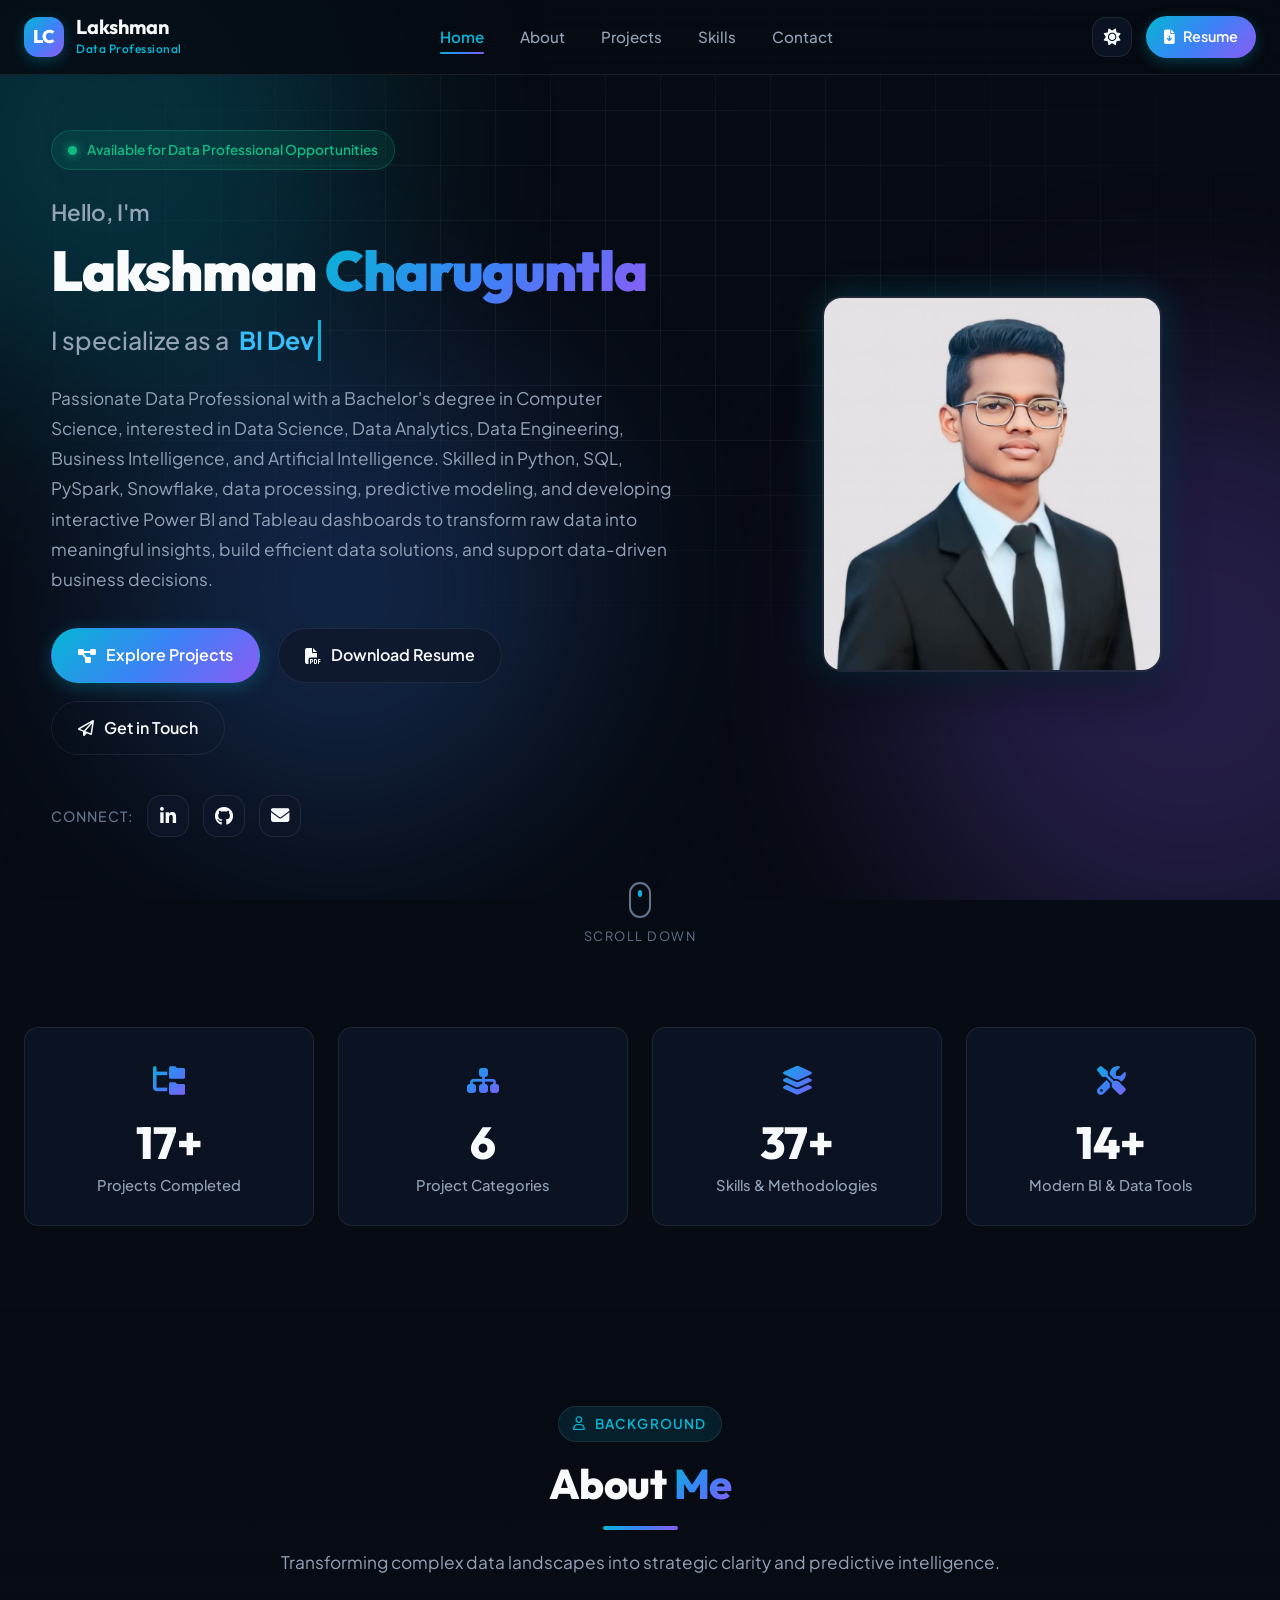
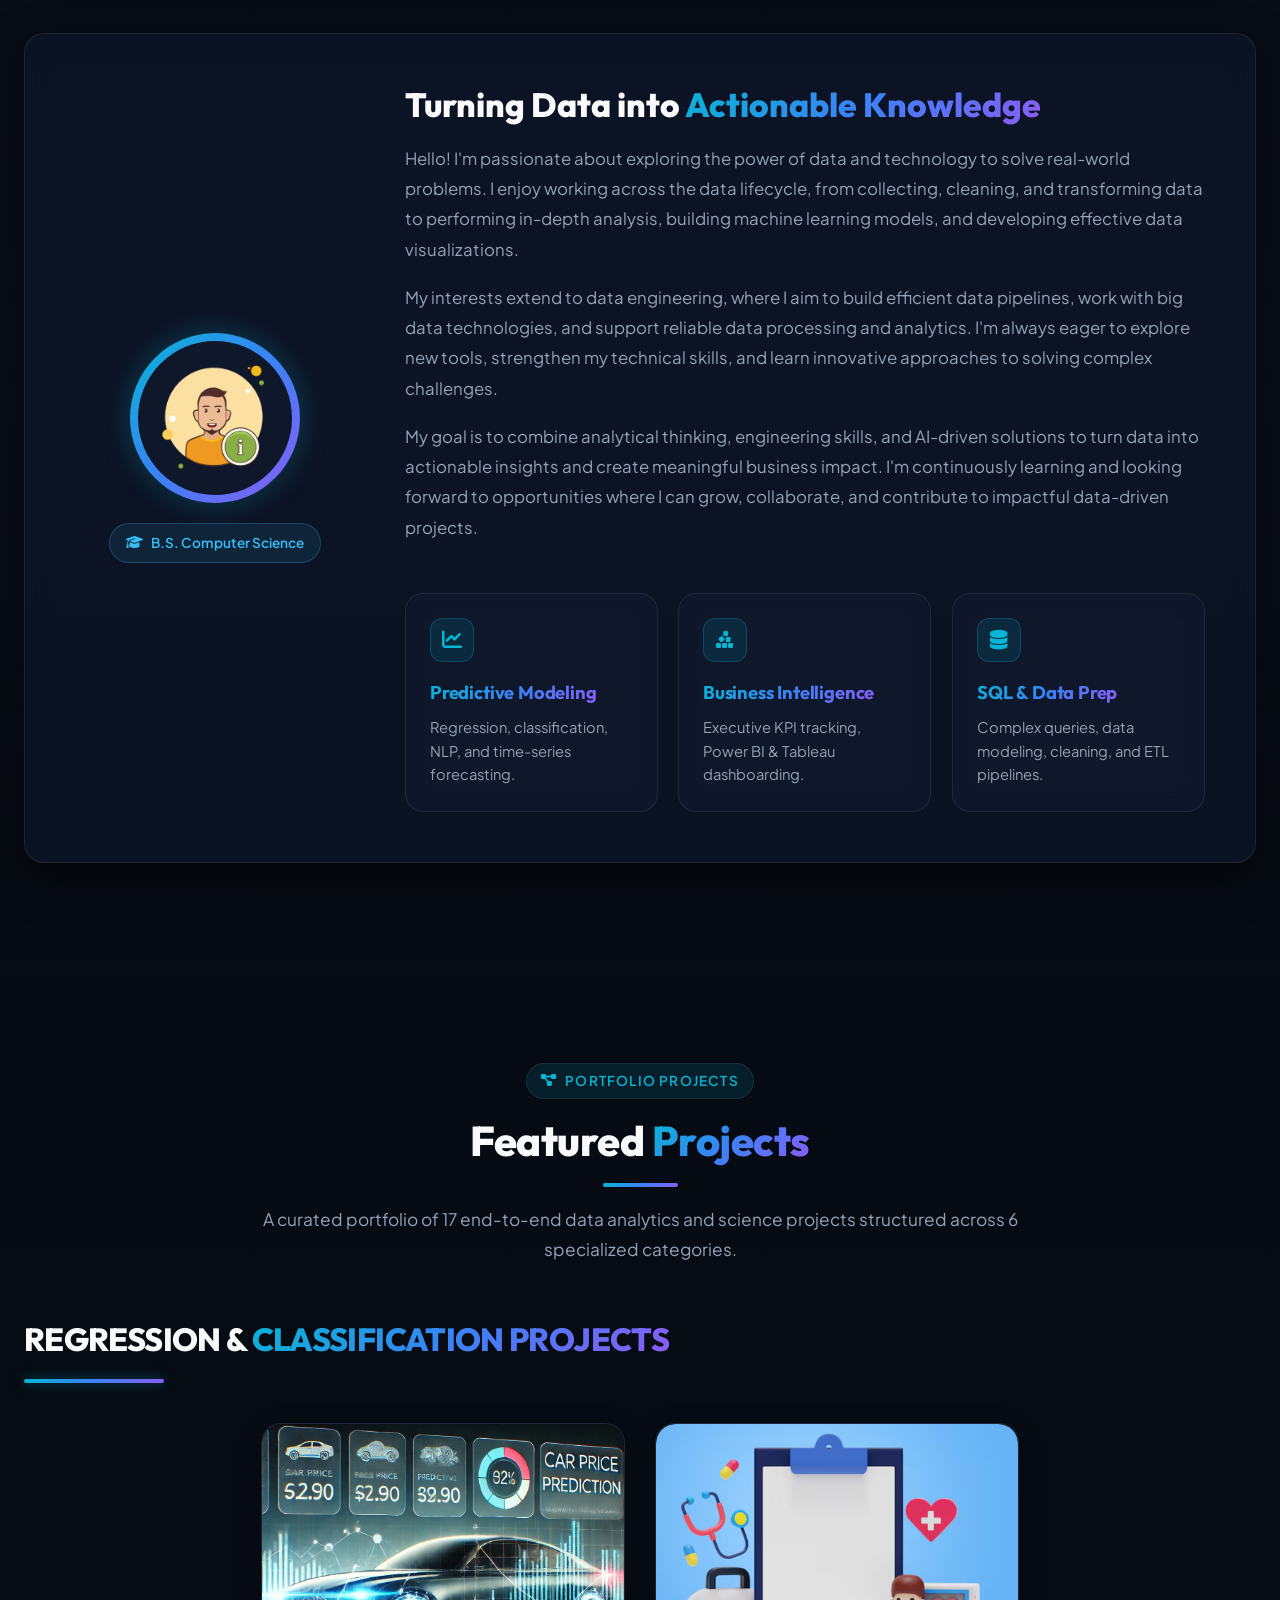
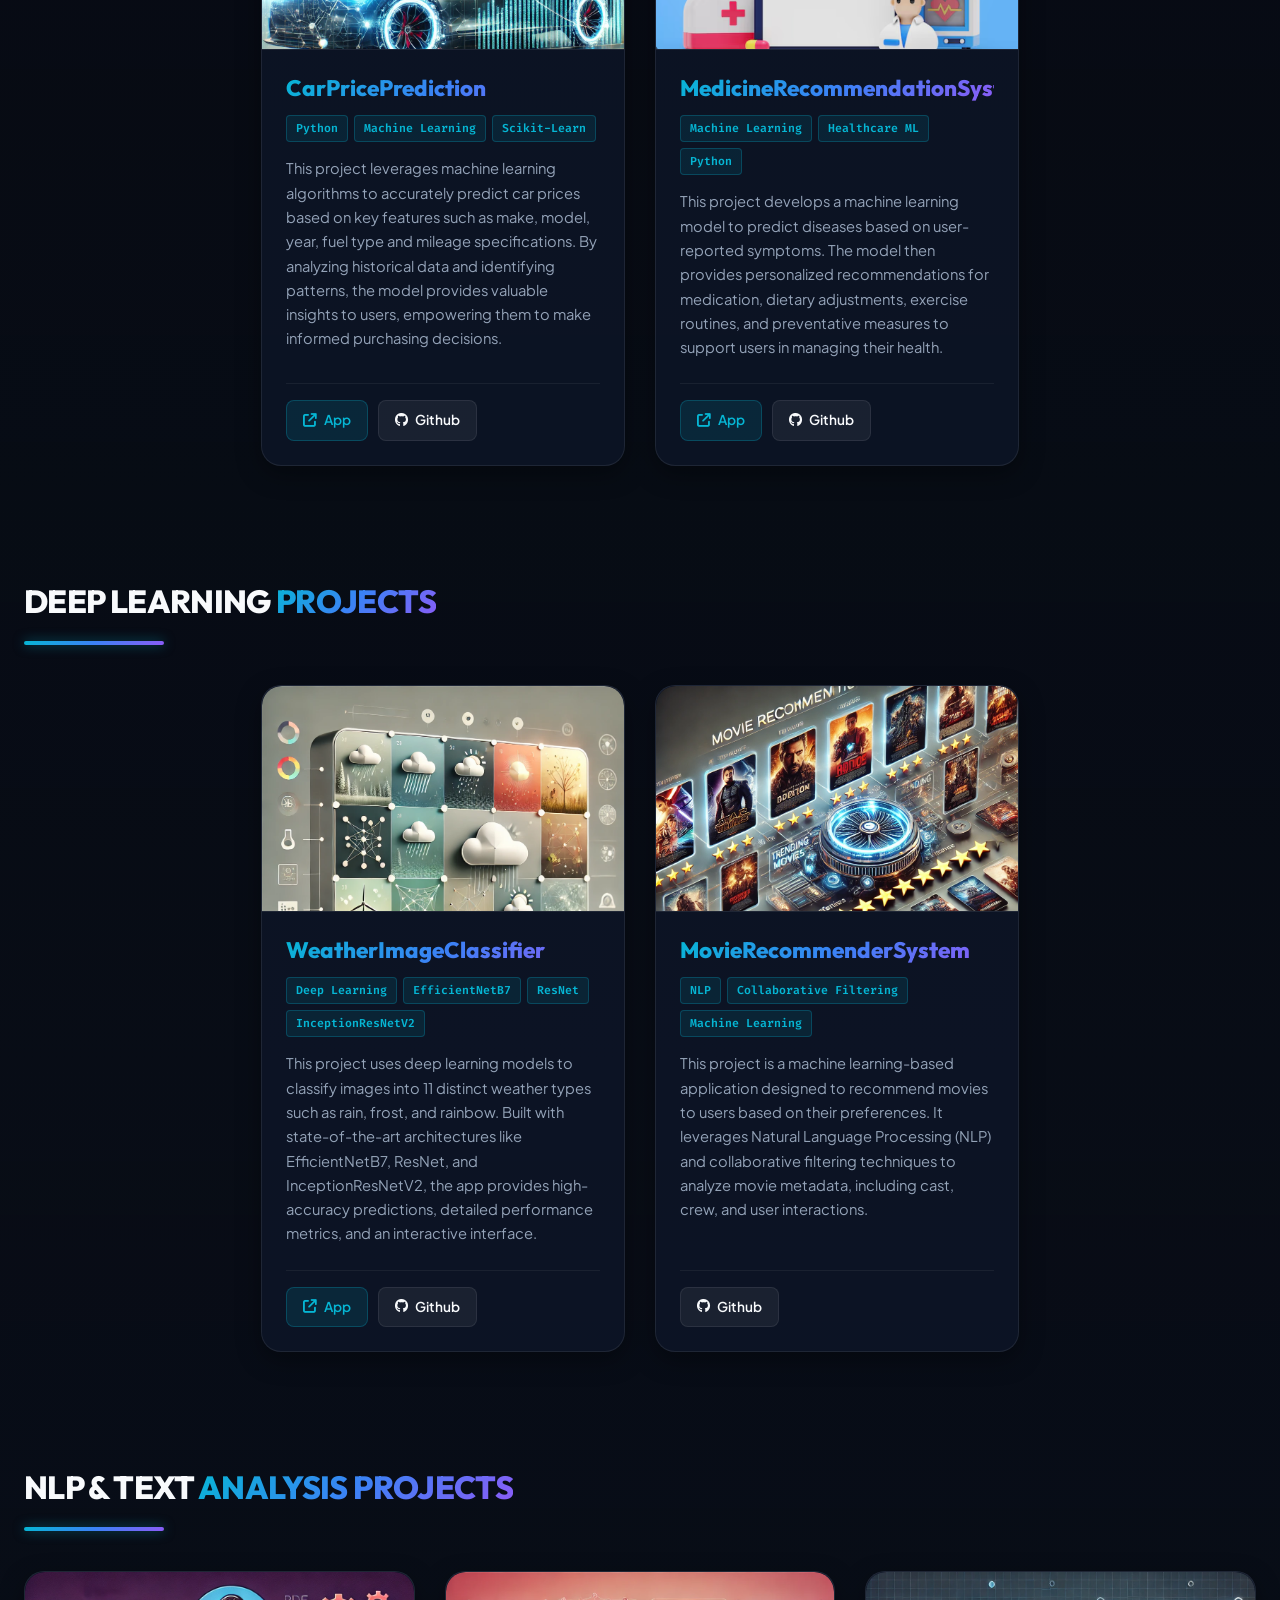
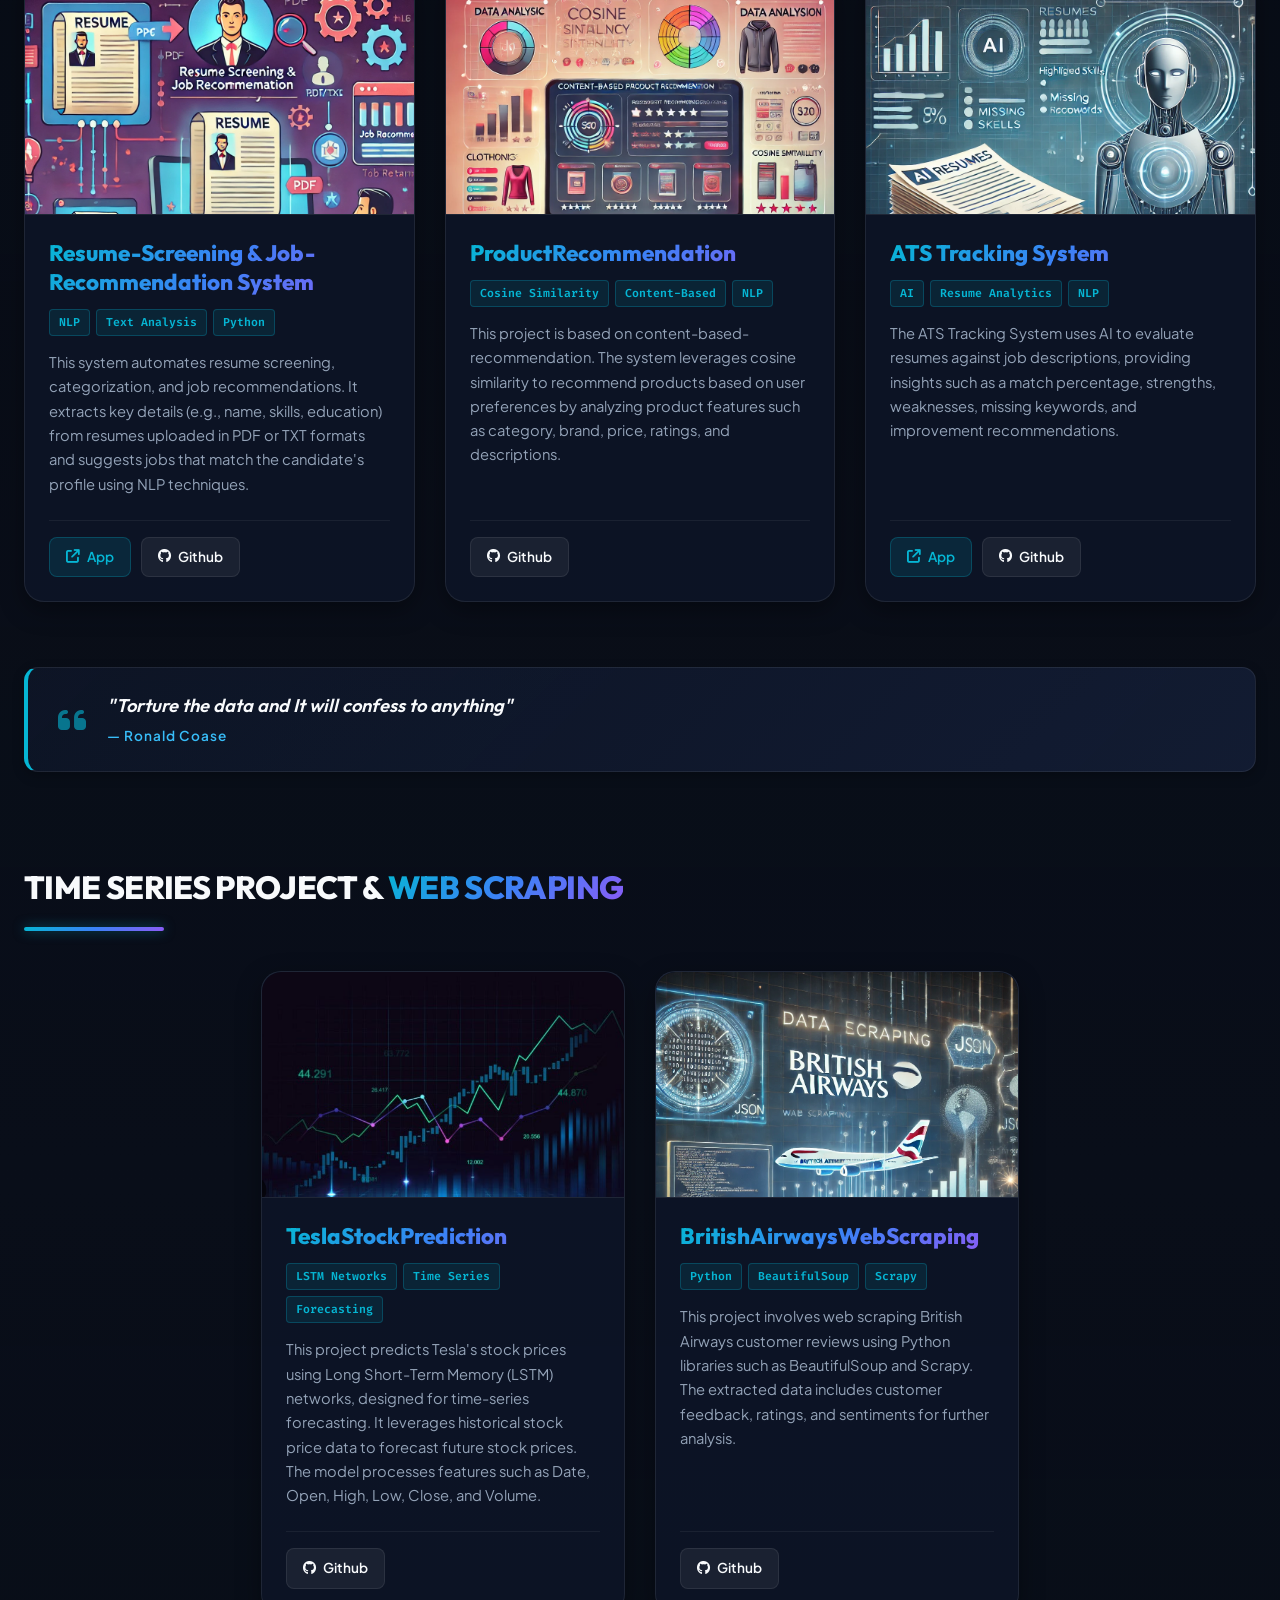
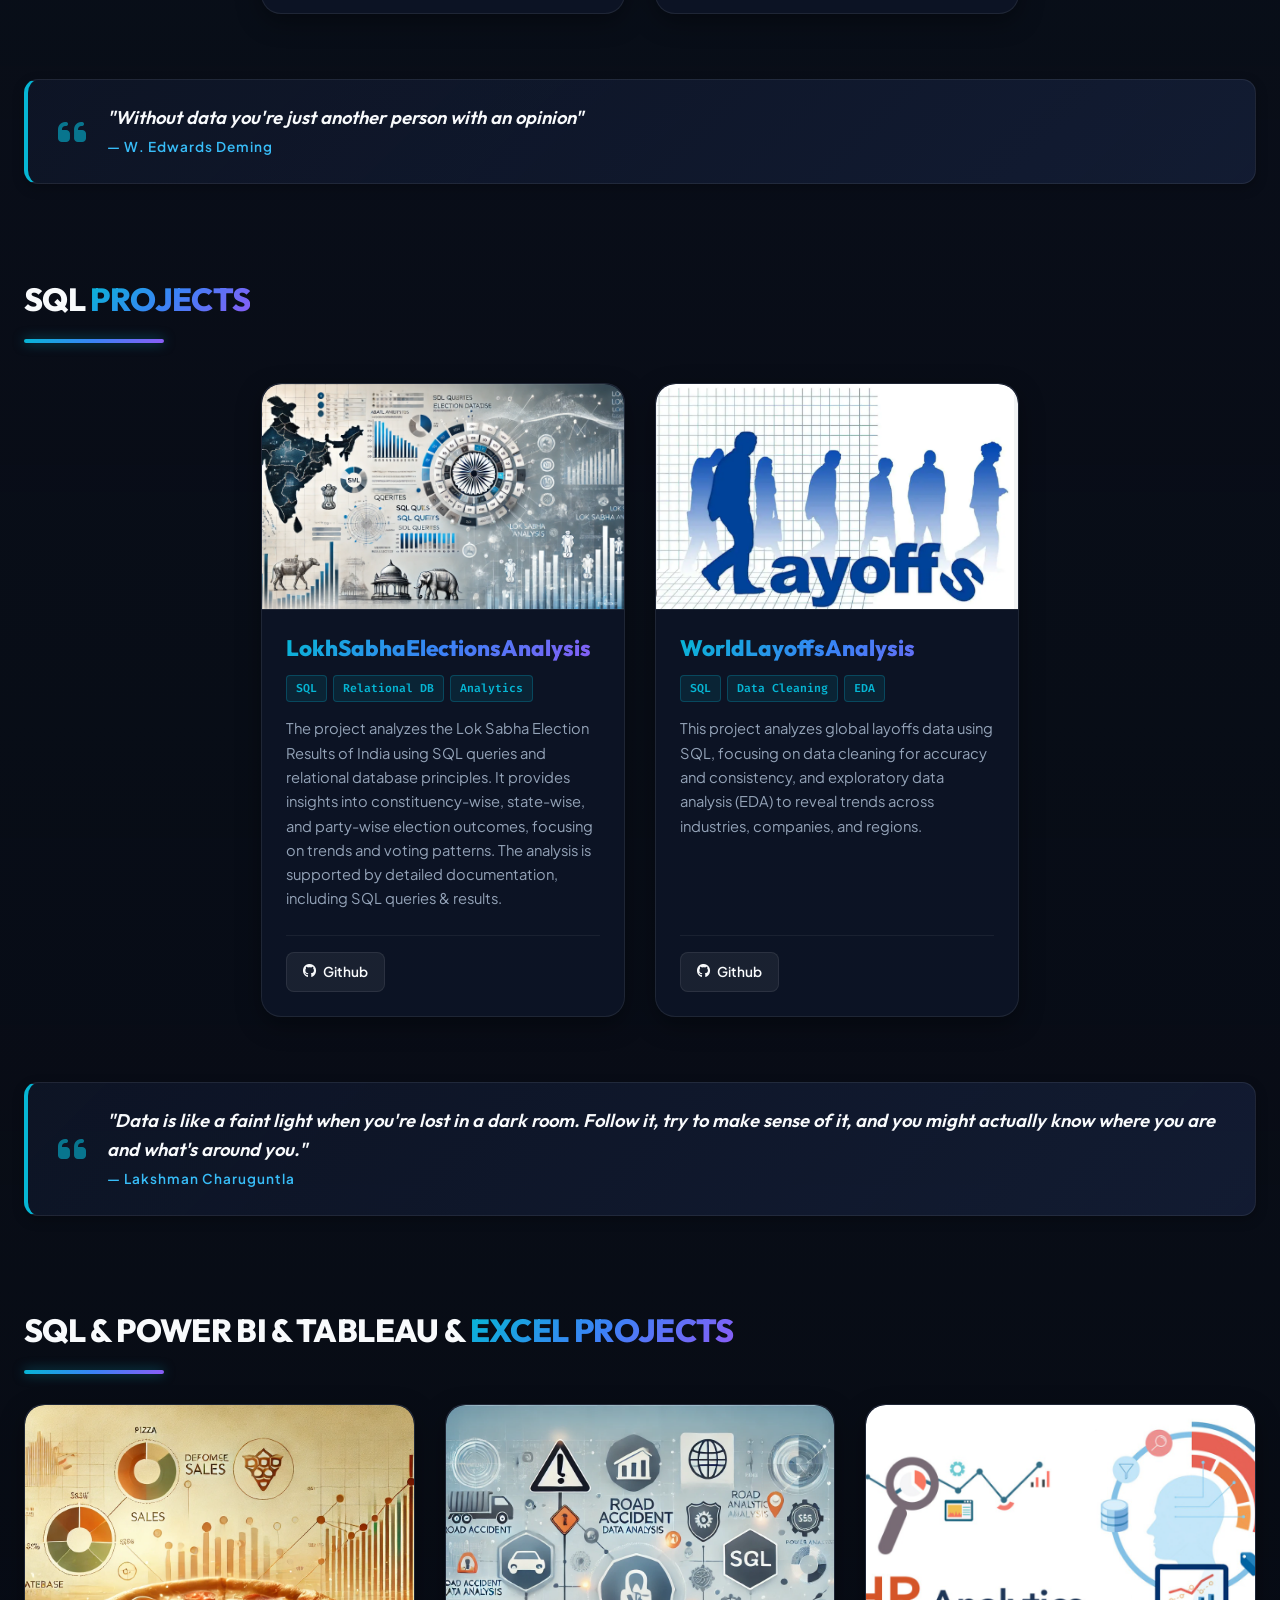
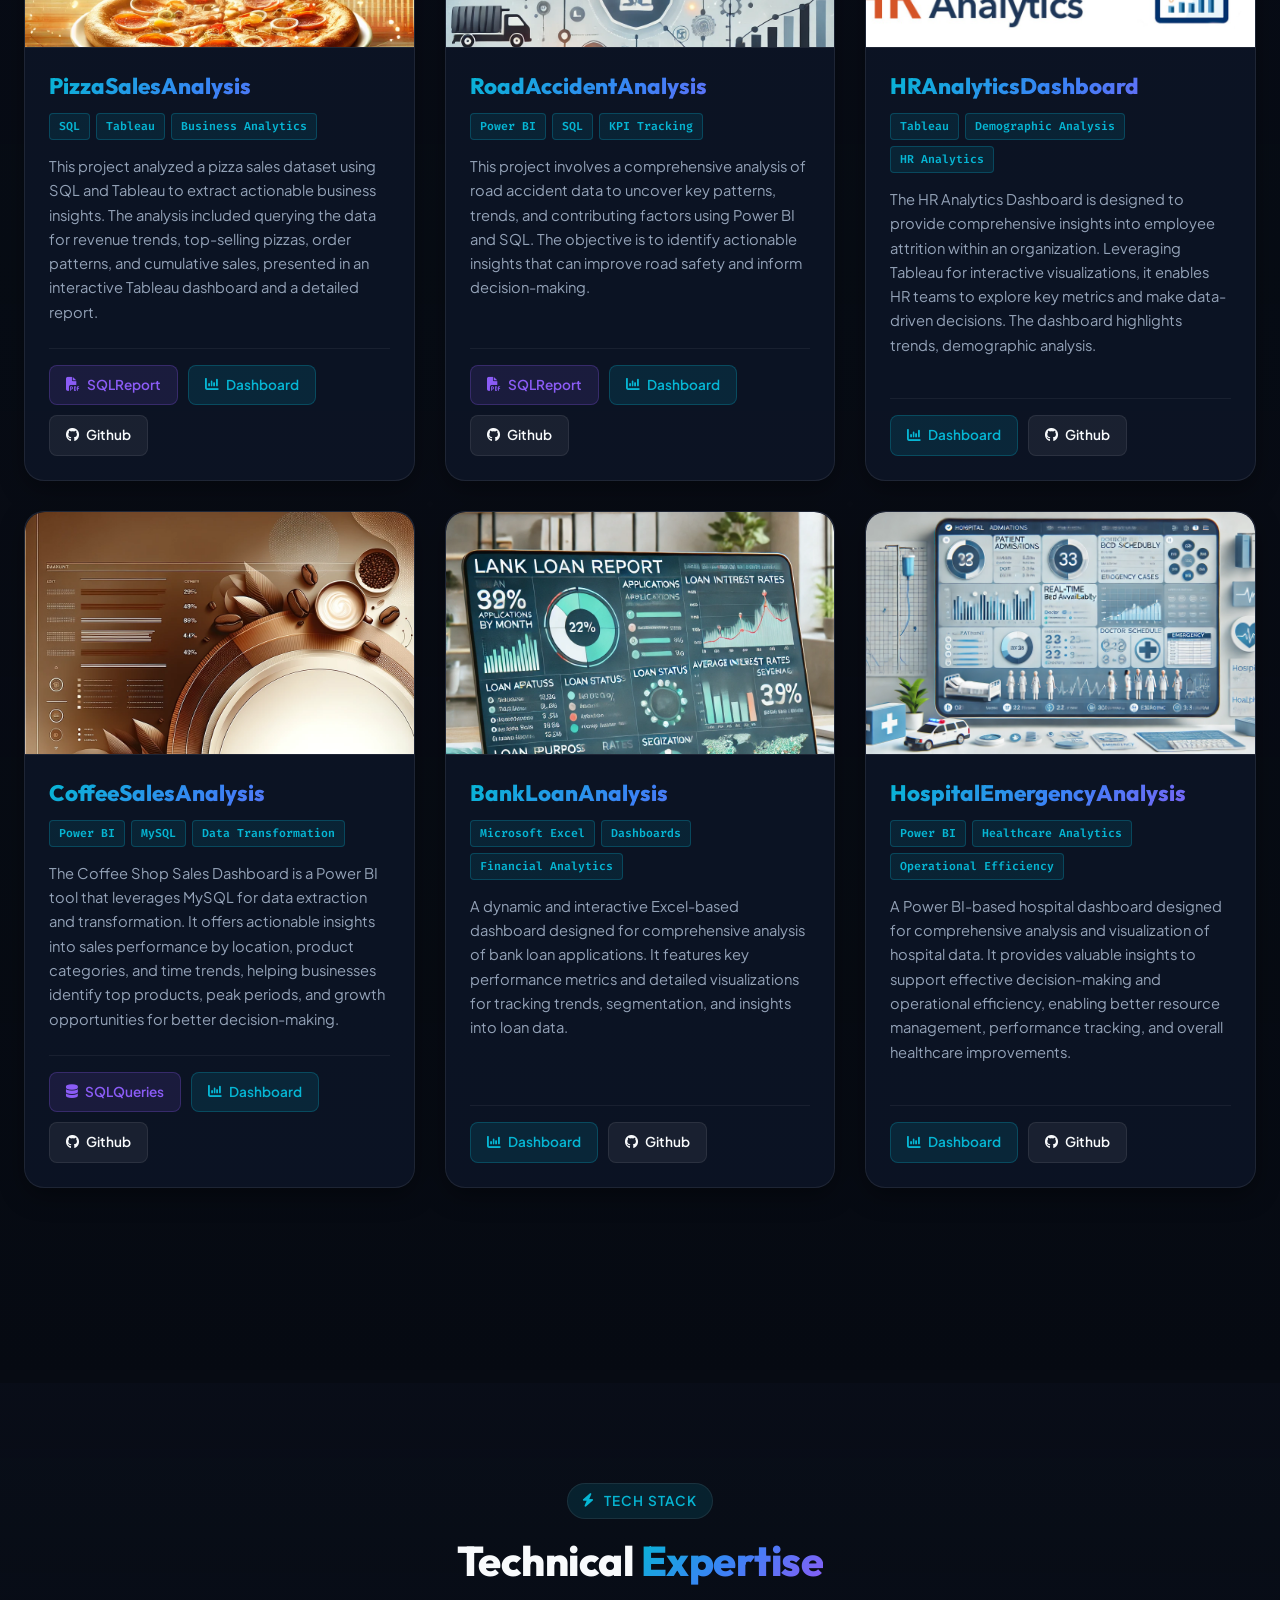
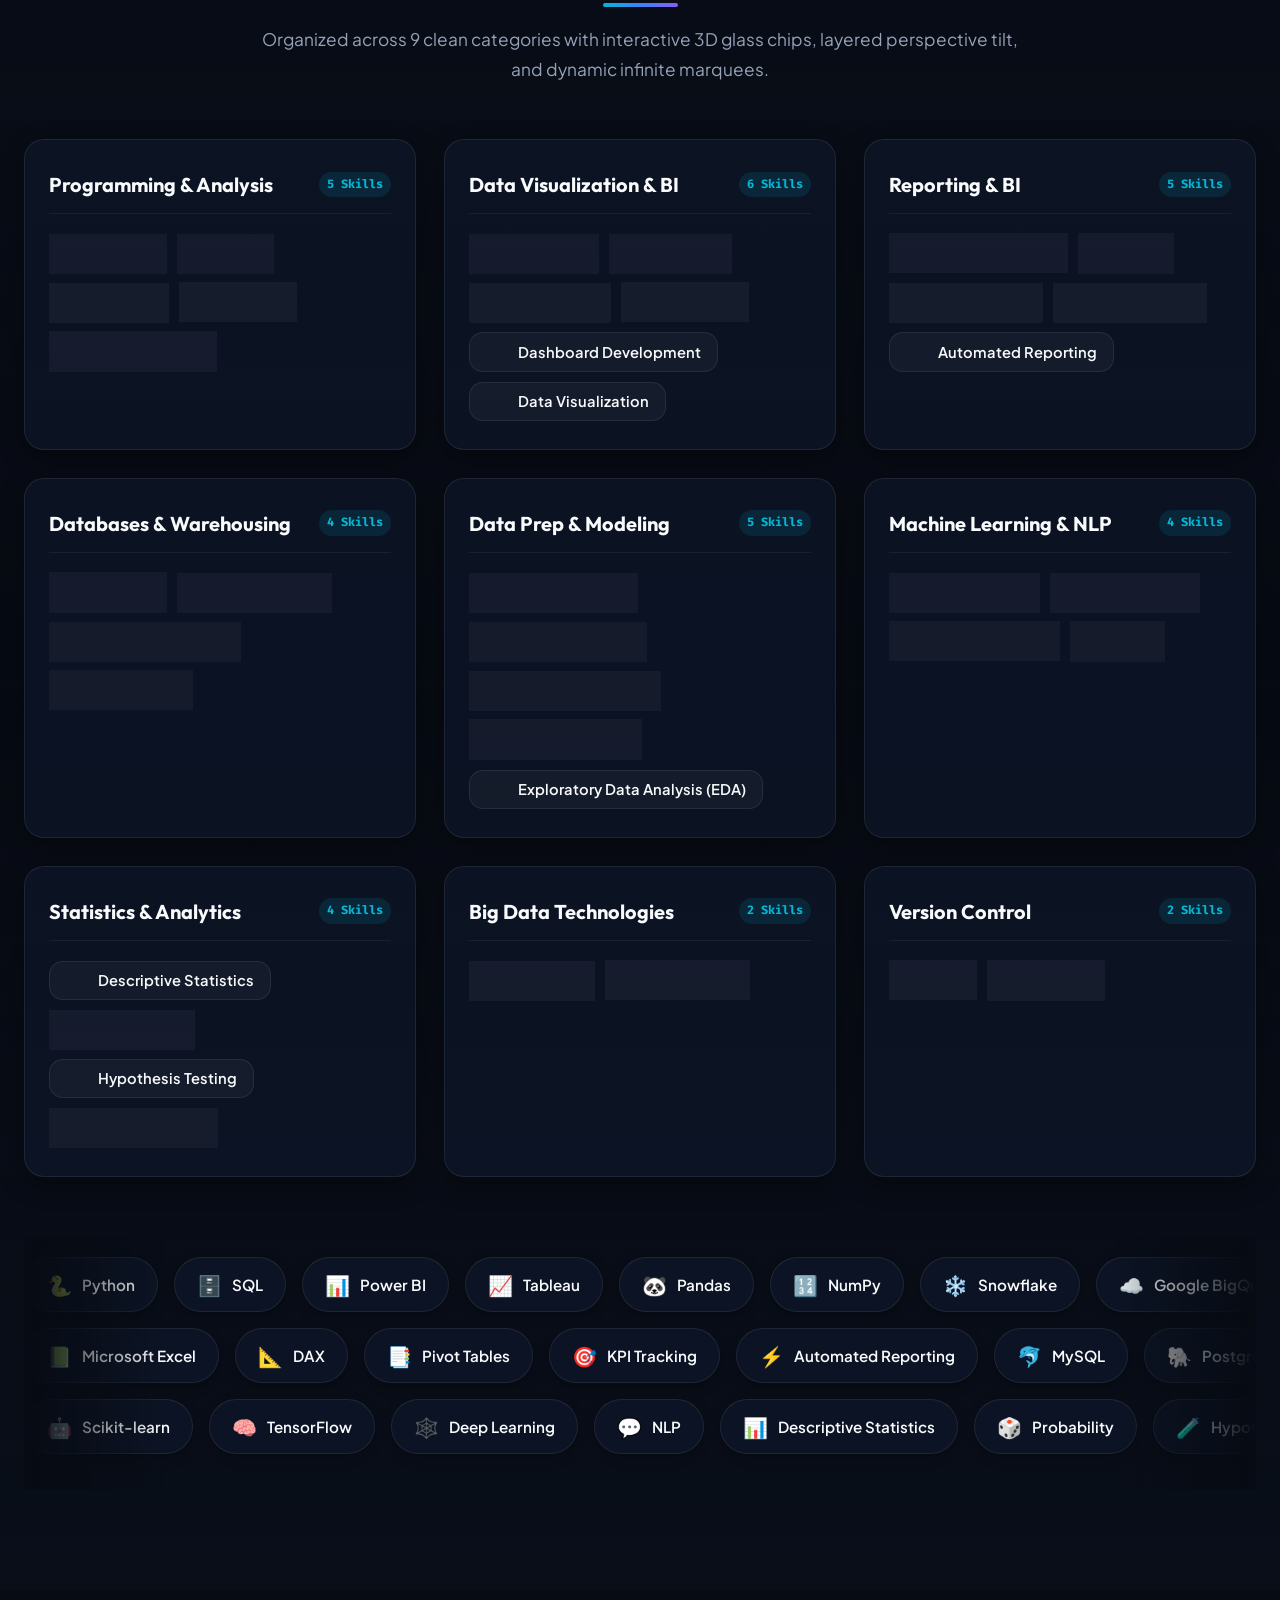
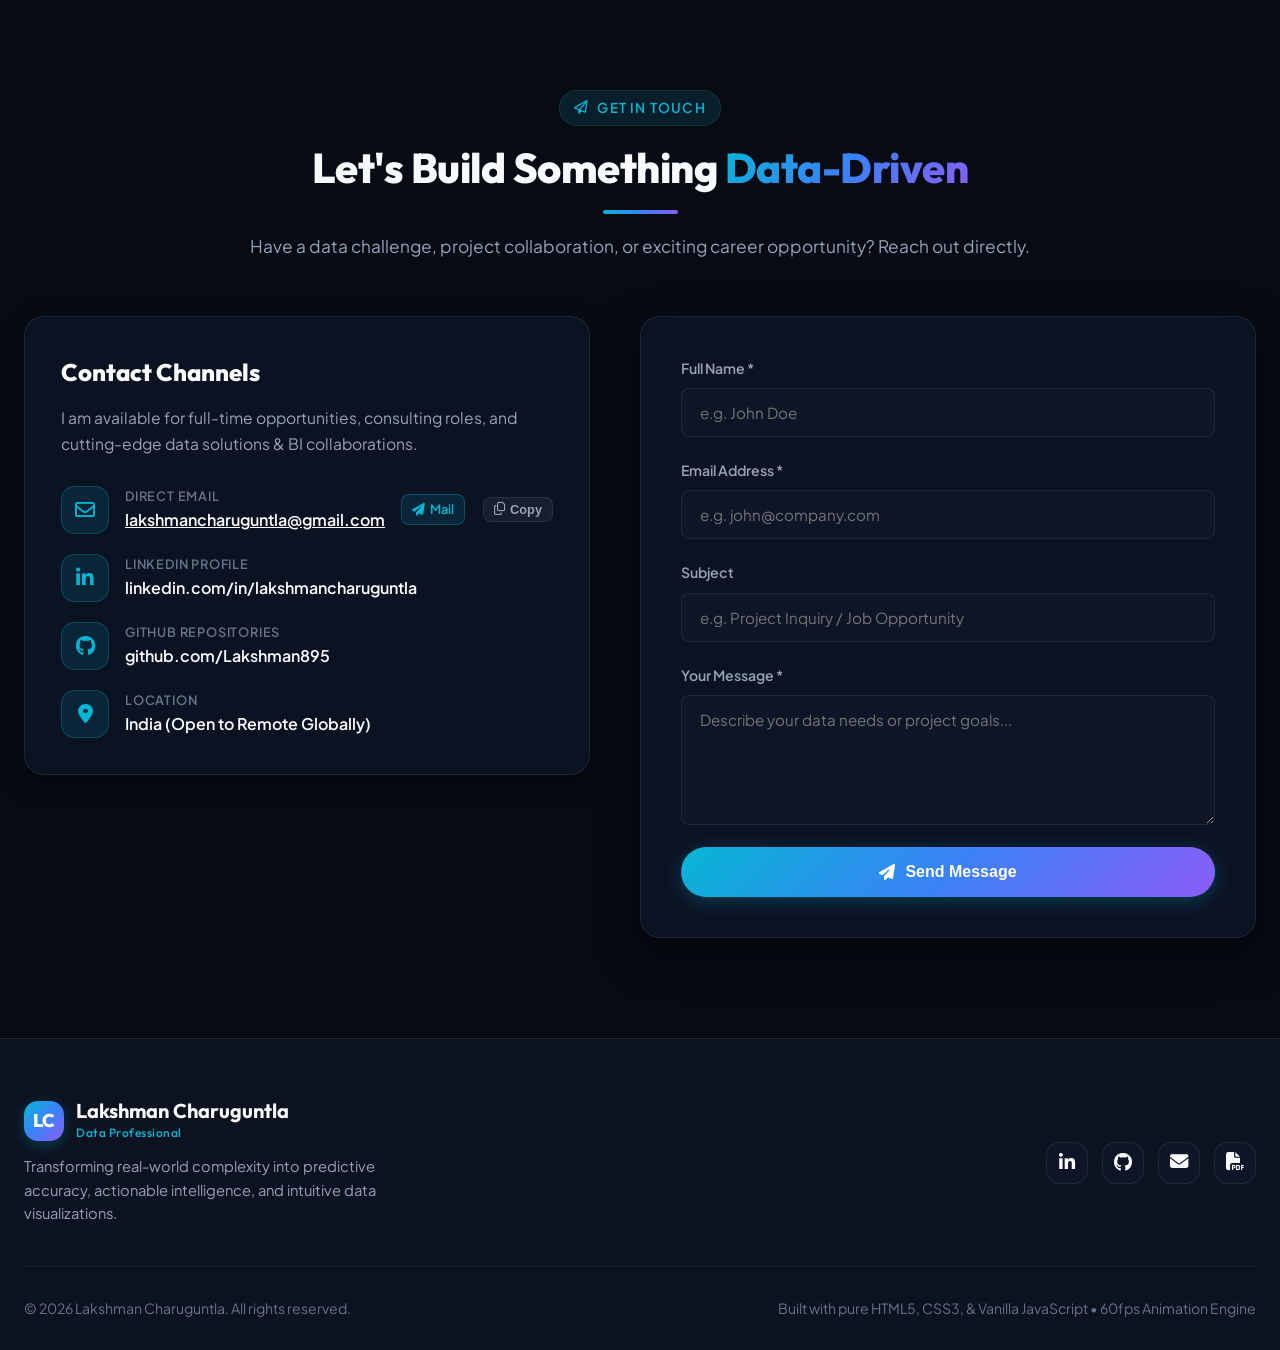
==== portfolio-data-science/index.html @ e2d23840 "Add files via upload" ====
<!DOCTYPE html>
<html lang="en" data-theme="dark">
<head>
  <meta charset="UTF-8">
  <meta name="viewport" content="width=device-width, initial-scale=1.0, user-scalable=no">
  <meta http-equiv="X-UA-Compatible" content="ie=edge">
  <title>Lakshman Charuguntla | Data Professional Portfolio</title>
  <meta name="description" content="Official portfolio of Lakshman Charuguntla - Passionate Data Professional specializing in Data Science, Data Analytics, Data Engineering, Business Intelligence, Python, SQL, Power BI, and Tableau.">
  <meta name="keywords" content="Data Professional, Data Science, Data Analytics, Data Engineering, Business Intelligence, Python, SQL, Power BI, Tableau, Machine Learning, Deep Learning, NLP, PySpark, Snowflake">
  <meta name="author" content="Lakshman Charuguntla">

  <!-- Google Fonts -->
  <link rel="preconnect" href="https://fonts.googleapis.com">
  <link rel="preconnect" href="https://fonts.gstatic.com" crossorigin>
  <link href="https://fonts.googleapis.com/css2?family=Fira+Code:wght@400;600&family=Outfit:wght@400;500;600;700;800;900&family=Plus+Jakarta+Sans:wght@400;500;600;700&display=swap" rel="stylesheet">

  <!-- Font Awesome Icons -->
  <link rel="stylesheet" href="https://cdnjs.cloudflare.com/ajax/libs/font-awesome/6.5.1/css/all.min.css" integrity="sha512-DTOQO9RWCH3ppGqcWaEA1BIZOC6xxalwEsw9c2QQeAIftl+Vegovlnee1c9QX4TctnWMn13TZye+giMm8e2LwA==" crossorigin="anonymous" referrerpolicy="no-referrer" />
  <link rel="stylesheet" href="assets/css/fontawesome-all.min.css">

  <!-- Modern Stylesheet -->
  <link rel="stylesheet" href="assets/css/modern.css">
</head>
<body>

  <!-- Scroll Progress Indicator -->
  <div id="scroll-progress"></div>

  <!-- Intro Page Loader -->
  <div id="page-loader">
    <div class="loader-content">
      <div class="loader-logo-ring">
        <div class="loader-spinner"></div>
        <span class="loader-initials">LC</span>
      </div>
      <h2 class="loader-title">Lakshman Charuguntla</h2>
      <p class="loader-subtitle">Data Professional Portfolio</p>
      <div class="loader-bar-bg">
        <div class="loader-bar-fill"></div>
      </div>
      <div class="loader-percent">0%</div>
    </div>
  </div>

  <!-- Floating Background Atmosphere -->
  <div class="bg-decorations" aria-hidden="true">
    <div class="bg-grid"></div>
    <div class="blob blob-1"></div>
    <div class="blob blob-2"></div>
    <div class="blob blob-3"></div>
  </div>

  <!-- Site Navigation -->
  <header class="site-navbar">
    <div class="nav-container">
      <a href="#home" class="nav-logo" aria-label="Lakshman Charuguntla Portfolio Home">
        <div class="nav-logo-badge">LC</div>
        <div class="nav-logo-text">
          <span class="nav-name">Lakshman</span>
          <span class="nav-role">Data Professional</span>
        </div>
      </a>

      <!-- Desktop Links -->
      <nav aria-label="Main Navigation">
        <ul class="nav-links">
          <li><a href="#home" class="nav-link active">Home</a></li>
          <li><a href="#about" class="nav-link">About</a></li>
          <li><a href="#projects" class="nav-link">Projects</a></li>
          <li><a href="#skills" class="nav-link">Skills</a></li>
          <li><a href="#contact" class="nav-link">Contact</a></li>
        </ul>
      </nav>

      <!-- Right Nav Actions -->
      <div class="nav-actions">
        <button id="theme-toggle" class="theme-toggle-btn" aria-label="Toggle light/dark theme" title="Toggle theme">
          <i class="fa-solid fa-sun"></i>
        </button>
        <a href="https://drive.google.com/file/d/11Fgk1wOIY0JC2qnuW55xgQcWFTq08tTD/view?usp=sharing" target="_blank" rel="noopener noreferrer" class="nav-cta-btn">
          <i class="fa-solid fa-file-arrow-down"></i> Resume
        </a>
        <button id="mobile-toggle" class="mobile-toggle-btn" aria-label="Toggle mobile menu">
          <span></span>
          <span></span>
          <span></span>
        </button>
      </div>
    </div>
  </header>

  <!-- Mobile Navigation Menu Drawer -->
  <div id="mobile-drawer" class="mobile-menu-drawer">
    <a href="#home" class="nav-link active">Home</a>
    <a href="#about" class="nav-link">About</a>
    <a href="#projects" class="nav-link">Projects</a>
    <a href="#skills" class="nav-link">Skills</a>
    <a href="#contact" class="nav-link">Contact</a>
    <div style="margin-top: 15px;">
      <a href="https://drive.google.com/file/d/11Fgk1wOIY0JC2qnuW55xgQcWFTq08tTD/view?usp=sharing" target="_blank" rel="noopener noreferrer" class="btn btn-primary" style="width: 100%;">
        <i class="fa-solid fa-file-arrow-down"></i> View Resume
      </a>
    </div>
  </div>

  <main>
    <!-- HERO SECTION -->
    <section id="home" class="hero-section">
      <div class="container">
        <div class="hero-grid">
          <!-- Left Text Content -->
          <div class="hero-text-content reveal-on-scroll">
            <div class="hero-badge-available">
              <span class="pulse-dot"></span> Available for Data Professional Opportunities
            </div>
            <p class="hero-greeting">Hello, I'm</p>
            <h1 class="hero-name">Lakshman <span class="highlight">Charuguntla</span></h1>
            
            <div class="hero-typing-wrap">
              <span class="hero-typing-prefix">I specialize as a</span>
              <span id="hero-typing" class="hero-typing-text">Data Analyst</span>
            </div>

            <p class="hero-bio">
              Passionate Data Professional with a Bachelor's degree in Computer Science, interested in Data Science, Data Analytics, Data Engineering, Business Intelligence, and Artificial Intelligence. Skilled in Python, SQL, PySpark, Snowflake, data processing, predictive modeling, and developing interactive Power BI and Tableau dashboards to transform raw data into meaningful insights, build efficient data solutions, and support data-driven business decisions.
            </p>

            <div class="hero-cta-group">
              <a href="#projects" class="btn btn-primary">
                <i class="fa-solid fa-diagram-project"></i> Explore Projects
              </a>
              <a href="https://drive.google.com/file/d/11Fgk1wOIY0JC2qnuW55xgQcWFTq08tTD/view?usp=sharing" target="_blank" rel="noopener noreferrer" class="btn btn-secondary">
                <i class="fa-solid fa-file-pdf"></i> Download Resume
              </a>
              <a href="#contact" class="btn btn-outline">
                <i class="fa-regular fa-paper-plane"></i> Get in Touch
              </a>
            </div>

            <div class="hero-socials">
              <span class="hero-social-label">Connect:</span>
              <a href="https://www.linkedin.com/in/lakshmancharuguntla/" target="_blank" rel="noopener noreferrer" class="social-icon-btn" aria-label="LinkedIn Profile" title="LinkedIn">
                <i class="fa-brands fa-linkedin-in"></i>
              </a>
              <a href="https://github.com/Lakshman895" target="_blank" rel="noopener noreferrer" class="social-icon-btn" aria-label="GitHub Profile" title="GitHub">
                <i class="fa-brands fa-github"></i>
              </a>
              <a href="mailto:lakshmancharuguntla@gmail.com" class="social-icon-btn" aria-label="Send Email" title="Email Me">
                <i class="fa-solid fa-envelope"></i>
              </a>
            </div>
          </div>

          <!-- Right Visual Profile (Hero Image Only) -->
          <div class="hero-visual reveal-on-scroll stagger-2">
            <div class="hero-card-frame">
              <div class="hero-avatar-wrapper">
                <img src="images/img3.jpg" alt="Lakshman Charuguntla - Data Professional" class="hero-profile-img" width="931" height="1029">
              </div>
            </div>
          </div>
        </div>

        <!-- Animated Scroll Down Mouse Indicator -->
        <div class="scroll-down-indicator reveal-on-scroll">
          <div class="mouse-icon">
            <div class="mouse-wheel"></div>
          </div>
          <span>Scroll Down</span>
        </div>
      </div>
    </section>

    <!-- KEY STATS COUNTER SECTION (Dynamic DOM Calculation) -->
    <section id="stats" class="stats-section">
      <div class="container">
        <div class="stats-grid">
          <div class="stat-card reveal-on-scroll stagger-1">
            <div class="stat-icon"><i class="fa-solid fa-folder-tree"></i></div>
            <div class="stat-number-wrap">
              <span id="stat-projects" class="stat-number" data-target="17" data-suffix="+">0</span>
            </div>
            <div class="stat-label">Projects Completed</div>
          </div>

          <div class="stat-card reveal-on-scroll stagger-2">
            <div class="stat-icon"><i class="fa-solid fa-sitemap"></i></div>
            <div class="stat-number-wrap">
              <span id="stat-divisions" class="stat-number" data-target="6" data-suffix="">0</span>
            </div>
            <div class="stat-label">Project Categories</div>
          </div>

          <div class="stat-card reveal-on-scroll stagger-3">
            <div class="stat-icon"><i class="fa-solid fa-layer-group"></i></div>
            <div class="stat-number-wrap">
              <span id="stat-skills" class="stat-number" data-target="37" data-suffix="+">0</span>
            </div>
            <div class="stat-label">Skills &amp; Methodologies</div>
          </div>

          <div class="stat-card reveal-on-scroll stagger-4">
            <div class="stat-icon"><i class="fa-solid fa-screwdriver-wrench"></i></div>
            <div class="stat-number-wrap">
              <span id="stat-tools" class="stat-number" data-target="14" data-suffix="+">0</span>
            </div>
            <div class="stat-label">Modern BI &amp; Data Tools</div>
          </div>
        </div>
      </div>
    </section>

    <!-- ABOUT ME SECTION -->
    <section id="about" class="section about-section">
      <div class="container">
        <div class="section-header reveal-on-scroll">
          <span class="section-tag"><i class="fa-regular fa-user"></i> Background</span>
          <h2 class="section-title">About <span class="gradient-text">Me</span></h2>
          <div class="section-title-underline"></div>
          <p class="section-description">Transforming complex data landscapes into strategic clarity and predictive intelligence.</p>
        </div>

        <div class="about-card-wrapper reveal-on-scroll">
          <div class="about-grid">
            <!-- Icon Column -->
            <div class="about-icon-column">
              <div class="about-avatar-frame">
                <div class="about-avatar-inner">
                  <img src="icons8-about-me-100.png" alt="Lakshman About Me Icon" width="100" height="100">
                </div>
              </div>
              <div class="about-degree-badge">
                <i class="fa-solid fa-graduation-cap"></i> B.S. Computer Science
              </div>
            </div>

            <!-- Content Column (Exact verbatim text from Step 3) -->
            <div class="about-content-column">
              <h3 class="about-headline">Turning Data into <span>Actionable Knowledge</span></h3>
              
              <p class="about-paragraph">
                Hello! I'm passionate about exploring the power of data and technology to solve real-world problems. I enjoy working across the data lifecycle, from collecting, cleaning, and transforming data to performing in-depth analysis, building machine learning models, and developing effective data visualizations.
              </p>
              
              <p class="about-paragraph">
                My interests extend to data engineering, where I aim to build efficient data pipelines, work with big data technologies, and support reliable data processing and analytics. I'm always eager to explore new tools, strengthen my technical skills, and learn innovative approaches to solving complex challenges.
              </p>
              
              <p class="about-paragraph">
                My goal is to combine analytical thinking, engineering skills, and AI-driven solutions to turn data into actionable insights and create meaningful business impact. I'm continuously learning and looking forward to opportunities where I can grow, collaborate, and contribute to impactful data-driven projects.
              </p>

              <!-- Analytics Pillars (3 Glassmorphism Cards) -->
              <div class="about-highlights-grid">
                <div class="about-highlight-box">
                  <div class="about-highlight-icon"><i class="fa-solid fa-chart-line"></i></div>
                  <h4 class="about-highlight-title">Predictive Modeling</h4>
                  <p class="about-highlight-desc">Regression, classification, NLP, and time-series forecasting.</p>
                </div>
                <div class="about-highlight-box">
                  <div class="about-highlight-icon"><i class="fa-solid fa-cubes-stacked"></i></div>
                  <h4 class="about-highlight-title">Business Intelligence</h4>
                  <p class="about-highlight-desc">Executive KPI tracking, Power BI &amp; Tableau dashboarding.</p>
                </div>
                <div class="about-highlight-box">
                  <div class="about-highlight-icon"><i class="fa-solid fa-database"></i></div>
                  <h4 class="about-highlight-title">SQL &amp; Data Prep</h4>
                  <p class="about-highlight-desc">Complex queries, data modeling, cleaning, and ETL pipelines.</p>
                </div>
              </div>
            </div>
          </div>
        </div>
      </div>
    </section>

    <!-- PROJECTS SECTION (Curated by Category) -->
    <section id="projects" class="section projects-section">
      <div class="container">
        <div class="section-header reveal-on-scroll">
          <span class="section-tag"><i class="fa-solid fa-diagram-project"></i> Portfolio Projects</span>
          <h2 class="section-title">Featured <span class="gradient-text">Projects</span></h2>
          <div class="section-title-underline"></div>
          <p class="section-description">A curated portfolio of 17 end-to-end data analytics and science projects structured across 6 specialized categories.</p>
        </div>

        <!-- ====================================================================
             REGRESSION & CLASSIFICATION PROJECTS (Centered 2-Column Grid)
             ==================================================================== -->
        <div id="division-1" class="project-division-block reveal-on-scroll">
          <div class="division-header-wrap">
            <h3 class="division-main-title">REGRESSION &amp; <span>CLASSIFICATION PROJECTS</span></h3>
            <div class="division-title-underline"></div>
          </div>

          <div class="division-slider-wrapper division-2col">
            <div class="division-slider-track">
              <!-- Project 1: CarPricePrediction -->
              <div class="division-card-container">
                <div class="project-card">
                  <div class="project-image-box">
                    <img src="images/car.webp" alt="CarPricePrediction Screenshot" class="project-img" width="800" height="500" loading="lazy">
                  </div>
                  <div class="project-content">
                    <h4 class="project-title">CarPricePrediction</h4>
                    <div class="card-tech-badges">
                      <span class="tech-badge">Python</span>
                      <span class="tech-badge">Machine Learning</span>
                      <span class="tech-badge">Scikit-Learn</span>
                    </div>
                    <p class="project-description">
                      This project leverages machine learning algorithms to accurately predict car prices based on key features such as make, model, year, fuel type and mileage specifications. By analyzing historical data and identifying patterns, the model provides valuable insights to users, empowering them to make informed purchasing decisions.
                    </p>
                    <div class="project-action-btns">
                      <a href="https://carpriceprediction-1-y02c.onrender.com/" target="_blank" rel="noopener noreferrer" class="project-btn project-btn-primary">
                        <i class="fa-solid fa-arrow-up-right-from-square"></i> App
                      </a>
                      <a href="https://github.com/Lakshman895/CarPricePrediction" target="_blank" rel="noopener noreferrer" class="project-btn project-btn-github">
                        <i class="fa-brands fa-github"></i> Github
                      </a>
                    </div>
                  </div>
                </div>
              </div>

              <!-- Project 2: MedicineRecommendationSystem -->
              <div class="division-card-container">
                <div class="project-card">
                  <div class="project-image-box">
                    <img src="images/medicine.PNG" alt="MedicineRecommendationSystem Screenshot" class="project-img" width="800" height="500" loading="lazy">
                  </div>
                  <div class="project-content">
                    <h4 class="project-title">MedicineRecommendationSystem</h4>
                    <div class="card-tech-badges">
                      <span class="tech-badge">Machine Learning</span>
                      <span class="tech-badge">Healthcare ML</span>
                      <span class="tech-badge">Python</span>
                    </div>
                    <p class="project-description">
                      This project develops a machine learning model to predict diseases based on user-reported symptoms. The model then provides personalized recommendations for medication, dietary adjustments, exercise routines, and preventative measures to support users in managing their health.
                    </p>
                    <div class="project-action-btns">
                      <a href="https://medicinerecommendationsystem.onrender.com/" target="_blank" rel="noopener noreferrer" class="project-btn project-btn-primary">
                        <i class="fa-solid fa-arrow-up-right-from-square"></i> App
                      </a>
                      <a href="https://github.com/Lakshman895/Medicine-Recommendation-System" target="_blank" rel="noopener noreferrer" class="project-btn project-btn-github">
                        <i class="fa-brands fa-github"></i> Github
                      </a>
                    </div>
                  </div>
                </div>
              </div>
            </div>
          </div>
        </div>

        <!-- ====================================================================
             DEEP LEARNING PROJECTS (Centered 2-Column Grid)
             ==================================================================== -->
        <div id="division-2" class="project-division-block reveal-on-scroll">
          <div class="division-header-wrap">
            <h3 class="division-main-title">DEEP LEARNING <span>PROJECTS</span></h3>
            <div class="division-title-underline"></div>
          </div>

          <div class="division-slider-wrapper division-2col">
            <div class="division-slider-track">
              <!-- Project 3: WeatherImageClassifier -->
              <div class="division-card-container">
                <div class="project-card">
                  <div class="project-image-box">
                    <img src="images/weather.webp" alt="WeatherImageClassifier Screenshot" class="project-img" width="800" height="500" loading="lazy">
                  </div>
                  <div class="project-content">
                    <h4 class="project-title">WeatherImageClassifier</h4>
                    <div class="card-tech-badges">
                      <span class="tech-badge">Deep Learning</span>
                      <span class="tech-badge">EfficientNetB7</span>
                      <span class="tech-badge">ResNet</span>
                      <span class="tech-badge">InceptionResNetV2</span>
                    </div>
                    <p class="project-description">
                      This project uses deep learning models to classify images into 11 distinct weather types such as rain, frost, and rainbow. Built with state-of-the-art architectures like EfficientNetB7, ResNet, and InceptionResNetV2, the app provides high-accuracy predictions, detailed performance metrics, and an interactive interface.
                    </p>
                    <div class="project-action-btns">
                      <a href="https://weather-image-classification.onrender.com" target="_blank" rel="noopener noreferrer" class="project-btn project-btn-primary">
                        <i class="fa-solid fa-arrow-up-right-from-square"></i> App
                      </a>
                      <a href="https://github.com/Lakshman895/Weather-Image-Classification" target="_blank" rel="noopener noreferrer" class="project-btn project-btn-github">
                        <i class="fa-brands fa-github"></i> Github
                      </a>
                    </div>
                  </div>
                </div>
              </div>

              <!-- Project 4: MovieRecommenderSystem (Only Github button) -->
              <div class="division-card-container">
                <div class="project-card">
                  <div class="project-image-box">
                    <img src="images/movie.webp" alt="MovieRecommenderSystem Screenshot" class="project-img" width="800" height="500" loading="lazy">
                  </div>
                  <div class="project-content">
                    <h4 class="project-title">MovieRecommenderSystem</h4>
                    <div class="card-tech-badges">
                      <span class="tech-badge">NLP</span>
                      <span class="tech-badge">Collaborative Filtering</span>
                      <span class="tech-badge">Machine Learning</span>
                    </div>
                    <p class="project-description">
                      This project is a machine learning-based application designed to recommend movies to users based on their preferences. It leverages Natural Language Processing (NLP) and collaborative filtering techniques to analyze movie metadata, including cast, crew, and user interactions.
                    </p>
                    <div class="project-action-btns">
                      <a href="https://github.com/Lakshman895/Movie-Recommender-System" target="_blank" rel="noopener noreferrer" class="project-btn project-btn-github">
                        <i class="fa-brands fa-github"></i> Github
                      </a>
                    </div>
                  </div>
                </div>
              </div>
            </div>
          </div>
        </div>

        <!-- ====================================================================
             NLP & TEXT ANALYSIS PROJECTS (3-Column Grid)
             ==================================================================== -->
        <div id="division-3" class="project-division-block division-3col reveal-on-scroll">
          <div class="division-header-wrap">
            <h3 class="division-main-title">NLP &amp; TEXT <span>ANALYSIS PROJECTS</span></h3>
            <div class="division-title-underline"></div>
          </div>

          <div class="division-slider-wrapper division-3col">
            <div class="division-slider-track">
              <!-- Project 5: Resume-Screening & Job-Recommendation System -->
              <div class="division-card-container">
                <div class="project-card">
                  <div class="project-image-box">
                    <img src="images/resume.webp" alt="Resume-Screening Screenshot" class="project-img" width="800" height="500" loading="lazy">
                  </div>
                  <div class="project-content">
                    <h4 class="project-title">Resume-Screening &amp; Job-Recommendation System</h4>
                    <div class="card-tech-badges">
                      <span class="tech-badge">NLP</span>
                      <span class="tech-badge">Text Analysis</span>
                      <span class="tech-badge">Python</span>
                    </div>
                    <p class="project-description">
                      This system automates resume screening, categorization, and job recommendations. It extracts key details (e.g., name, skills, education) from resumes uploaded in PDF or TXT formats and suggests jobs that match the candidate's profile using NLP techniques.
                    </p>
                    <div class="project-action-btns">
                      <a href="https://resume-screening-and-job-recommendation.onrender.com" target="_blank" rel="noopener noreferrer" class="project-btn project-btn-primary">
                        <i class="fa-solid fa-arrow-up-right-from-square"></i> App
                      </a>
                      <a href="https://github.com/Lakshman895/Resume-Screening-and-Job-Recommendation" target="_blank" rel="noopener noreferrer" class="project-btn project-btn-github">
                        <i class="fa-brands fa-github"></i> Github
                      </a>
                    </div>
                  </div>
                </div>
              </div>

              <!-- Project 6: ProductRecommendation (Only Github button) -->
              <div class="division-card-container">
                <div class="project-card">
                  <div class="project-image-box">
                    <img src="images/recommendation.webp" alt="ProductRecommendation Screenshot" class="project-img" width="800" height="500" loading="lazy">
                  </div>
                  <div class="project-content">
                    <h4 class="project-title">ProductRecommendation</h4>
                    <div class="card-tech-badges">
                      <span class="tech-badge">Cosine Similarity</span>
                      <span class="tech-badge">Content-Based</span>
                      <span class="tech-badge">NLP</span>
                    </div>
                    <p class="project-description">
                      This project is based on content-based-recommendation. The system leverages cosine similarity to recommend products based on user preferences by analyzing product features such as category, brand, price, ratings, and descriptions.
                    </p>
                    <div class="project-action-btns">
                      <a href="https://github.com/Lakshman895/Products-Recommendation-System" target="_blank" rel="noopener noreferrer" class="project-btn project-btn-github">
                        <i class="fa-brands fa-github"></i> Github
                      </a>
                    </div>
                  </div>
                </div>
              </div>

              <!-- Project 7: ATS Tracking System -->
              <div class="division-card-container">
                <div class="project-card">
                  <div class="project-image-box">
                    <img src="images/ats.webp" alt="ATS Tracking System Screenshot" class="project-img" width="800" height="500" loading="lazy">
                  </div>
                  <div class="project-content">
                    <h4 class="project-title">ATS Tracking System</h4>
                    <div class="card-tech-badges">
                      <span class="tech-badge">AI</span>
                      <span class="tech-badge">Resume Analytics</span>
                      <span class="tech-badge">NLP</span>
                    </div>
                    <p class="project-description">
                      The ATS Tracking System uses AI to evaluate resumes against job descriptions, providing insights such as a match percentage, strengths, weaknesses, missing keywords, and improvement recommendations.
                    </p>
                    <div class="project-action-btns">
                      <a href="https://resume-ats-tracking.onrender.com" target="_blank" rel="noopener noreferrer" class="project-btn project-btn-primary">
                        <i class="fa-solid fa-arrow-up-right-from-square"></i> App
                      </a>
                      <a href="https://github.com/Lakshman895/Resume-ATS-Tracking" target="_blank" rel="noopener noreferrer" class="project-btn project-btn-github">
                        <i class="fa-brands fa-github"></i> Github
                      </a>
                    </div>
                  </div>
                </div>
              </div>
            </div>
          </div>

          <!-- Divider Quote -->
          <div class="division-quote-banner">
            <div class="division-quote-icon"><i class="fa-solid fa-quote-left"></i></div>
            <div class="division-quote-content">
              <div class="division-quote-text">"Torture the data and It will confess to anything"</div>
              <div class="division-quote-author">— Ronald Coase</div>
            </div>
          </div>
        </div>

        <!-- ====================================================================
             TIME SERIES PROJECT & WEB SCRAPING (Centered 2-Column Grid)
             ==================================================================== -->
        <div id="division-4" class="project-division-block reveal-on-scroll">
          <div class="division-header-wrap">
            <h3 class="division-main-title">TIME SERIES PROJECT &amp; <span>WEB SCRAPING</span></h3>
            <div class="division-title-underline"></div>
          </div>

          <div class="division-slider-wrapper division-2col">
            <div class="division-slider-track">
              <!-- Project 8: TeslaStockPrediction -->
              <div class="division-card-container">
                <div class="project-card">
                  <div class="project-image-box">
                    <img src="images/stock.PNG" alt="TeslaStockPrediction Screenshot" class="project-img" width="800" height="500" loading="lazy">
                  </div>
                  <div class="project-content">
                    <h4 class="project-title">TeslaStockPrediction</h4>
                    <div class="card-tech-badges">
                      <span class="tech-badge">LSTM Networks</span>
                      <span class="tech-badge">Time Series</span>
                      <span class="tech-badge">Forecasting</span>
                    </div>
                    <p class="project-description">
                      This project predicts Tesla's stock prices using Long Short-Term Memory (LSTM) networks, designed for time-series forecasting. It leverages historical stock price data to forecast future stock prices. The model processes features such as Date, Open, High, Low, Close, and Volume.
                    </p>
                    <div class="project-action-btns">
                      <a href="https://github.com/Lakshman895/Tesla-Stock-Forecasting" target="_blank" rel="noopener noreferrer" class="project-btn project-btn-github">
                        <i class="fa-brands fa-github"></i> Github
                      </a>
                    </div>
                  </div>
                </div>
              </div>

              <!-- Project 9: BritishAirwaysWebScraping -->
              <div class="division-card-container">
                <div class="project-card">
                  <div class="project-image-box">
                    <img src="images/british.webp" alt="BritishAirwaysWebScraping Screenshot" class="project-img" width="800" height="500" loading="lazy">
                  </div>
                  <div class="project-content">
                    <h4 class="project-title">BritishAirwaysWebScraping</h4>
                    <div class="card-tech-badges">
                      <span class="tech-badge">Python</span>
                      <span class="tech-badge">BeautifulSoup</span>
                      <span class="tech-badge">Scrapy</span>
                    </div>
                    <p class="project-description">
                      This project involves web scraping British Airways customer reviews using Python libraries such as BeautifulSoup and Scrapy. The extracted data includes customer feedback, ratings, and sentiments for further analysis.
                    </p>
                    <div class="project-action-btns">
                      <a href="https://github.com/Lakshman895/British-Airways-Web-Scraping" target="_blank" rel="noopener noreferrer" class="project-btn project-btn-github">
                        <i class="fa-brands fa-github"></i> Github
                      </a>
                    </div>
                  </div>
                </div>
              </div>
            </div>
          </div>

          <!-- Divider Quote -->
          <div class="division-quote-banner">
            <div class="division-quote-icon"><i class="fa-solid fa-quote-left"></i></div>
            <div class="division-quote-content">
              <div class="division-quote-text">"Without data you're just another person with an opinion"</div>
              <div class="division-quote-author">— W. Edwards Deming</div>
            </div>
          </div>
        </div>

        <!-- ====================================================================
             SQL PROJECTS (Centered 2-Column Grid)
             ==================================================================== -->
        <div id="division-5" class="project-division-block reveal-on-scroll">
          <div class="division-header-wrap">
            <h3 class="division-main-title">SQL <span>PROJECTS</span></h3>
            <div class="division-title-underline"></div>
          </div>

          <div class="division-slider-wrapper division-2col">
            <div class="division-slider-track">
              <!-- Project 10: LokhSabhaElectionsAnalysis -->
              <div class="division-card-container">
                <div class="project-card">
                  <div class="project-image-box">
                    <img src="images/election.webp" alt="LokhSabhaElectionsAnalysis Screenshot" class="project-img" width="800" height="500" loading="lazy">
                  </div>
                  <div class="project-content">
                    <h4 class="project-title">LokhSabhaElectionsAnalysis</h4>
                    <div class="card-tech-badges">
                      <span class="tech-badge">SQL</span>
                      <span class="tech-badge">Relational DB</span>
                      <span class="tech-badge">Analytics</span>
                    </div>
                    <p class="project-description">
                      The project analyzes the Lok Sabha Election Results of India using SQL queries and relational database principles. It provides insights into constituency-wise, state-wise, and party-wise election outcomes, focusing on trends and voting patterns. The analysis is supported by detailed documentation, including SQL queries &amp; results.
                    </p>
                    <div class="project-action-btns">
                      <a href="https://github.com/Lakshman895/SQL_Lokh_Sabha_Election" target="_blank" rel="noopener noreferrer" class="project-btn project-btn-github">
                        <i class="fa-brands fa-github"></i> Github
                      </a>
                    </div>
                  </div>
                </div>
              </div>

              <!-- Project 11: WorldLayoffsAnalysis -->
              <div class="division-card-container">
                <div class="project-card">
                  <div class="project-image-box">
                    <img src="images/layoffs.PNG" alt="WorldLayoffsAnalysis Screenshot" class="project-img" width="800" height="500" loading="lazy">
                  </div>
                  <div class="project-content">
                    <h4 class="project-title">WorldLayoffsAnalysis</h4>
                    <div class="card-tech-badges">
                      <span class="tech-badge">SQL</span>
                      <span class="tech-badge">Data Cleaning</span>
                      <span class="tech-badge">EDA</span>
                    </div>
                    <p class="project-description">
                      This project analyzes global layoffs data using SQL, focusing on data cleaning for accuracy and consistency, and exploratory data analysis (EDA) to reveal trends across industries, companies, and regions.
                    </p>
                    <div class="project-action-btns">
                      <a href="https://github.com/Lakshman895/SQL-World-Layoffs" target="_blank" rel="noopener noreferrer" class="project-btn project-btn-github">
                        <i class="fa-brands fa-github"></i> Github
                      </a>
                    </div>
                  </div>
                </div>
              </div>
            </div>
          </div>

          <!-- Divider Quote -->
          <div class="division-quote-banner">
            <div class="division-quote-icon"><i class="fa-solid fa-quote-left"></i></div>
            <div class="division-quote-content">
              <div class="division-quote-text">"Data is like a faint light when you're lost in a dark room. Follow it, try to make sense of it, and you might actually know where you are and what's around you."</div>
              <div class="division-quote-author">— Lakshman Charuguntla</div>
            </div>
          </div>
        </div>

        <!-- ====================================================================
             SQL & POWER BI & TABLEAU & EXCEL PROJECTS (3-Column Downward Grid)
             ==================================================================== -->
        <div id="division-6" class="project-division-block project-category-block reveal-on-scroll">
          <div class="division-header-wrap">
            <h3 class="division-main-title">SQL &amp; POWER BI &amp; TABLEAU &amp; <span>EXCEL PROJECTS</span></h3>
            <div class="division-title-underline"></div>
          </div>

          <div class="projects-grid-3col">
            <!-- Project 12: PizzaSalesAnalysis -->
            <div class="project-card">
              <div class="project-image-box">
                <img src="images/pizza.webp" alt="PizzaSalesAnalysis Screenshot" class="project-img" width="800" height="500" loading="lazy">
              </div>
              <div class="project-content">
                <h4 class="project-title">PizzaSalesAnalysis</h4>
                <div class="card-tech-badges">
                  <span class="tech-badge">SQL</span>
                  <span class="tech-badge">Tableau</span>
                  <span class="tech-badge">Business Analytics</span>
                </div>
                <p class="project-description">
                  This project analyzed a pizza sales dataset using SQL and Tableau to extract actionable business insights. The analysis included querying the data for revenue trends, top-selling pizzas, order patterns, and cumulative sales, presented in an interactive Tableau dashboard and a detailed report.
                </p>
                <div class="project-action-btns">
                  <a href="https://github.com/Lakshman895/Pizza-Sales-Analysis-SQL-Tableau/blob/main/report.pdf" target="_blank" rel="noopener noreferrer" class="project-btn project-btn-report">
                    <i class="fa-solid fa-file-pdf"></i> SQLReport
                  </a>
                  <a href="https://public.tableau.com/app/profile/c.lakshman/viz/Best_WorstSellerPizza_17380442453690/Home?publish=yes" target="_blank" rel="noopener noreferrer" class="project-btn project-btn-primary">
                    <i class="fa-solid fa-chart-column"></i> Dashboard
                  </a>
                  <a href="https://github.com/Lakshman895/Pizza-Sales-Analysis-SQL-Tableau" target="_blank" rel="noopener noreferrer" class="project-btn project-btn-github">
                    <i class="fa-brands fa-github"></i> Github
                  </a>
                </div>
              </div>
            </div>

            <!-- Project 13: RoadAccidentAnalysis -->
            <div class="project-card">
              <div class="project-image-box">
                <img src="images/road.webp" alt="RoadAccidentAnalysis Screenshot" class="project-img" width="800" height="500" loading="lazy">
              </div>
              <div class="project-content">
                <h4 class="project-title">RoadAccidentAnalysis</h4>
                <div class="card-tech-badges">
                  <span class="tech-badge">Power BI</span>
                  <span class="tech-badge">SQL</span>
                  <span class="tech-badge">KPI Tracking</span>
                </div>
                <p class="project-description">
                  This project involves a comprehensive analysis of road accident data to uncover key patterns, trends, and contributing factors using Power BI and SQL. The objective is to identify actionable insights that can improve road safety and inform decision-making.
                </p>
                <div class="project-action-btns">
                  <a href="https://github.com/Lakshman895/Road-Accident-Sql-PowerBI/blob/main/documentation/report.pdf" target="_blank" rel="noopener noreferrer" class="project-btn project-btn-report">
                    <i class="fa-solid fa-file-pdf"></i> SQLReport
                  </a>
                  <a href="https://app.powerbi.com/view?r=eyJrIjoiNmEzYjE1YzQtZTEzMi00MjUzLWIwYmQtMWY2ZWM1NTI4MzcwIiwidCI6Ijc5ZjkxNWQ3LWJiNzYtNDZjYy1hY2RiLTY4YTRmZjBhZWRkYiJ9" target="_blank" rel="noopener noreferrer" class="project-btn project-btn-primary">
                    <i class="fa-solid fa-chart-column"></i> Dashboard
                  </a>
                  <a href="https://github.com/Lakshman895/Road-Accident-Sql-PowerBI" target="_blank" rel="noopener noreferrer" class="project-btn project-btn-github">
                    <i class="fa-brands fa-github"></i> Github
                  </a>
                </div>
              </div>
            </div>

            <!-- Project 14: HRAnalyticsDashboard -->
            <div class="project-card">
              <div class="project-image-box">
                <img src="images/hr.PNG" alt="HRAnalyticsDashboard Screenshot" class="project-img" width="800" height="500" loading="lazy">
              </div>
              <div class="project-content">
                <h4 class="project-title">HRAnalyticsDashboard</h4>
                <div class="card-tech-badges">
                  <span class="tech-badge">Tableau</span>
                  <span class="tech-badge">Demographic Analysis</span>
                  <span class="tech-badge">HR Analytics</span>
                </div>
                <p class="project-description">
                  The HR Analytics Dashboard is designed to provide comprehensive insights into employee attrition within an organization. Leveraging Tableau for interactive visualizations, it enables HR teams to explore key metrics and make data-driven decisions. The dashboard highlights trends, demographic analysis.
                </p>
                <div class="project-action-btns">
                  <a href="https://public.tableau.com/app/profile/c.lakshman/viz/tablueproject1_17379793202340/HRdata?publish=yes" target="_blank" rel="noopener noreferrer" class="project-btn project-btn-primary">
                    <i class="fa-solid fa-chart-column"></i> Dashboard
                  </a>
                  <a href="https://github.com/Lakshman895/HR-Analytics-Tableau" target="_blank" rel="noopener noreferrer" class="project-btn project-btn-github">
                    <i class="fa-brands fa-github"></i> Github
                  </a>
                </div>
              </div>
            </div>

            <!-- Project 15: CoffeeSalesAnalysis -->
            <div class="project-card">
              <div class="project-image-box">
                <img src="images/coffee.webp" alt="CoffeeSalesAnalysis Screenshot" class="project-img" width="800" height="500" loading="lazy">
              </div>
              <div class="project-content">
                <h4 class="project-title">CoffeeSalesAnalysis</h4>
                <div class="card-tech-badges">
                  <span class="tech-badge">Power BI</span>
                  <span class="tech-badge">MySQL</span>
                  <span class="tech-badge">Data Transformation</span>
                </div>
                <p class="project-description">
                  The Coffee Shop Sales Dashboard is a Power BI tool that leverages MySQL for data extraction and transformation. It offers actionable insights into sales performance by location, product categories, and time trends, helping businesses identify top products, peak periods, and growth opportunities for better decision-making.
                </p>
                <div class="project-action-btns">
                  <a href="https://github.com/Lakshman895/Coffee-Sales-SQL-Dashboard/blob/main/sql_queries.sql" target="_blank" rel="noopener noreferrer" class="project-btn project-btn-report">
                    <i class="fa-solid fa-database"></i> SQLQueries
                  </a>
                  <a href="https://app.powerbi.com/view?r=eyJrIjoiODM1NGFmY2QtNmQ5MC00Zjk4LWEyZTEtNmZkMjRkZGE1NmU4IiwidCI6Ijc5ZjkxNWQ3LWJiNzYtNDZjYy1hY2RiLTY4YTRmZjBhZWRkYiJ9" target="_blank" rel="noopener noreferrer" class="project-btn project-btn-primary">
                    <i class="fa-solid fa-chart-column"></i> Dashboard
                  </a>
                  <a href="https://github.com/Lakshman895/Coffee-Sales-SQL-Dashboard" target="_blank" rel="noopener noreferrer" class="project-btn project-btn-github">
                    <i class="fa-brands fa-github"></i> Github
                  </a>
                </div>
              </div>
            </div>

            <!-- Project 16: BankLoanAnalysis -->
            <div class="project-card">
              <div class="project-image-box">
                <img src="images/bank.webp" alt="BankLoanAnalysis Screenshot" class="project-img" width="800" height="500" loading="lazy">
              </div>
              <div class="project-content">
                <h4 class="project-title">BankLoanAnalysis</h4>
                <div class="card-tech-badges">
                  <span class="tech-badge">Microsoft Excel</span>
                  <span class="tech-badge">Dashboards</span>
                  <span class="tech-badge">Financial Analytics</span>
                </div>
                <p class="project-description">
                  A dynamic and interactive Excel-based dashboard designed for comprehensive analysis of bank loan applications. It features key performance metrics and detailed visualizations for tracking trends, segmentation, and insights into loan data.
                </p>
                <div class="project-action-btns">
                  <a href="https://github.com/Lakshman895/Bank-Loan-Excel-Dashboard/blob/main/Dashboard.pdf" target="_blank" rel="noopener noreferrer" class="project-btn project-btn-primary">
                    <i class="fa-solid fa-chart-column"></i> Dashboard
                  </a>
                  <a href="https://github.com/Lakshman895/Bank-Loan-Excel-Dashboard" target="_blank" rel="noopener noreferrer" class="project-btn project-btn-github">
                    <i class="fa-brands fa-github"></i> Github
                  </a>
                </div>
              </div>
            </div>

            <!-- Project 17: HospitalEmergencyAnalysis -->
            <div class="project-card">
              <div class="project-image-box">
                <img src="images/hospital.webp" alt="HospitalEmergencyAnalysis Screenshot" class="project-img" width="800" height="500" loading="lazy">
              </div>
              <div class="project-content">
                <h4 class="project-title">HospitalEmergencyAnalysis</h4>
                <div class="card-tech-badges">
                  <span class="tech-badge">Power BI</span>
                  <span class="tech-badge">Healthcare Analytics</span>
                  <span class="tech-badge">Operational Efficiency</span>
                </div>
                <p class="project-description">
                  A Power BI-based hospital dashboard designed for comprehensive analysis and visualization of hospital data. It provides valuable insights to support effective decision-making and operational efficiency, enabling better resource management, performance tracking, and overall healthcare improvements.
                </p>
                <div class="project-action-btns">
                  <a href="https://app.powerbi.com/view?r=eyJrIjoiZjY0Zjc5N2YtZWI1MC00ZjdmLTg2NmMtMmQ2ODFmYmE2NzdiIiwidCI6Ijc5ZjkxNWQ3LWJiNzYtNDZjYy1hY2RiLTY4YTRmZjBhZWRkYiJ9" target="_blank" rel="noopener noreferrer" class="project-btn project-btn-primary">
                    <i class="fa-solid fa-chart-column"></i> Dashboard
                  </a>
                  <a href="https://github.com/Lakshman895/Hospital-Dashboard-powerbi" target="_blank" rel="noopener noreferrer" class="project-btn project-btn-github">
                    <i class="fa-brands fa-github"></i> Github
                  </a>
                </div>
              </div>
            </div>
          </div>
        </div>

      </div>
    </section>

    <!-- ====================================================================
         SKILLS SECTION (3D Tilt Glass Cards & 3-Row Infinite Marquee)
         ==================================================================== -->
    <section id="skills" class="section skills-section">
      <div class="container">
        <div class="section-header reveal-on-scroll">
          <span class="section-tag"><i class="fa-solid fa-bolt"></i> Tech Stack</span>
          <h2 class="section-title">Technical <span class="gradient-text">Expertise</span></h2>
          <div class="section-title-underline"></div>
          <p class="section-description">Organized across 9 clean categories with interactive 3D glass chips, layered perspective tilt, and dynamic infinite marquees.</p>
        </div>

        <!-- 3D Category Cards Grid -->
        <div class="skills-categories-grid reveal-on-scroll">

          <!-- 1. Programming & Data Analysis -->
          <div class="skill-category-card">
            <div class="skill-category-header">
              <h4 class="skill-category-title">Programming &amp; Analysis</h4>
              <span class="skill-count-badge">5 Skills</span>
            </div>
            <div class="skill-chips-group">
              <div class="skill-3d-chip"><span class="skill-chip-emoji">🐍</span><span class="skill-chip-name">Python</span></div>
              <div class="skill-3d-chip"><span class="skill-chip-emoji">🗄️</span><span class="skill-chip-name">SQL</span></div>
              <div class="skill-3d-chip"><span class="skill-chip-emoji">🐼</span><span class="skill-chip-name">Pandas</span></div>
              <div class="skill-3d-chip"><span class="skill-chip-emoji">🔢</span><span class="skill-chip-name">NumPy</span></div>
              <div class="skill-3d-chip"><span class="skill-chip-emoji">🌐</span><span class="skill-chip-name">Web Scraping</span></div>
            </div>
          </div>

          <!-- 2. Data Visualization & BI Tools -->
          <div class="skill-category-card">
            <div class="skill-category-header">
              <h4 class="skill-category-title">Data Visualization &amp; BI</h4>
              <span class="skill-count-badge">6 Skills</span>
            </div>
            <div class="skill-chips-group">
              <div class="skill-3d-chip"><span class="skill-chip-emoji">📊</span><span class="skill-chip-name">Power BI</span></div>
              <div class="skill-3d-chip"><span class="skill-chip-emoji">📈</span><span class="skill-chip-name">Tableau</span></div>
              <div class="skill-3d-chip"><span class="skill-chip-emoji">📉</span><span class="skill-chip-name">Matplotlib</span></div>
              <div class="skill-3d-chip"><span class="skill-chip-emoji">🎨</span><span class="skill-chip-name">Seaborn</span></div>
              <div class="skill-3d-chip"><span class="skill-chip-emoji">🖥️</span><span class="skill-chip-name">Dashboard Development</span></div>
              <div class="skill-3d-chip"><span class="skill-chip-emoji">👁️</span><span class="skill-chip-name">Data Visualization</span></div>
            </div>
          </div>

          <!-- 3. Reporting & Business Intelligence -->
          <div class="skill-category-card">
            <div class="skill-category-header">
              <h4 class="skill-category-title">Reporting &amp; BI</h4>
              <span class="skill-count-badge">5 Skills</span>
            </div>
            <div class="skill-chips-group">
              <div class="skill-3d-chip"><span class="skill-chip-emoji">📗</span><span class="skill-chip-name">Microsoft Excel</span></div>
              <div class="skill-3d-chip"><span class="skill-chip-emoji">📐</span><span class="skill-chip-name">DAX</span></div>
              <div class="skill-3d-chip"><span class="skill-chip-emoji">📑</span><span class="skill-chip-name">Pivot Tables</span></div>
              <div class="skill-3d-chip"><span class="skill-chip-emoji">🎯</span><span class="skill-chip-name">KPI Tracking</span></div>
              <div class="skill-3d-chip"><span class="skill-chip-emoji">⚡</span><span class="skill-chip-name">Automated Reporting</span></div>
            </div>
          </div>

          <!-- 4. Databases & Data Warehousing -->
          <div class="skill-category-card">
            <div class="skill-category-header">
              <h4 class="skill-category-title">Databases &amp; Warehousing</h4>
              <span class="skill-count-badge">4 Skills</span>
            </div>
            <div class="skill-chips-group">
              <div class="skill-3d-chip"><span class="skill-chip-emoji">🐬</span><span class="skill-chip-name">MySQL</span></div>
              <div class="skill-3d-chip"><span class="skill-chip-emoji">🐘</span><span class="skill-chip-name">PostgreSQL</span></div>
              <div class="skill-3d-chip"><span class="skill-chip-emoji">☁️</span><span class="skill-chip-name">Google BigQuery</span></div>
              <div class="skill-3d-chip"><span class="skill-chip-emoji">❄️</span><span class="skill-chip-name">Snowflake</span></div>
            </div>
          </div>

          <!-- 5. Data Preparation & Modeling -->
          <div class="skill-category-card">
            <div class="skill-category-header">
              <h4 class="skill-category-title">Data Prep &amp; Modeling</h4>
              <span class="skill-count-badge">5 Skills</span>
            </div>
            <div class="skill-chips-group">
              <div class="skill-3d-chip"><span class="skill-chip-emoji">🧹</span><span class="skill-chip-name">Data Cleaning</span></div>
              <div class="skill-3d-chip"><span class="skill-chip-emoji">✅</span><span class="skill-chip-name">Data Validation</span></div>
              <div class="skill-3d-chip"><span class="skill-chip-emoji">🔄</span><span class="skill-chip-name">ETL/ELT Pipelines</span></div>
              <div class="skill-3d-chip"><span class="skill-chip-emoji">🏗️</span><span class="skill-chip-name">Data Modeling</span></div>
              <div class="skill-3d-chip"><span class="skill-chip-emoji">🔍</span><span class="skill-chip-name">Exploratory Data Analysis (EDA)</span></div>
            </div>
          </div>

          <!-- 6. Machine Learning & Advanced Analytics -->
          <div class="skill-category-card">
            <div class="skill-category-header">
              <h4 class="skill-category-title">Machine Learning &amp; NLP</h4>
              <span class="skill-count-badge">4 Skills</span>
            </div>
            <div class="skill-chips-group">
              <div class="skill-3d-chip"><span class="skill-chip-emoji">🤖</span><span class="skill-chip-name">Scikit-learn</span></div>
              <div class="skill-3d-chip"><span class="skill-chip-emoji">🧠</span><span class="skill-chip-name">TensorFlow</span></div>
              <div class="skill-3d-chip"><span class="skill-chip-emoji">🕸️</span><span class="skill-chip-name">Deep Learning</span></div>
              <div class="skill-3d-chip"><span class="skill-chip-emoji">💬</span><span class="skill-chip-name">NLP</span></div>
            </div>
          </div>

          <!-- 7. Statistics & Analytics -->
          <div class="skill-category-card">
            <div class="skill-category-header">
              <h4 class="skill-category-title">Statistics &amp; Analytics</h4>
              <span class="skill-count-badge">4 Skills</span>
            </div>
            <div class="skill-chips-group">
              <div class="skill-3d-chip"><span class="skill-chip-emoji">📊</span><span class="skill-chip-name">Descriptive Statistics</span></div>
              <div class="skill-3d-chip"><span class="skill-chip-emoji">🎲</span><span class="skill-chip-name">Probability</span></div>
              <div class="skill-3d-chip"><span class="skill-chip-emoji">🧪</span><span class="skill-chip-name">Hypothesis Testing</span></div>
              <div class="skill-3d-chip"><span class="skill-chip-emoji">📈</span><span class="skill-chip-name">Trend Analysis</span></div>
            </div>
          </div>

          <!-- 8. Big Data Technologies -->
          <div class="skill-category-card">
            <div class="skill-category-header">
              <h4 class="skill-category-title">Big Data Technologies</h4>
              <span class="skill-count-badge">2 Skills</span>
            </div>
            <div class="skill-chips-group">
              <div class="skill-3d-chip"><span class="skill-chip-emoji">⚡</span><span class="skill-chip-name">PySpark</span></div>
              <div class="skill-3d-chip"><span class="skill-chip-emoji">🧱</span><span class="skill-chip-name">Databricks</span></div>
            </div>
          </div>

          <!-- 9. Version Control -->
          <div class="skill-category-card">
            <div class="skill-category-header">
              <h4 class="skill-category-title">Version Control</h4>
              <span class="skill-count-badge">2 Skills</span>
            </div>
            <div class="skill-chips-group">
              <div class="skill-3d-chip"><span class="skill-chip-emoji">🌿</span><span class="skill-chip-name">Git</span></div>
              <div class="skill-3d-chip"><span class="skill-chip-emoji">🐙</span><span class="skill-chip-name">GitHub</span></div>
            </div>
          </div>

        </div>

        <!-- 3-Row Infinite Skill Marquee Moving in Opposite Directions -->
        <div class="skills-marquee-container reveal-on-scroll" title="Interactive Marquee (Hover to pause)">
          <!-- Row 1: Sliding Left -->
          <div class="marquee-row">
            <div class="marquee-skill-chip"><span class="emoji">🐍</span> Python</div>
            <div class="marquee-skill-chip"><span class="emoji">🗄️</span> SQL</div>
            <div class="marquee-skill-chip"><span class="emoji">📊</span> Power BI</div>
            <div class="marquee-skill-chip"><span class="emoji">📈</span> Tableau</div>
            <div class="marquee-skill-chip"><span class="emoji">🐼</span> Pandas</div>
            <div class="marquee-skill-chip"><span class="emoji">🔢</span> NumPy</div>
            <div class="marquee-skill-chip"><span class="emoji">❄️</span> Snowflake</div>
            <div class="marquee-skill-chip"><span class="emoji">☁️</span> Google BigQuery</div>
            <div class="marquee-skill-chip"><span class="emoji">⚡</span> PySpark</div>
            <div class="marquee-skill-chip"><span class="emoji">🧱</span> Databricks</div>
            <div class="marquee-skill-chip"><span class="emoji">🌿</span> Git</div>
            <div class="marquee-skill-chip"><span class="emoji">🐙</span> GitHub</div>
            <!-- Duplicate for infinite seamless scroll -->
            <div class="marquee-skill-chip"><span class="emoji">🐍</span> Python</div>
            <div class="marquee-skill-chip"><span class="emoji">🗄️</span> SQL</div>
            <div class="marquee-skill-chip"><span class="emoji">📊</span> Power BI</div>
            <div class="marquee-skill-chip"><span class="emoji">📈</span> Tableau</div>
            <div class="marquee-skill-chip"><span class="emoji">🐼</span> Pandas</div>
            <div class="marquee-skill-chip"><span class="emoji">🔢</span> NumPy</div>
            <div class="marquee-skill-chip"><span class="emoji">❄️</span> Snowflake</div>
            <div class="marquee-skill-chip"><span class="emoji">☁️</span> Google BigQuery</div>
            <div class="marquee-skill-chip"><span class="emoji">⚡</span> PySpark</div>
            <div class="marquee-skill-chip"><span class="emoji">🧱</span> Databricks</div>
            <div class="marquee-skill-chip"><span class="emoji">🌿</span> Git</div>
            <div class="marquee-skill-chip"><span class="emoji">🐙</span> GitHub</div>
          </div>

          <!-- Row 2: Sliding Right (Reverse) -->
          <div class="marquee-row marquee-row-reverse">
            <div class="marquee-skill-chip"><span class="emoji">📗</span> Microsoft Excel</div>
            <div class="marquee-skill-chip"><span class="emoji">📐</span> DAX</div>
            <div class="marquee-skill-chip"><span class="emoji">📑</span> Pivot Tables</div>
            <div class="marquee-skill-chip"><span class="emoji">🎯</span> KPI Tracking</div>
            <div class="marquee-skill-chip"><span class="emoji">⚡</span> Automated Reporting</div>
            <div class="marquee-skill-chip"><span class="emoji">🐬</span> MySQL</div>
            <div class="marquee-skill-chip"><span class="emoji">🐘</span> PostgreSQL</div>
            <div class="marquee-skill-chip"><span class="emoji">🧹</span> Data Cleaning</div>
            <div class="marquee-skill-chip"><span class="emoji">✅</span> Data Validation</div>
            <div class="marquee-skill-chip"><span class="emoji">🔄</span> ETL/ELT Pipelines</div>
            <div class="marquee-skill-chip"><span class="emoji">🏗️</span> Data Modeling</div>
            <div class="marquee-skill-chip"><span class="emoji">🔍</span> Exploratory Data Analysis (EDA)</div>
            <!-- Duplicate for infinite seamless scroll -->
            <div class="marquee-skill-chip"><span class="emoji">📗</span> Microsoft Excel</div>
            <div class="marquee-skill-chip"><span class="emoji">📐</span> DAX</div>
            <div class="marquee-skill-chip"><span class="emoji">📑</span> Pivot Tables</div>
            <div class="marquee-skill-chip"><span class="emoji">🎯</span> KPI Tracking</div>
            <div class="marquee-skill-chip"><span class="emoji">⚡</span> Automated Reporting</div>
            <div class="marquee-skill-chip"><span class="emoji">🐬</span> MySQL</div>
            <div class="marquee-skill-chip"><span class="emoji">🐘</span> PostgreSQL</div>
            <div class="marquee-skill-chip"><span class="emoji">🧹</span> Data Cleaning</div>
            <div class="marquee-skill-chip"><span class="emoji">✅</span> Data Validation</div>
            <div class="marquee-skill-chip"><span class="emoji">🔄</span> ETL/ELT Pipelines</div>
            <div class="marquee-skill-chip"><span class="emoji">🏗️</span> Data Modeling</div>
            <div class="marquee-skill-chip"><span class="emoji">🔍</span> Exploratory Data Analysis (EDA)</div>
          </div>

          <!-- Row 3: Sliding Left -->
          <div class="marquee-row">
            <div class="marquee-skill-chip"><span class="emoji">🤖</span> Scikit-learn</div>
            <div class="marquee-skill-chip"><span class="emoji">🧠</span> TensorFlow</div>
            <div class="marquee-skill-chip"><span class="emoji">🕸️</span> Deep Learning</div>
            <div class="marquee-skill-chip"><span class="emoji">💬</span> NLP</div>
            <div class="marquee-skill-chip"><span class="emoji">📊</span> Descriptive Statistics</div>
            <div class="marquee-skill-chip"><span class="emoji">🎲</span> Probability</div>
            <div class="marquee-skill-chip"><span class="emoji">🧪</span> Hypothesis Testing</div>
            <div class="marquee-skill-chip"><span class="emoji">📈</span> Trend Analysis</div>
            <div class="marquee-skill-chip"><span class="emoji">📉</span> Matplotlib</div>
            <div class="marquee-skill-chip"><span class="emoji">🎨</span> Seaborn</div>
            <div class="marquee-skill-chip"><span class="emoji">🖥️</span> Dashboard Development</div>
            <div class="marquee-skill-chip"><span class="emoji">👁️</span> Data Visualization</div>
            <div class="marquee-skill-chip"><span class="emoji">🌐</span> Web Scraping</div>
            <!-- Duplicate for infinite seamless scroll -->
            <div class="marquee-skill-chip"><span class="emoji">🤖</span> Scikit-learn</div>
            <div class="marquee-skill-chip"><span class="emoji">🧠</span> TensorFlow</div>
            <div class="marquee-skill-chip"><span class="emoji">🕸️</span> Deep Learning</div>
            <div class="marquee-skill-chip"><span class="emoji">💬</span> NLP</div>
            <div class="marquee-skill-chip"><span class="emoji">📊</span> Descriptive Statistics</div>
            <div class="marquee-skill-chip"><span class="emoji">🎲</span> Probability</div>
            <div class="marquee-skill-chip"><span class="emoji">🧪</span> Hypothesis Testing</div>
            <div class="marquee-skill-chip"><span class="emoji">📈</span> Trend Analysis</div>
            <div class="marquee-skill-chip"><span class="emoji">📉</span> Matplotlib</div>
            <div class="marquee-skill-chip"><span class="emoji">🎨</span> Seaborn</div>
            <div class="marquee-skill-chip"><span class="emoji">🖥️</span> Dashboard Development</div>
            <div class="marquee-skill-chip"><span class="emoji">👁️</span> Data Visualization</div>
            <div class="marquee-skill-chip"><span class="emoji">🌐</span> Web Scraping</div>
          </div>
        </div>

      </div>
    </section>

    <!-- CONTACT SECTION -->
    <section id="contact" class="section contact-section">
      <div class="container">
        <div class="section-header reveal-on-scroll">
          <span class="section-tag"><i class="fa-regular fa-paper-plane"></i> Get in Touch</span>
          <h2 class="section-title">Let's Build Something <span class="gradient-text">Data-Driven</span></h2>
          <div class="section-title-underline"></div>
          <p class="section-description">Have a data challenge, project collaboration, or exciting career opportunity? Reach out directly.</p>
        </div>

        <div class="contact-grid">
          <!-- Contact Direct Channels -->
          <div class="contact-info-col reveal-on-scroll">
            <div class="contact-info-card">
              <h3>Contact Channels</h3>
              <p>I am available for full-time opportunities, consulting roles, and cutting-edge data solutions &amp; BI collaborations.</p>

              <div class="contact-channels">
                <!-- Clickable mailto + Copy Email Button -->
                <div class="contact-channel-item email-channel">
                  <div class="contact-channel-icon"><i class="fa-regular fa-envelope"></i></div>
                  <div style="flex-grow: 1;">
                    <div class="contact-channel-title">Direct Email</div>
                    <a href="mailto:lakshmancharuguntla@gmail.com" class="contact-channel-value" style="display: inline-block;">lakshmancharuguntla@gmail.com</a>
                  </div>
                  <div class="email-btn-group" style="display: flex; gap: 8px; align-items: center;">
                    <a href="mailto:lakshmancharuguntla@gmail.com" class="mail-action-btn" title="Open Mail Client" aria-label="Send Mail">
                      <i class="fa-solid fa-paper-plane"></i> Mail
                    </a>
                    <button type="button" id="copy-email-btn" class="copy-email-btn" title="Copy Email to Clipboard" aria-label="Copy Email">
                      <i class="fa-regular fa-copy"></i> Copy
                    </button>
                  </div>
                </div>

                <a href="https://www.linkedin.com/in/lakshmancharuguntla/" target="_blank" rel="noopener noreferrer" class="contact-channel-item">
                  <div class="contact-channel-icon"><i class="fa-brands fa-linkedin-in"></i></div>
                  <div>
                    <div class="contact-channel-title">LinkedIn Profile</div>
                    <div class="contact-channel-value">linkedin.com/in/lakshmancharuguntla</div>
                  </div>
                </a>

                <a href="https://github.com/Lakshman895" target="_blank" rel="noopener noreferrer" class="contact-channel-item">
                  <div class="contact-channel-icon"><i class="fa-brands fa-github"></i></div>
                  <div>
                    <div class="contact-channel-title">GitHub Repositories</div>
                    <div class="contact-channel-value">github.com/Lakshman895</div>
                  </div>
                </a>

                <div class="contact-channel-item">
                  <div class="contact-channel-icon"><i class="fa-solid fa-location-dot"></i></div>
                  <div>
                    <div class="contact-channel-title">Location</div>
                    <div class="contact-channel-value">India (Open to Remote Globally)</div>
                  </div>
                </div>
              </div>
            </div>
          </div>

          <!-- Contact Message Form -->
          <div class="contact-form-col reveal-on-scroll stagger-2">
            <div class="contact-form-card">
              <form id="contact-form" class="contact-form">
                <div class="form-group">
                  <label for="form-name" class="form-label">Full Name *</label>
                  <input type="text" id="form-name" class="form-input" placeholder="e.g. John Doe" required>
                </div>

                <div class="form-group">
                  <label for="form-email" class="form-label">Email Address *</label>
                  <input type="email" id="form-email" class="form-input" placeholder="e.g. john@company.com" required>
                </div>

                <div class="form-group">
                  <label for="form-subject" class="form-label">Subject</label>
                  <input type="text" id="form-subject" class="form-input" placeholder="e.g. Project Inquiry / Job Opportunity">
                </div>

                <div class="form-group">
                  <label for="form-message" class="form-label">Your Message *</label>
                  <textarea id="form-message" class="form-textarea" placeholder="Describe your data needs or project goals..." required></textarea>
                </div>

                <button type="submit" class="btn btn-primary form-submit-btn">
                  <i class="fa-solid fa-paper-plane"></i> Send Message
                </button>
              </form>
            </div>
          </div>
        </div>
      </div>
    </section>
  </main>

  <!-- Toast Notification Alert -->
  <div id="toast-notification" class="toast-notification" role="alert">
    <div class="toast-icon"><i class="fa-solid fa-circle-check"></i></div>
    <div>
      <div class="toast-title">Message Sent Successfully!</div>
      <div class="toast-msg">Thank you for reaching out. Lakshman will get back to you shortly.</div>
    </div>
  </div>

  <!-- Back to Top Button -->
  <button id="back-to-top" aria-label="Back to top" title="Scroll to top">
    <i class="fa-solid fa-arrow-up"></i>
  </button>

  <!-- Site Footer -->
  <footer class="site-footer">
    <div class="container">
      <div class="footer-top">
        <div class="footer-brand">
          <div class="nav-logo">
            <div class="nav-logo-badge">LC</div>
            <div class="nav-logo-text">
              <span class="nav-name">Lakshman Charuguntla</span>
              <span class="nav-role">Data Professional</span>
            </div>
          </div>
          <p class="footer-bio">
            Transforming real-world complexity into predictive accuracy, actionable intelligence, and intuitive data visualizations.
          </p>
        </div>

        <div class="footer-social-links">
          <a href="https://www.linkedin.com/in/lakshmancharuguntla/" target="_blank" rel="noopener noreferrer" class="social-icon-btn" aria-label="LinkedIn">
            <i class="fa-brands fa-linkedin-in"></i>
          </a>
          <a href="https://github.com/Lakshman895" target="_blank" rel="noopener noreferrer" class="social-icon-btn" aria-label="GitHub">
            <i class="fa-brands fa-github"></i>
          </a>
          <a href="mailto:lakshmancharuguntla@gmail.com" class="social-icon-btn" aria-label="Email">
            <i class="fa-solid fa-envelope"></i>
          </a>
          <a href="https://drive.google.com/file/d/11Fgk1wOIY0JC2qnuW55xgQcWFTq08tTD/view?usp=sharing" target="_blank" rel="noopener noreferrer" class="social-icon-btn" aria-label="Resume">
            <i class="fa-solid fa-file-pdf"></i>
          </a>
        </div>
      </div>

      <div class="footer-bottom">
        <div>&copy; 2026 Lakshman Charuguntla. All rights reserved.</div>
        <div>Built with pure HTML5, CSS3, &amp; Vanilla JavaScript &bull; 60fps Animation Engine</div>
      </div>
    </div>
  </footer>

  <!-- Scripts -->
  <script src="assets/js/modern.js"></script>
</body>
</html>
---- portfolio-data-science/assets/css/modern.css ----
/* ==========================================================================
   LAKSHMAN CHARUGUNTLA - MODERN DATA PROFESSIONAL PORTFOLIO
   Design System, Glassmorphism, 3D Tilt, Responsive Divisions & Motions
   ========================================================================== */

:root {
  /* Dark Theme Palette (Default) */
  --bg-primary: #070b13;
  --bg-secondary: #0c1220;
  --bg-tertiary: #131c31;
  --bg-card: rgba(15, 23, 42, 0.72);
  --bg-card-hover: rgba(22, 36, 64, 0.9);
  --bg-card-solid: #0f172a;
  --bg-input: rgba(15, 23, 42, 0.85);
  --bg-badge: rgba(6, 182, 212, 0.12);

  --border-color: rgba(255, 255, 255, 0.08);
  --border-hover: rgba(56, 189, 248, 0.5);
  --border-glow: rgba(139, 92, 246, 0.4);

  --text-primary: #f8fafc;
  --text-secondary: #94a3b8;
  --text-muted: #64748b;
  --text-highlight: #38bdf8;

  /* Modern Accent Palette */
  --accent-cyan: #06b6d4;
  --accent-sky: #38bdf8;
  --accent-blue: #3b82f6;
  --accent-indigo: #6366f1;
  --accent-violet: #8b5cf6;
  --accent-purple: #a855f7;
  --accent-emerald: #10b981;
  --accent-amber: #f59e0b;

  --accent-gradient: linear-gradient(135deg, #06b6d4 0%, #3b82f6 50%, #8b5cf6 100%);
  --accent-gradient-alt: linear-gradient(135deg, #38bdf8 0%, #818cf8 50%, #c084fc 100%);
  --glow-cyan: rgba(6, 182, 212, 0.28);
  --glow-purple: rgba(139, 92, 246, 0.28);
  --glow-blue: rgba(59, 130, 246, 0.28);

  --navbar-bg: rgba(7, 11, 19, 0.85);
  --navbar-blur: blur(20px);

  /* Shadows */
  --shadow-sm: 0 4px 12px rgba(0, 0, 0, 0.25);
  --shadow-md: 0 8px 24px rgba(0, 0, 0, 0.35);
  --shadow-lg: 0 16px 40px rgba(0, 0, 0, 0.5);
  --shadow-3d: 0 20px 40px -15px rgba(0, 0, 0, 0.6), 0 0 25px rgba(6, 182, 212, 0.2);

  /* Typography */
  --font-heading: 'Outfit', -apple-system, BlinkMacSystemFont, 'Segoe UI', Roboto, sans-serif;
  --font-body: 'Plus Jakarta Sans', -apple-system, BlinkMacSystemFont, 'Segoe UI', Roboto, sans-serif;
  --font-code: 'Fira Code', monospace;

  /* Transitions */
  --transition-fast: 0.2s cubic-bezier(0.16, 1, 0.3, 1);
  --transition-normal: 0.35s cubic-bezier(0.16, 1, 0.3, 1);
  --transition-slow: 0.6s cubic-bezier(0.16, 1, 0.3, 1);

  --radius-sm: 8px;
  --radius-md: 14px;
  --radius-lg: 20px;
  --radius-full: 9999px;
}

/* Light Theme Variables */
[data-theme="light"] {
  --bg-primary: #f8fafc;
  --bg-secondary: #f1f5f9;
  --bg-tertiary: #e2e8f0;
  --bg-card: rgba(255, 255, 255, 0.88);
  --bg-card-hover: rgba(255, 255, 255, 0.98);
  --bg-card-solid: #ffffff;
  --bg-input: rgba(255, 255, 255, 0.95);
  --bg-badge: rgba(6, 182, 212, 0.14);

  --border-color: rgba(15, 23, 42, 0.09);
  --border-hover: rgba(14, 165, 233, 0.55);
  --border-glow: rgba(124, 58, 237, 0.3);

  --text-primary: #0f172a;
  --text-secondary: #475569;
  --text-muted: #64748b;
  --text-highlight: #0284c7;

  --navbar-bg: rgba(248, 250, 252, 0.85);
  --shadow-sm: 0 4px 12px rgba(15, 23, 42, 0.05);
  --shadow-md: 0 8px 24px rgba(15, 23, 42, 0.08);
  --shadow-lg: 0 16px 40px rgba(15, 23, 42, 0.12);
  --shadow-3d: 0 20px 40px -15px rgba(15, 23, 42, 0.15), 0 0 25px rgba(14, 165, 233, 0.2);
}

/* Reset */
*, *::before, *::after {
  box-sizing: border-box;
  margin: 0;
  padding: 0;
}

html {
  scroll-behavior: smooth;
  font-size: 16px;
  text-size-adjust: 100%;
}

body {
  font-family: var(--font-body);
  background-color: var(--bg-primary);
  color: var(--text-primary);
  line-height: 1.65;
  overflow-x: hidden;
  transition: background-color var(--transition-normal), color var(--transition-normal);
  position: relative;
  min-height: 100vh;
}

/* Scroll Progress Bar */
#scroll-progress {
  position: fixed;
  top: 0;
  left: 0;
  height: 3.5px;
  width: 0%;
  background: var(--accent-gradient);
  z-index: 10000;
  box-shadow: 0 0 10px var(--accent-cyan);
  transition: width 0.1s ease-out;
}

/* Decorative Background Atmosphere */
.bg-decorations {
  position: fixed;
  inset: 0;
  pointer-events: none;
  z-index: 0;
  overflow: hidden;
}

.bg-grid {
  position: absolute;
  inset: 0;
  background-image: 
    linear-gradient(to right, var(--border-color) 1px, transparent 1px),
    linear-gradient(to bottom, var(--border-color) 1px, transparent 1px);
  background-size: 55px 55px;
  mask-image: radial-gradient(ellipse 70% 60% at 50% 30%, #000 30%, transparent 80%);
  -webkit-mask-image: radial-gradient(ellipse 70% 60% at 50% 30%, #000 30%, transparent 80%);
  opacity: 0.55;
}

.blob {
  position: absolute;
  border-radius: 50%;
  filter: blur(105px);
  opacity: 0.22;
  animation: floatOrb 20s ease-in-out infinite alternate;
}

[data-theme="light"] .blob {
  opacity: 0.14;
  filter: blur(85px);
}

.blob-1 {
  width: 520px;
  height: 520px;
  background: #06b6d4;
  top: -120px;
  left: -150px;
  animation-duration: 22s;
}

.blob-2 {
  width: 620px;
  height: 620px;
  background: #8b5cf6;
  top: 40%;
  right: -220px;
  animation-duration: 26s;
  animation-delay: -5s;
}

.blob-3 {
  width: 480px;
  height: 480px;
  background: #3b82f6;
  bottom: 8%;
  left: 8%;
  animation-duration: 20s;
  animation-delay: -10s;
}

@keyframes floatOrb {
  0% { transform: translate(0, 0) scale(1); }
  50% { transform: translate(65px, 50px) scale(1.08); }
  100% { transform: translate(-45px, 80px) scale(0.95); }
}

/* ==========================================================================
   PAGE LOADER INTRO
   ========================================================================== */
#page-loader {
  position: fixed;
  inset: 0;
  background: #05080f;
  z-index: 99999;
  display: flex;
  flex-direction: column;
  justify-content: center;
  align-items: center;
  transition: opacity 0.6s cubic-bezier(0.16, 1, 0.3, 1), visibility 0.6s;
}

#page-loader.loaded {
  opacity: 0;
  visibility: hidden;
  pointer-events: none;
}

.loader-content {
  text-align: center;
  max-width: 450px;
  padding: 20px;
}

.loader-logo-ring {
  width: 82px;
  height: 82px;
  margin: 0 auto 25px;
  position: relative;
  display: flex;
  align-items: center;
  justify-content: center;
}

.loader-spinner {
  position: absolute;
  inset: 0;
  border-radius: 50%;
  border: 3px solid rgba(6, 182, 212, 0.15);
  border-top-color: var(--accent-cyan);
  border-right-color: var(--accent-violet);
  animation: spin 1.2s linear infinite;
}

.loader-initials {
  font-family: var(--font-heading);
  font-weight: 800;
  font-size: 1.65rem;
  background: var(--accent-gradient);
  -webkit-background-clip: text;
  background-clip: text;
  -webkit-text-fill-color: transparent;
}

.loader-title {
  font-family: var(--font-heading);
  font-size: 1.45rem;
  font-weight: 700;
  color: #fff;
  letter-spacing: 0.5px;
  margin-bottom: 8px;
}

.loader-subtitle {
  font-size: 0.88rem;
  color: #94a3b8;
  letter-spacing: 2px;
  text-transform: uppercase;
  margin-bottom: 25px;
}

.loader-bar-bg {
  width: 250px;
  height: 4px;
  background: rgba(255, 255, 255, 0.1);
  border-radius: var(--radius-full);
  margin: 0 auto;
  overflow: hidden;
  position: relative;
}

.loader-bar-fill {
  height: 100%;
  width: 0%;
  background: var(--accent-gradient);
  border-radius: var(--radius-full);
  transition: width 0.3s ease;
  box-shadow: 0 0 10px var(--accent-cyan);
}

.loader-percent {
  margin-top: 10px;
  font-family: var(--font-code);
  font-size: 0.85rem;
  color: var(--accent-cyan);
}

@keyframes spin {
  to { transform: rotate(360deg); }
}

/* ==========================================================================
   NAVBAR & HEADER
   ========================================================================== */
.site-navbar {
  position: fixed;
  top: 0;
  left: 0;
  right: 0;
  height: 75px;
  background: var(--navbar-bg);
  backdrop-filter: var(--navbar-blur);
  -webkit-backdrop-filter: var(--navbar-blur);
  border-bottom: 1px solid var(--border-color);
  z-index: 1000;
  transition: background-color var(--transition-normal), border-color var(--transition-normal), height var(--transition-normal);
}

.site-navbar.scrolled {
  height: 65px;
  box-shadow: var(--shadow-md);
}

.nav-container {
  max-width: 1320px;
  height: 100%;
  margin: 0 auto;
  padding: 0 24px;
  display: flex;
  align-items: center;
  justify-content: space-between;
}

.nav-logo {
  display: flex;
  align-items: center;
  gap: 12px;
  text-decoration: none;
  color: var(--text-primary);
  font-family: var(--font-heading);
  font-weight: 700;
  font-size: 1.25rem;
}

.nav-logo-badge {
  width: 40px;
  height: 40px;
  border-radius: var(--radius-md);
  background: var(--accent-gradient);
  display: flex;
  align-items: center;
  justify-content: center;
  color: #fff;
  font-weight: 800;
  font-size: 1.15rem;
  box-shadow: 0 4px 14px var(--glow-cyan);
  transition: transform var(--transition-normal);
}

.nav-logo:hover .nav-logo-badge {
  transform: rotate(6deg) scale(1.05);
}

.nav-logo-text {
  display: flex;
  flex-direction: column;
}

.nav-name {
  line-height: 1.2;
}

.nav-role {
  font-size: 0.75rem;
  color: var(--accent-cyan);
  font-weight: 500;
  letter-spacing: 0.5px;
}

/* Desktop Links */
.nav-links {
  display: flex;
  align-items: center;
  gap: 8px;
  list-style: none;
}

.nav-link {
  position: relative;
  text-decoration: none;
  color: var(--text-secondary);
  font-weight: 500;
  font-size: 0.95rem;
  padding: 8px 14px;
  border-radius: var(--radius-sm);
  transition: color var(--transition-fast), background-color var(--transition-fast);
}

.nav-link:hover {
  color: var(--text-primary);
  background: rgba(255, 255, 255, 0.05);
}

.nav-link.active {
  color: var(--accent-cyan);
  font-weight: 600;
}

.nav-link.active::after {
  content: '';
  position: absolute;
  bottom: 0;
  left: 14px;
  right: 14px;
  height: 2px;
  background: var(--accent-gradient);
  border-radius: 2px;
}

/* Right Nav Controls */
.nav-actions {
  display: flex;
  align-items: center;
  gap: 14px;
}

.theme-toggle-btn {
  background: var(--bg-card);
  border: 1px solid var(--border-color);
  color: var(--text-primary);
  width: 40px;
  height: 40px;
  border-radius: var(--radius-md);
  cursor: pointer;
  display: flex;
  align-items: center;
  justify-content: center;
  font-size: 1.05rem;
  transition: background-color var(--transition-normal), border-color var(--transition-normal), transform var(--transition-fast);
}

.theme-toggle-btn:hover {
  border-color: var(--accent-cyan);
  transform: rotate(15deg);
  box-shadow: 0 0 12px var(--glow-cyan);
}

.nav-cta-btn {
  display: inline-flex;
  align-items: center;
  gap: 8px;
  padding: 9px 18px;
  font-size: 0.9rem;
  font-weight: 600;
  color: #fff;
  background: var(--accent-gradient);
  border-radius: var(--radius-full);
  text-decoration: none;
  box-shadow: 0 4px 14px var(--glow-cyan);
  transition: transform var(--transition-normal), box-shadow var(--transition-normal);
}

.nav-cta-btn:hover {
  transform: translateY(-2px);
  box-shadow: 0 6px 20px rgba(6, 182, 212, 0.45);
}

/* Mobile Toggle Hamburger */
.mobile-toggle-btn {
  display: none;
  flex-direction: column;
  justify-content: space-between;
  width: 28px;
  height: 20px;
  background: transparent;
  border: none;
  cursor: pointer;
  z-index: 1002;
}

.mobile-toggle-btn span {
  display: block;
  height: 2.5px;
  width: 100%;
  background: var(--text-primary);
  border-radius: 2px;
  transition: transform var(--transition-normal), opacity var(--transition-fast);
}

.mobile-toggle-btn.open span:nth-child(1) {
  transform: translateY(8.5px) rotate(45deg);
}

.mobile-toggle-btn.open span:nth-child(2) {
  opacity: 0;
}

.mobile-toggle-btn.open span:nth-child(3) {
  transform: translateY(-8.5px) rotate(-45deg);
}

/* Mobile Menu Drawer */
.mobile-menu-drawer {
  position: fixed;
  top: 75px;
  left: 0;
  right: 0;
  bottom: 0;
  background: var(--bg-primary);
  backdrop-filter: blur(25px);
  -webkit-backdrop-filter: blur(25px);
  padding: 30px 24px;
  display: flex;
  flex-direction: column;
  gap: 16px;
  transform: translateY(-100%);
  opacity: 0;
  visibility: hidden;
  transition: transform var(--transition-normal), opacity var(--transition-normal), visibility var(--transition-normal);
  z-index: 999;
  overflow-y: auto;
}

.mobile-menu-drawer.open {
  transform: translateY(0);
  opacity: 1;
  visibility: visible;
}

.mobile-menu-drawer .nav-link {
  font-size: 1.1rem;
  padding: 10px 14px;
  border-radius: var(--radius-md);
  border-left: 3px solid transparent;
}

.mobile-menu-drawer .nav-link.active {
  border-left-color: var(--accent-cyan);
  background: rgba(6, 182, 212, 0.08);
}

/* ==========================================================================
   GLOBAL LAYOUT & SECTIONS
   ========================================================================== */
main {
  position: relative;
  z-index: 1;
}

.section {
  padding: 100px 0;
  position: relative;
}

.container {
  max-width: 1280px;
  margin: 0 auto;
  padding: 0 24px;
}

/* Section Header */
.section-header {
  text-align: center;
  max-width: 780px;
  margin: 0 auto 55px;
}

.section-tag {
  display: inline-flex;
  align-items: center;
  gap: 8px;
  padding: 6px 14px;
  border-radius: var(--radius-full);
  background: var(--bg-badge);
  border: 1px solid var(--border-color);
  color: var(--accent-cyan);
  font-size: 0.85rem;
  font-weight: 600;
  text-transform: uppercase;
  letter-spacing: 1.2px;
  margin-bottom: 16px;
}

.section-title {
  font-family: var(--font-heading);
  font-size: 2.6rem;
  font-weight: 800;
  color: var(--text-primary);
  line-height: 1.25;
  margin-bottom: 16px;
  letter-spacing: -0.5px;
}

.section-title .gradient-text {
  background: var(--accent-gradient);
  -webkit-background-clip: text;
  background-clip: text;
  -webkit-text-fill-color: transparent;
}

.section-title-underline {
  width: 75px;
  height: 4px;
  background: var(--accent-gradient);
  border-radius: var(--radius-full);
  margin: 14px auto 18px;
}

.section-description {
  font-size: 1.08rem;
  color: var(--text-secondary);
  line-height: 1.7;
}

/* ==========================================================================
   HERO SECTION
   ========================================================================== */
.hero-section {
  min-height: 100vh;
  display: flex;
  flex-direction: column;
  justify-content: center;
  padding: 130px 0 60px;
  position: relative;
}

.hero-grid {
  display: grid;
  grid-template-columns: 1.15fr 0.85fr;
  align-items: center;
  gap: 60px;
}

.hero-badge-available {
  display: inline-flex;
  align-items: center;
  gap: 10px;
  padding: 8px 16px;
  border-radius: var(--radius-full);
  background: rgba(16, 185, 129, 0.1);
  border: 1px solid rgba(16, 185, 129, 0.25);
  color: var(--accent-emerald);
  font-size: 0.85rem;
  font-weight: 600;
  margin-bottom: 24px;
}

.pulse-dot {
  width: 9px;
  height: 9px;
  border-radius: 50%;
  background-color: var(--accent-emerald);
  box-shadow: 0 0 10px var(--accent-emerald);
  animation: pulseGreen 1.8s infinite;
}

@keyframes pulseGreen {
  0% { transform: scale(0.95); box-shadow: 0 0 0 0 rgba(16, 185, 129, 0.7); }
  70% { transform: scale(1); box-shadow: 0 0 0 9px rgba(16, 185, 129, 0); }
  100% { transform: scale(0.95); box-shadow: 0 0 0 0 rgba(16, 185, 129, 0); }
}

.hero-greeting {
  font-size: 1.4rem;
  font-weight: 600;
  color: var(--text-secondary);
  margin-bottom: 8px;
}

.hero-name {
  font-family: var(--font-heading);
  font-size: 3.5rem;
  font-weight: 900;
  line-height: 1.15;
  letter-spacing: -1px;
  margin-bottom: 16px;
  color: var(--text-primary);
}

.hero-name .highlight {
  background: var(--accent-gradient);
  -webkit-background-clip: text;
  background-clip: text;
  -webkit-text-fill-color: transparent;
}

.hero-typing-wrap {
  display: flex;
  align-items: center;
  gap: 10px;
  font-size: 1.55rem;
  font-weight: 700;
  color: var(--text-primary);
  margin-bottom: 22px;
  min-height: 2.2rem;
}

.hero-typing-prefix {
  color: var(--text-secondary);
  font-weight: 500;
}

.hero-typing-text {
  color: var(--accent-sky);
  border-right: 3px solid var(--accent-cyan);
  white-space: nowrap;
  animation: blinkCursor 0.8s infinite;
  padding-right: 4px;
}

@keyframes blinkCursor {
  0%, 100% { border-color: var(--accent-cyan); }
  50% { border-color: transparent; }
}

.hero-bio {
  font-size: 1.08rem;
  color: var(--text-secondary);
  line-height: 1.75;
  margin-bottom: 34px;
  max-width: 620px;
}

.hero-cta-group {
  display: flex;
  align-items: center;
  flex-wrap: wrap;
  gap: 18px;
  margin-bottom: 40px;
}

/* Buttons */
.btn {
  display: inline-flex;
  align-items: center;
  justify-content: center;
  gap: 10px;
  padding: 13px 26px;
  border-radius: var(--radius-full);
  font-size: 1rem;
  font-weight: 600;
  text-decoration: none;
  cursor: pointer;
  transition: all var(--transition-normal);
  border: 1px solid transparent;
}

.btn-primary {
  background: var(--accent-gradient);
  color: #fff;
  box-shadow: 0 4px 18px var(--glow-cyan);
}

.btn-primary:hover {
  transform: translateY(-3px);
  box-shadow: 0 8px 25px rgba(6, 182, 212, 0.45);
}

.btn-secondary {
  background: var(--bg-card);
  color: var(--text-primary);
  border-color: var(--border-color);
  backdrop-filter: blur(10px);
}

.btn-secondary:hover {
  border-color: var(--accent-cyan);
  transform: translateY(-3px);
  box-shadow: var(--shadow-sm);
  color: var(--accent-cyan);
}

.btn-outline {
  background: transparent;
  color: var(--text-primary);
  border-color: var(--border-color);
}

.btn-outline:hover {
  background: rgba(255, 255, 255, 0.05);
  border-color: var(--accent-cyan);
  color: var(--accent-cyan);
  transform: translateY(-2px);
}

/* Hero Socials */
.hero-socials {
  display: flex;
  align-items: center;
  gap: 14px;
}

.hero-social-label {
  font-size: 0.88rem;
  color: var(--text-muted);
  font-weight: 500;
  text-transform: uppercase;
  letter-spacing: 1px;
}

.social-icon-btn {
  width: 42px;
  height: 42px;
  border-radius: var(--radius-md);
  background: var(--bg-card);
  border: 1px solid var(--border-color);
  color: var(--text-primary);
  display: flex;
  align-items: center;
  justify-content: center;
  text-decoration: none;
  font-size: 1.15rem;
  transition: all var(--transition-fast);
  cursor: pointer;
}

.social-icon-btn:hover {
  transform: translateY(-3px);
  border-color: var(--accent-cyan);
  color: var(--accent-cyan);
  box-shadow: 0 4px 14px var(--glow-cyan);
}

/* Hero Visual / Avatar Showcase */
.hero-visual {
  position: relative;
  display: flex;
  justify-content: center;
  align-items: center;
}

.hero-avatar-wrapper {
  position: relative;
  width: 100%;
  max-width: 340px;
  aspect-ratio: 931 / 1029;
  border-radius: var(--radius-lg);
  overflow: hidden;
  border: 2px solid var(--border-color);
  background: var(--bg-card);
  box-shadow: var(--shadow-lg), 0 0 35px var(--glow-cyan);
  animation: heroFloat 6s ease-in-out infinite alternate;
}

@keyframes heroFloat {
  0% { transform: translateY(0); }
  100% { transform: translateY(-10px); }
}

.hero-profile-img {
  width: 100%;
  height: 100%;
  object-fit: cover;
  object-position: center;
  transition: transform 0.6s ease;
  display: block;
}

.hero-avatar-wrapper:hover .hero-profile-img {
  transform: scale(1.05);
}

/* Animated Scroll Down Indicator */
.scroll-down-indicator {
  margin-top: 45px;
  display: flex;
  flex-direction: column;
  align-items: center;
  gap: 8px;
  color: var(--text-muted);
  font-size: 0.8rem;
  text-transform: uppercase;
  letter-spacing: 1.5px;
}

.mouse-icon {
  width: 22px;
  height: 36px;
  border: 2px solid var(--text-muted);
  border-radius: 12px;
  position: relative;
}

.mouse-wheel {
  width: 4px;
  height: 7px;
  background: var(--accent-cyan);
  border-radius: 2px;
  position: absolute;
  top: 6px;
  left: 50%;
  transform: translateX(-50%);
  animation: mouseScroll 1.8s infinite;
}

@keyframes mouseScroll {
  0% { transform: translate(-50%, 0); opacity: 1; }
  100% { transform: translate(-50%, 14px); opacity: 0; }
}

/* ==========================================================================
   STATS COUNTER SECTION (REAL DATA VALUES)
   ========================================================================== */
.stats-section {
  padding: 20px 0 80px;
}

.stats-grid {
  display: grid;
  grid-template-columns: repeat(4, 1fr);
  gap: 24px;
}

.stat-card {
  background: var(--bg-card);
  backdrop-filter: blur(14px);
  border: 1px solid var(--border-color);
  border-radius: var(--radius-md);
  padding: 28px 24px;
  text-align: center;
  transition: all var(--transition-normal);
  position: relative;
  overflow: hidden;
}

.stat-card::before {
  content: '';
  position: absolute;
  top: 0;
  left: 0;
  right: 0;
  height: 3px;
  background: var(--accent-gradient);
  opacity: 0;
  transition: opacity var(--transition-normal);
}

.stat-card:hover {
  transform: translateY(-6px);
  border-color: var(--border-hover);
  box-shadow: var(--shadow-md), 0 0 20px var(--glow-cyan);
}

.stat-card:hover::before {
  opacity: 1;
}

.stat-icon {
  font-size: 1.8rem;
  margin-bottom: 14px;
  background: var(--accent-gradient);
  -webkit-background-clip: text;
  background-clip: text;
  -webkit-text-fill-color: transparent;
  display: inline-block;
}

.stat-number-wrap {
  font-family: var(--font-heading);
  font-size: 2.8rem;
  font-weight: 800;
  line-height: 1.1;
  color: var(--text-primary);
  margin-bottom: 6px;
}

.stat-label {
  font-size: 0.92rem;
  color: var(--text-secondary);
  font-weight: 500;
}

/* ==========================================================================
   ABOUT SECTION
   ========================================================================== */
.about-section {
  background: linear-gradient(180deg, transparent 0%, rgba(12, 18, 32, 0.4) 50%, transparent 100%);
}

.about-card-wrapper {
  background: var(--bg-card);
  backdrop-filter: blur(16px);
  border: 1px solid var(--border-color);
  border-radius: var(--radius-lg);
  padding: 50px;
  box-shadow: var(--shadow-lg);
  position: relative;
  overflow: hidden;
}

.about-grid {
  display: grid;
  grid-template-columns: 280px 1fr;
  gap: 50px;
  align-items: center;
}

.about-icon-column {
  text-align: center;
  display: flex;
  flex-direction: column;
  align-items: center;
}

.about-avatar-frame {
  width: 170px;
  height: 170px;
  border-radius: 50%;
  padding: 8px;
  background: var(--accent-gradient);
  box-shadow: 0 0 30px var(--glow-cyan);
  margin-bottom: 20px;
  position: relative;
}

.about-avatar-inner {
  width: 100%;
  height: 100%;
  border-radius: 50%;
  overflow: hidden;
  background: var(--bg-card-solid);
  display: flex;
  align-items: center;
  justify-content: center;
}

.about-avatar-inner img {
  width: 85%;
  height: 85%;
  object-fit: contain;
}

.about-degree-badge {
  display: inline-flex;
  align-items: center;
  gap: 8px;
  padding: 8px 16px;
  background: rgba(56, 189, 248, 0.1);
  border: 1px solid rgba(56, 189, 248, 0.25);
  border-radius: var(--radius-full);
  color: var(--accent-sky);
  font-size: 0.85rem;
  font-weight: 600;
}

.about-content-column {
  display: flex;
  flex-direction: column;
  gap: 18px;
}

.about-headline {
  font-family: var(--font-heading);
  font-size: 2.1rem;
  font-weight: 800;
  color: var(--text-primary);
  line-height: 1.25;
}

.about-headline span {
  background: var(--accent-gradient);
  -webkit-background-clip: text;
  background-clip: text;
  -webkit-text-fill-color: transparent;
}

.about-paragraph {
  font-size: 1.05rem;
  color: var(--text-secondary);
  line-height: 1.8;
}

/* About Highlights Grid (Problem 3: 3 Glassmorphism Cards) */
.about-highlights-grid {
  display: grid;
  grid-template-columns: repeat(3, 1fr);
  gap: 20px;
  margin-top: 32px;
}

.about-highlight-box {
  background: rgba(18, 26, 45, 0.65);
  backdrop-filter: blur(16px);
  -webkit-backdrop-filter: blur(16px);
  border: 1px solid rgba(255, 255, 255, 0.08);
  border-radius: 18px;
  padding: 24px;
  display: flex;
  flex-direction: column;
  align-items: flex-start;
  text-align: left;
  position: relative;
  overflow: hidden;
  transition: transform 0.35s cubic-bezier(0.16, 1, 0.3, 1),
              box-shadow 0.35s cubic-bezier(0.16, 1, 0.3, 1),
              border-color 0.35s ease,
              background-color 0.35s ease;
  will-change: transform;
}

.about-highlight-box::before {
  content: '';
  position: absolute;
  top: 0;
  left: 0;
  right: 0;
  height: 2px;
  background: var(--accent-gradient);
  opacity: 0;
  transition: opacity 0.35s ease;
}

.about-highlight-box:hover {
  transform: translateY(-6px);
  border-color: rgba(6, 182, 212, 0.4);
  background: rgba(22, 33, 56, 0.85);
  box-shadow: 0 12px 30px -10px rgba(0, 0, 0, 0.5), 0 0 20px rgba(6, 182, 212, 0.2);
}

.about-highlight-box:hover::before {
  opacity: 1;
}

.about-highlight-icon {
  width: 44px;
  height: 44px;
  border-radius: 12px;
  background: rgba(6, 182, 212, 0.12);
  border: 1px solid rgba(6, 182, 212, 0.25);
  display: flex;
  align-items: center;
  justify-content: center;
  font-size: 1.25rem;
  color: var(--accent-cyan);
  margin-bottom: 16px;
  transition: transform 0.35s ease, background 0.35s ease;
}

.about-highlight-box:hover .about-highlight-icon {
  transform: scale(1.1);
  background: var(--accent-gradient);
  color: #fff;
  border-color: transparent;
}

.about-highlight-title {
  font-family: var(--font-heading);
  font-size: 1.15rem;
  font-weight: 700;
  background: var(--accent-gradient);
  -webkit-background-clip: text;
  background-clip: text;
  -webkit-text-fill-color: transparent;
  margin-bottom: 8px;
  letter-spacing: -0.01em;
}

.about-highlight-desc {
  font-size: 0.92rem;
  color: var(--text-secondary);
  line-height: 1.6;
  margin: 0;
}

/* ==========================================================================
   PROJECTS SECTION - GROUPED BY DIVISION (NO CHIP BAR, CLEAN HEADINGS)
   ========================================================================== */
.projects-section {
  position: relative;
  background: linear-gradient(180deg, transparent 0%, rgba(12, 18, 32, 0.5) 50%, transparent 100%);
}

.project-division-block {
  margin-bottom: 95px;
  position: relative;
  scroll-margin-top: 100px;
}

.division-header-wrap {
  margin-bottom: 30px;
  position: relative;
}

.division-main-title {
  font-family: var(--font-heading);
  font-size: 2rem;
  font-weight: 800;
  color: var(--text-primary);
  line-height: 1.25;
  position: relative;
  display: inline-block;
  padding-bottom: 12px;
  letter-spacing: -0.02em;
}

.division-main-title span {
  background: var(--accent-gradient);
  -webkit-background-clip: text;
  background-clip: text;
  -webkit-text-fill-color: transparent;
}

.division-title-underline {
  height: 4px;
  width: 0%;
  background: var(--accent-gradient);
  border-radius: var(--radius-full);
  margin-top: 8px;
  transition: width 1s cubic-bezier(0.16, 1, 0.3, 1);
  box-shadow: 0 0 12px rgba(6, 182, 212, 0.5);
}

.project-division-block.is-revealed .division-title-underline,
.project-category-block.is-revealed .division-title-underline {
  width: 140px;
}

/* Downward 3-Column Grid for SQL & Power BI & Tableau & Excel Section */
.projects-grid-3col {
  display: grid;
  grid-template-columns: repeat(3, 1fr);
  gap: 30px;
  align-items: stretch;
  width: 100%;
}

.projects-grid-3col .project-card {
  height: 100%;
  display: flex;
  flex-direction: column;
}

@media (max-width: 1100px) {
  .projects-grid-3col {
    grid-template-columns: repeat(2, 1fr);
    gap: 25px;
  }
}

@media (max-width: 768px) {
  .projects-grid-3col {
    grid-template-columns: 1fr;
    gap: 20px;
  }
}

/* ==========================================================================
   PROJECT CARDS & CATEGORY GRIDS
   ========================================================================== */
.division-slider-wrapper {
  position: relative;
  overflow: visible;
  padding: 10px 0 20px;
}

.division-slider-track {
  display: grid;
  gap: 30px;
  align-items: stretch;
  width: 100%;
}

/* Centered 2-Column Grid for 2-card categories on desktop: matched to 3-col card width (~364px) */
.division-2col .division-slider-track {
  grid-template-columns: repeat(2, minmax(300px, 364px));
  justify-content: center;
  align-items: stretch;
}

/* 3-Column Grid for 3-card categories on desktop */
.division-3col .division-slider-track {
  grid-template-columns: repeat(3, 1fr);
  align-items: stretch;
}

/* Card Containers */
.division-card-container {
  box-sizing: border-box;
  display: flex;
  height: 100%;
  width: 100%;
}

@media (max-width: 1100px) {
  .division-2col .division-slider-track,
  .division-3col .division-slider-track {
    grid-template-columns: repeat(2, 1fr);
    gap: 25px;
  }
}

@media (max-width: 768px) {
  .division-2col .division-slider-track,
  .division-3col .division-slider-track {
    grid-template-columns: 1fr;
    gap: 20px;
  }
}

/* Project Card Structure */
.project-card {
  background: var(--bg-card);
  backdrop-filter: blur(16px);
  border: 1px solid var(--border-color);
  border-radius: var(--radius-lg);
  overflow: hidden;
  display: flex;
  flex-direction: column;
  width: 100%;
  height: 100%;
  box-shadow: var(--shadow-md);
  transition: transform var(--transition-normal), box-shadow var(--transition-normal), border-color var(--transition-normal);
  position: relative;
  transform-style: preserve-3d;
}

.project-card:hover {
  transform: translateY(-8px);
  border-color: var(--border-hover);
  box-shadow: var(--shadow-3d);
}

/* Fixed 16:10 Aspect-Ratio Screenshot Image Container (Zero letterboxing, identical size across all sections) */
.project-image-box {
  position: relative;
  width: 100%;
  aspect-ratio: 16 / 10;
  background: transparent;
  padding: 0;
  margin: 0;
  border-bottom: 1px solid var(--border-color);
  border-top-left-radius: var(--radius-lg);
  border-top-right-radius: var(--radius-lg);
  overflow: hidden;
  display: block;
}

.project-img {
  width: 100%;
  height: 100%;
  display: block;
  object-fit: cover;
  object-position: top center;
  transition: transform 0.4s ease;
  vertical-align: middle;
}

.project-card:hover .project-img {
  transform: scale(1.03);
}

/* Project Content */
.project-content {
  padding: 24px;
  display: flex;
  flex-direction: column;
  flex-grow: 1;
}

.project-title {
  font-family: var(--font-heading);
  font-size: 1.4rem;
  font-weight: 800;
  line-height: 1.3;
  margin-bottom: 12px;
  display: inline-block;
  background: var(--accent-gradient);
  -webkit-background-clip: text;
  background-clip: text;
  -webkit-text-fill-color: transparent;
  transition: letter-spacing 0.35s cubic-bezier(0.16, 1, 0.3, 1),
              transform 0.35s cubic-bezier(0.16, 1, 0.3, 1),
              filter 0.35s ease;
  letter-spacing: 0px;
  position: relative;
}

.project-card:hover .project-title {
  letter-spacing: 0.6px;
  transform: translateX(3px);
  filter: drop-shadow(0 0 10px rgba(6, 182, 212, 0.45));
}

/* Tech Badges on Each Card */
.card-tech-badges {
  display: flex;
  flex-wrap: wrap;
  gap: 6px;
  margin-bottom: 14px;
}

.tech-badge {
  font-family: var(--font-code);
  font-size: 0.72rem;
  font-weight: 600;
  padding: 3px 9px;
  border-radius: 4px;
  background: rgba(6, 182, 212, 0.1);
  color: var(--accent-cyan);
  border: 1px solid rgba(6, 182, 212, 0.25);
}

.project-description {
  font-size: 0.92rem;
  color: var(--text-secondary);
  line-height: 1.65;
  margin-bottom: 24px;
  flex-grow: 1;
}

/* Action Buttons */
.project-action-btns {
  display: flex;
  align-items: center;
  flex-wrap: wrap;
  gap: 10px;
  margin-top: auto;
  padding-top: 16px;
  border-top: 1px solid rgba(255, 255, 255, 0.06);
}

.project-btn {
  display: inline-flex;
  align-items: center;
  gap: 7px;
  padding: 8px 16px;
  border-radius: var(--radius-sm);
  font-size: 0.85rem;
  font-weight: 600;
  text-decoration: none;
  transition: all var(--transition-fast);
  cursor: pointer;
  position: relative;
  z-index: 2;
}

.project-btn-primary {
  background: rgba(6, 182, 212, 0.12);
  color: var(--accent-cyan);
  border: 1px solid rgba(6, 182, 212, 0.25);
}

.project-btn-primary:hover {
  background: var(--accent-cyan);
  color: #fff;
  box-shadow: 0 4px 12px var(--glow-cyan);
  transform: translateY(-2px);
}

.project-btn-github {
  background: rgba(255, 255, 255, 0.06);
  color: var(--text-primary);
  border: 1px solid var(--border-color);
}

.project-btn-github:hover {
  background: rgba(255, 255, 255, 0.15);
  border-color: rgba(255, 255, 255, 0.3);
  transform: translateY(-2px);
}

.project-btn-report {
  background: rgba(139, 92, 246, 0.12);
  color: var(--accent-violet);
  border: 1px solid rgba(139, 92, 246, 0.25);
}

.project-btn-report:hover {
  background: var(--accent-violet);
  color: #fff;
  box-shadow: 0 4px 12px var(--glow-purple);
  transform: translateY(-2px);
}

/* Division Divider Quote Banners */
.division-quote-banner {
  margin: 45px auto 10px;
  background: linear-gradient(135deg, rgba(15, 23, 42, 0.75) 0%, rgba(20, 30, 55, 0.85) 100%);
  border: 1px solid var(--border-color);
  border-left: 4px solid var(--accent-cyan);
  border-radius: var(--radius-md);
  padding: 24px 30px;
  display: flex;
  align-items: center;
  gap: 20px;
  box-shadow: var(--shadow-sm);
  position: relative;
  overflow: hidden;
}

.division-quote-icon {
  font-size: 2rem;
  color: var(--accent-cyan);
  opacity: 0.6;
  flex-shrink: 0;
}

.division-quote-content {
  flex-grow: 1;
}

.division-quote-text {
  font-family: var(--font-heading);
  font-size: 1.15rem;
  font-style: italic;
  font-weight: 600;
  color: var(--text-primary);
  line-height: 1.55;
  margin-bottom: 4px;
}

.division-quote-author {
  font-size: 0.85rem;
  color: var(--accent-sky);
  font-weight: 600;
  letter-spacing: 1px;
}

/* ==========================================================================
   SKILLS SECTION (PLACED AFTER ALL PROJECTS, JUST BEFORE CONTACT)
   With 3D Tilt Glass Cards, Exact Single Emojis & 3-Row Infinite Marquee
   ========================================================================== */
.skills-section {
  position: relative;
  background: linear-gradient(180deg, rgba(12, 18, 32, 0.4) 0%, transparent 50%, rgba(12, 18, 32, 0.5) 100%);
}

.skills-categories-grid {
  display: grid;
  grid-template-columns: repeat(3, 1fr);
  gap: 28px;
  margin-bottom: 60px;
  perspective: 1000px;
}

.skill-category-card {
  background: var(--bg-card);
  backdrop-filter: blur(18px);
  -webkit-backdrop-filter: blur(18px);
  border: 1px solid var(--border-color);
  border-radius: var(--radius-lg);
  padding: 28px 24px;
  box-shadow: var(--shadow-md);
  transition: transform var(--transition-normal), box-shadow var(--transition-normal), border-color var(--transition-normal);
  transform-style: preserve-3d;
  display: flex;
  flex-direction: column;
}

.skill-category-card:hover {
  border-color: var(--border-hover);
  box-shadow: var(--shadow-3d);
}

.skill-category-header {
  display: flex;
  align-items: center;
  justify-content: space-between;
  margin-bottom: 20px;
  padding-bottom: 12px;
  border-bottom: 1px solid rgba(255, 255, 255, 0.06);
  transform: translateZ(15px);
}

.skill-category-title {
  font-family: var(--font-heading);
  font-size: 1.25rem;
  font-weight: 700;
  color: var(--text-primary);
}

.skill-count-badge {
  font-family: var(--font-code);
  font-size: 0.75rem;
  padding: 3px 8px;
  border-radius: var(--radius-full);
  background: rgba(6, 182, 212, 0.12);
  color: var(--accent-cyan);
  font-weight: 700;
}

.skill-chips-group {
  display: flex;
  flex-wrap: wrap;
  gap: 10px;
  transform: translateZ(20px);
}

/* 3D Glass Skill Chip */
.skill-3d-chip {
  display: inline-flex;
  align-items: center;
  gap: 8px;
  padding: 9px 16px;
  background: rgba(255, 255, 255, 0.04);
  border: 1px solid var(--border-color);
  border-radius: var(--radius-md);
  color: var(--text-primary);
  font-size: 0.92rem;
  font-weight: 600;
  transition: all var(--transition-fast);
  transform-style: preserve-3d;
  cursor: default;
}

.skill-3d-chip:hover {
  background: rgba(6, 182, 212, 0.12);
  border-color: var(--accent-cyan);
  transform: translateY(-4px) translateZ(12px);
  box-shadow: 0 6px 16px var(--glow-cyan);
}

.skill-chip-emoji {
  font-size: 1.2rem;
  line-height: 1;
  display: inline-block;
  transition: transform var(--transition-fast);
  transform: translateZ(15px);
}

.skill-3d-chip:hover .skill-chip-emoji {
  transform: scale(1.25) translateZ(25px);
}

.skill-chip-name {
  line-height: 1;
}

/* 3-Row Infinite Skill Marquee */
.skills-marquee-container {
  margin-top: 50px;
  overflow: hidden;
  position: relative;
  user-select: none;
  padding: 20px 0;
}

.skills-marquee-container::before,
.skills-marquee-container::after {
  content: '';
  position: absolute;
  top: 0;
  bottom: 0;
  width: 140px;
  z-index: 2;
  pointer-events: none;
}

.skills-marquee-container::before {
  left: 0;
  background: linear-gradient(to right, var(--bg-primary), transparent);
}

.skills-marquee-container::after {
  right: 0;
  background: linear-gradient(to left, var(--bg-primary), transparent);
}

.marquee-row {
  display: flex;
  gap: 16px;
  margin-bottom: 16px;
  width: max-content;
  animation: marqueeLeft 35s linear infinite;
}

.marquee-row-reverse {
  animation: marqueeRight 35s linear infinite;
}

.skills-marquee-container:hover .marquee-row {
  animation-play-state: paused;
}

@keyframes marqueeLeft {
  from { transform: translateX(0); }
  to { transform: translateX(-50%); }
}

@keyframes marqueeRight {
  from { transform: translateX(-50%); }
  to { transform: translateX(0); }
}

.marquee-skill-chip {
  display: inline-flex;
  align-items: center;
  gap: 10px;
  padding: 10px 22px;
  background: var(--bg-card);
  border: 1px solid var(--border-color);
  border-radius: var(--radius-full);
  font-size: 0.95rem;
  font-weight: 600;
  color: var(--text-primary);
  white-space: nowrap;
  box-shadow: var(--shadow-sm);
  transition: all var(--transition-fast);
}

.marquee-skill-chip:hover {
  border-color: var(--accent-cyan);
  transform: translateY(-2px);
  box-shadow: 0 4px 14px var(--glow-cyan);
}

.marquee-skill-chip span.emoji {
  font-size: 1.25rem;
}

/* ==========================================================================
   CONTACT SECTION (EMAIL CLICK-SAFE, NO OVERLAYS BLOCKING)
   ========================================================================== */
.contact-section {
  position: relative;
}

.contact-grid {
  display: grid;
  grid-template-columns: 0.9fr 1.1fr;
  gap: 50px;
  align-items: start;
}

.contact-info-col {
  display: flex;
  flex-direction: column;
  gap: 30px;
}

.contact-info-card {
  background: var(--bg-card);
  backdrop-filter: blur(16px);
  border: 1px solid var(--border-color);
  border-radius: var(--radius-lg);
  padding: 36px;
  box-shadow: var(--shadow-md);
  position: relative;
  z-index: 5;
}

.contact-info-card h3 {
  font-family: var(--font-heading);
  font-size: 1.5rem;
  font-weight: 800;
  margin-bottom: 12px;
  color: var(--text-primary);
}

.contact-info-card p {
  color: var(--text-secondary);
  font-size: 0.98rem;
  line-height: 1.7;
  margin-bottom: 28px;
}

.contact-channels {
  display: flex;
  flex-direction: column;
  gap: 20px;
}

.contact-channel-item {
  display: flex;
  align-items: center;
  gap: 16px;
  text-decoration: none;
  color: var(--text-primary);
  transition: transform var(--transition-fast);
  cursor: pointer;
  position: relative;
  z-index: 10; /* CRITICAL: Must be above overlays */
  pointer-events: auto !important; /* CRITICAL: Never block clicks */
}

.contact-channel-item:hover {
  transform: translateX(6px);
}

.contact-channel-icon {
  width: 48px;
  height: 48px;
  border-radius: var(--radius-md);
  background: rgba(6, 182, 212, 0.12);
  border: 1px solid rgba(6, 182, 212, 0.25);
  color: var(--accent-cyan);
  display: flex;
  align-items: center;
  justify-content: center;
  font-size: 1.25rem;
  flex-shrink: 0;
  transition: all var(--transition-fast);
}

.contact-channel-item:hover .contact-channel-icon {
  background: var(--accent-cyan);
  color: #fff;
  box-shadow: 0 4px 14px var(--glow-cyan);
}

.contact-channel-title {
  font-size: 0.8rem;
  text-transform: uppercase;
  letter-spacing: 0.8px;
  color: var(--text-muted);
  font-weight: 600;
}

.contact-channel-value {
  font-size: 1rem;
  font-weight: 600;
  color: var(--text-primary);
}

/* Copy Email Button */
.copy-email-btn {
  background: rgba(255, 255, 255, 0.05);
  border: 1px solid var(--border-color);
  color: var(--text-secondary);
  font-size: 0.8rem;
  font-weight: 600;
  padding: 4px 10px;
  border-radius: var(--radius-sm);
  cursor: pointer;
  margin-left: 10px;
  transition: all var(--transition-fast);
  display: inline-flex;
  align-items: center;
  gap: 5px;
}

.copy-email-btn:hover {
  background: rgba(6, 182, 212, 0.15);
  color: var(--accent-cyan);
  border-color: var(--accent-cyan);
}

.mail-action-btn {
  background: rgba(6, 182, 212, 0.12);
  border: 1px solid rgba(6, 182, 212, 0.3);
  color: var(--accent-cyan);
  font-size: 0.8rem;
  font-weight: 600;
  padding: 4px 10px;
  border-radius: var(--radius-sm);
  cursor: pointer;
  text-decoration: none;
  transition: all var(--transition-fast);
  display: inline-flex;
  align-items: center;
  gap: 5px;
}

.mail-action-btn:hover {
  background: var(--accent-cyan);
  color: #fff;
  border-color: var(--accent-cyan);
  box-shadow: 0 2px 10px var(--glow-cyan);
}

/* Contact Form */
.contact-form-card {
  background: var(--bg-card);
  backdrop-filter: blur(16px);
  border: 1px solid var(--border-color);
  border-radius: var(--radius-lg);
  padding: 40px;
  box-shadow: var(--shadow-lg);
  position: relative;
  z-index: 5;
}

.contact-form {
  display: flex;
  flex-direction: column;
  gap: 22px;
}

.form-group {
  display: flex;
  flex-direction: column;
  gap: 8px;
}

.form-label {
  font-size: 0.88rem;
  font-weight: 600;
  color: var(--text-secondary);
}

.form-input,
.form-textarea {
  width: 100%;
  padding: 14px 18px;
  background: var(--bg-input);
  border: 1px solid var(--border-color);
  border-radius: var(--radius-sm);
  color: var(--text-primary);
  font-family: var(--font-body);
  font-size: 0.95rem;
  outline: none;
  transition: all var(--transition-fast);
}

.form-textarea {
  resize: vertical;
  min-height: 130px;
}

.form-input:focus,
.form-textarea:focus {
  border-color: var(--accent-cyan);
  box-shadow: 0 0 14px var(--glow-cyan);
  background: var(--bg-card-hover);
}

.form-submit-btn {
  width: 100%;
  padding: 15px;
  font-size: 1rem;
}

/* Toast Message */
.toast-notification {
  position: fixed;
  bottom: 30px;
  right: 30px;
  background: var(--bg-card-solid);
  border: 1px solid var(--accent-emerald);
  border-radius: var(--radius-md);
  padding: 16px 24px;
  box-shadow: var(--shadow-lg), 0 0 20px rgba(16, 185, 129, 0.3);
  display: flex;
  align-items: center;
  gap: 14px;
  z-index: 10000;
  transform: translateY(120%);
  opacity: 0;
  transition: all var(--transition-normal);
  pointer-events: none;
}

.toast-notification.show {
  transform: translateY(0);
  opacity: 1;
}

.toast-icon {
  font-size: 1.4rem;
  color: var(--accent-emerald);
}

.toast-title {
  font-weight: 700;
  color: var(--text-primary);
  font-size: 0.95rem;
}

.toast-msg {
  font-size: 0.85rem;
  color: var(--text-secondary);
}

/* ==========================================================================
   FOOTER
   ========================================================================== */
.site-footer {
  background: var(--bg-secondary);
  border-top: 1px solid var(--border-color);
  padding: 60px 0 30px;
  position: relative;
  z-index: 1;
}

.footer-top {
  display: flex;
  align-items: center;
  justify-content: space-between;
  flex-wrap: wrap;
  gap: 30px;
  padding-bottom: 40px;
  border-bottom: 1px solid rgba(255, 255, 255, 0.06);
}

.footer-brand {
  max-width: 420px;
}

.footer-bio {
  font-size: 0.92rem;
  color: var(--text-secondary);
  margin-top: 12px;
  line-height: 1.6;
}

.footer-social-links {
  display: flex;
  align-items: center;
  gap: 14px;
}

.footer-bottom {
  display: flex;
  align-items: center;
  justify-content: space-between;
  flex-wrap: wrap;
  gap: 20px;
  padding-top: 30px;
  font-size: 0.88rem;
  color: var(--text-muted);
}

/* Back to Top Floating Button */
#back-to-top {
  position: fixed;
  bottom: 30px;
  left: 30px;
  width: 48px;
  height: 48px;
  border-radius: 50%;
  background: var(--bg-card);
  border: 1px solid var(--border-color);
  color: var(--text-primary);
  cursor: pointer;
  display: flex;
  align-items: center;
  justify-content: center;
  font-size: 1.15rem;
  box-shadow: var(--shadow-md);
  z-index: 900;
  opacity: 0;
  visibility: hidden;
  transform: translateY(20px);
  transition: all var(--transition-normal);
}

#back-to-top.visible {
  opacity: 1;
  visibility: visible;
  transform: translateY(0);
}

#back-to-top:hover {
  background: var(--accent-cyan);
  color: #fff;
  border-color: var(--accent-cyan);
  box-shadow: 0 0 18px var(--glow-cyan);
  transform: translateY(-4px);
}

/* ==========================================================================
   SCROLL REVEAL ANIMATIONS
   ========================================================================== */
.reveal-on-scroll {
  opacity: 0;
  transform: translateY(35px);
  transition: opacity 0.75s cubic-bezier(0.16, 1, 0.3, 1), transform 0.75s cubic-bezier(0.16, 1, 0.3, 1);
  will-change: opacity, transform;
}

.reveal-on-scroll.is-revealed {
  opacity: 1;
  transform: translateY(0);
}

.stagger-1 { transition-delay: 0.1s; }
.stagger-2 { transition-delay: 0.2s; }
.stagger-3 { transition-delay: 0.3s; }
.stagger-4 { transition-delay: 0.4s; }

/* ==========================================================================
   RESPONSIVE DESIGN (Media Queries)
   ========================================================================== */
@media (max-width: 1200px) {
  .skills-categories-grid {
    grid-template-columns: repeat(2, 1fr);
  }
}

@media (max-width: 1100px) {
  .hero-grid {
    grid-template-columns: 1fr;
    text-align: center;
    gap: 50px;
  }

  .hero-greeting, .hero-typing-wrap, .hero-bio, .hero-cta-group, .hero-socials {
    justify-content: center;
    margin-left: auto;
    margin-right: auto;
  }

  .about-grid {
    grid-template-columns: 1fr;
    text-align: center;
    gap: 35px;
  }

  .about-highlights-grid {
    grid-template-columns: repeat(2, 1fr);
  }

  .about-avatar-frame {
    margin: 0 auto 20px;
  }

  .stats-grid {
    grid-template-columns: repeat(2, 1fr);
  }

  .contact-grid {
    grid-template-columns: 1fr;
  }
}

@media (max-width: 900px) {
  .nav-links, .nav-cta-btn {
    display: none;
  }

  .mobile-toggle-btn {
    display: flex;
  }

  .section-title {
    font-size: 2.1rem;
  }

  .hero-name {
    font-size: 2.8rem;
  }
}

@media (max-width: 768px) {
  .skills-categories-grid {
    grid-template-columns: 1fr;
  }
}

@media (max-width: 640px) {
  .section {
    padding: 80px 0;
  }

  .stats-grid {
    grid-template-columns: 1fr;
  }

  .about-highlights-grid {
    grid-template-columns: 1fr;
  }

  .hero-name {
    font-size: 2.3rem;
  }

  .hero-typing-wrap {
    font-size: 1.25rem;
    flex-wrap: wrap;
  }

  .hero-cta-group {
    flex-direction: column;
    width: 100%;
  }

  .hero-cta-group .btn {
    width: 100%;
  }

  .contact-form-card, .about-card-wrapper {
    padding: 24px 18px;
  }

  .division-quote-banner {
    padding: 20px;
    flex-direction: column;
    text-align: center;
  }
}

/* Reduced Motion Support */
@media (prefers-reduced-motion: reduce) {
  *, *::before, *::after {
    animation-duration: 0.01ms !important;
    animation-iteration-count: 1 !important;
    transition-duration: 0.01ms !important;
    scroll-behavior: auto !important;
  }

  .blob, .marquee-row, .pulse-dot, .hero-avatar-wrapper {
    animation: none !important;
  }

  .reveal-on-scroll {
    opacity: 1 !important;
    transform: none !important;
  }

  .skill-category-card, .skill-3d-chip, .project-card {
    transform: none !important;
  }
}
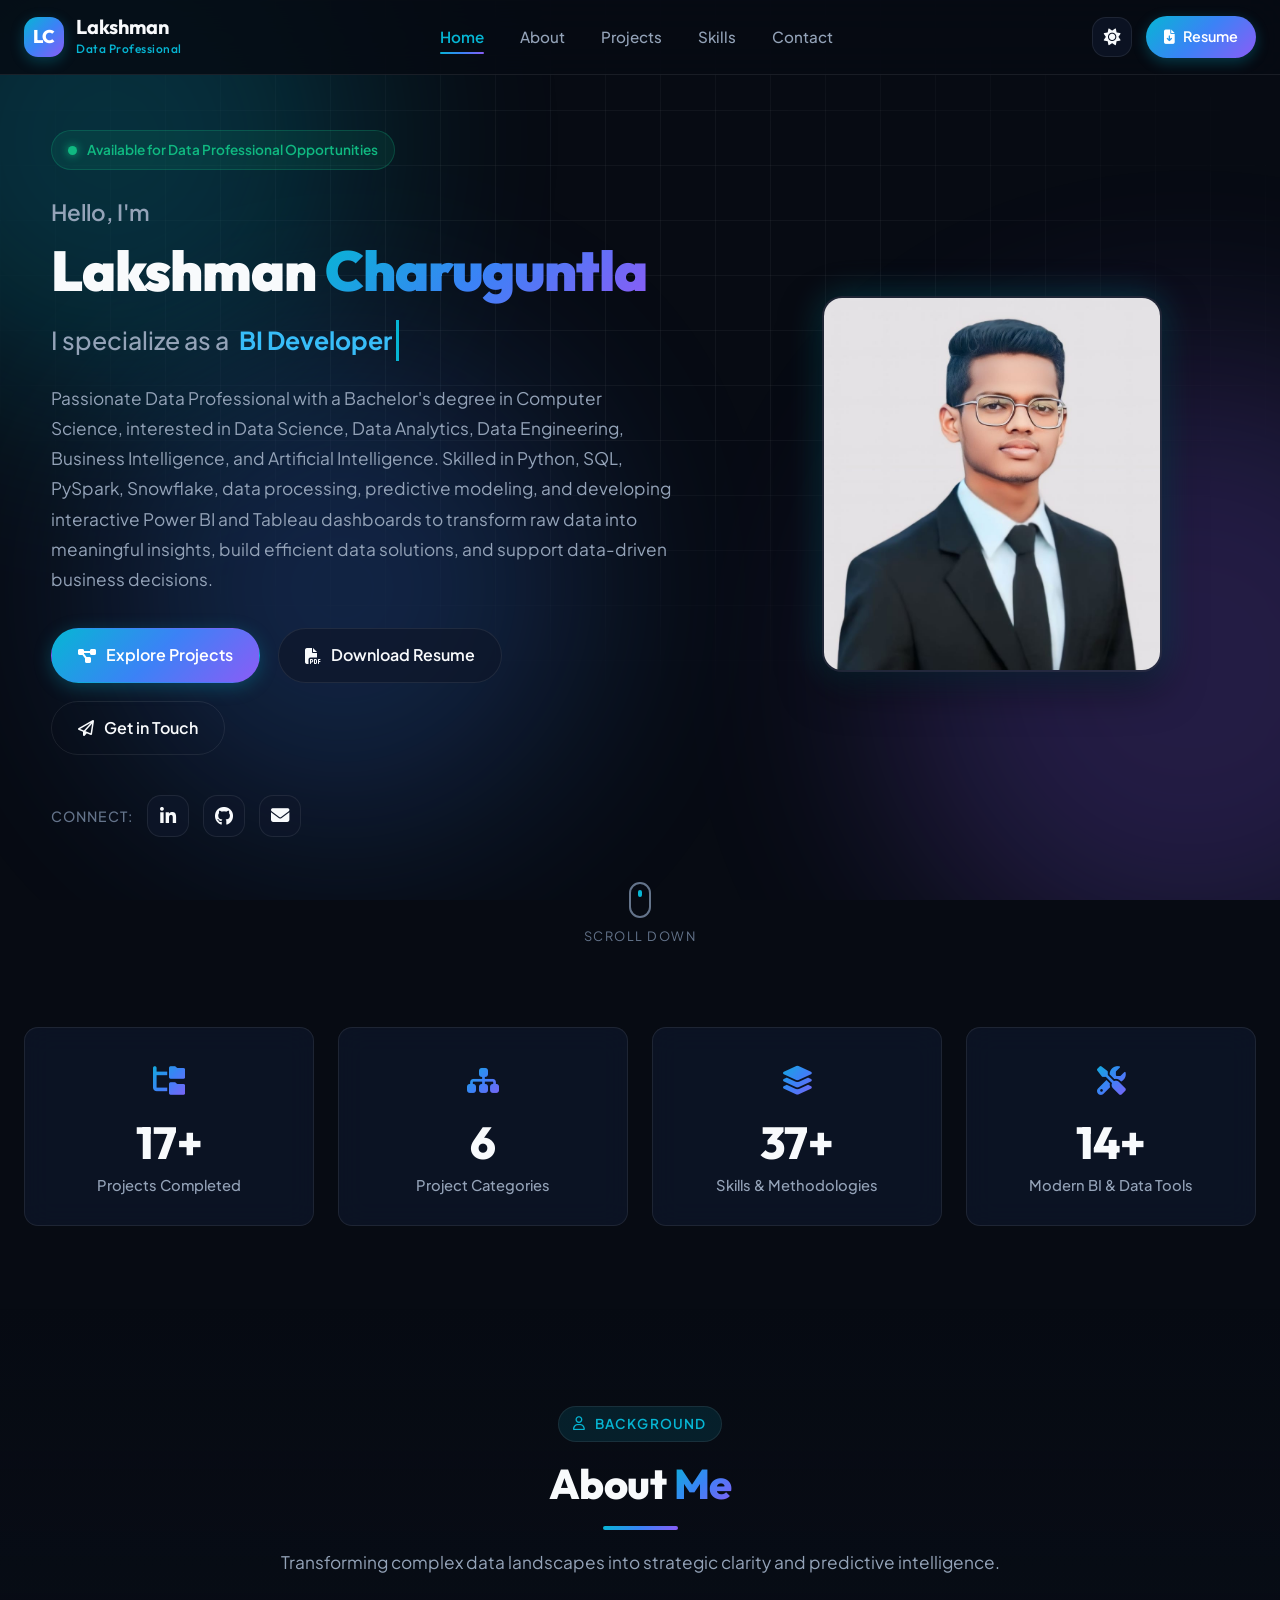
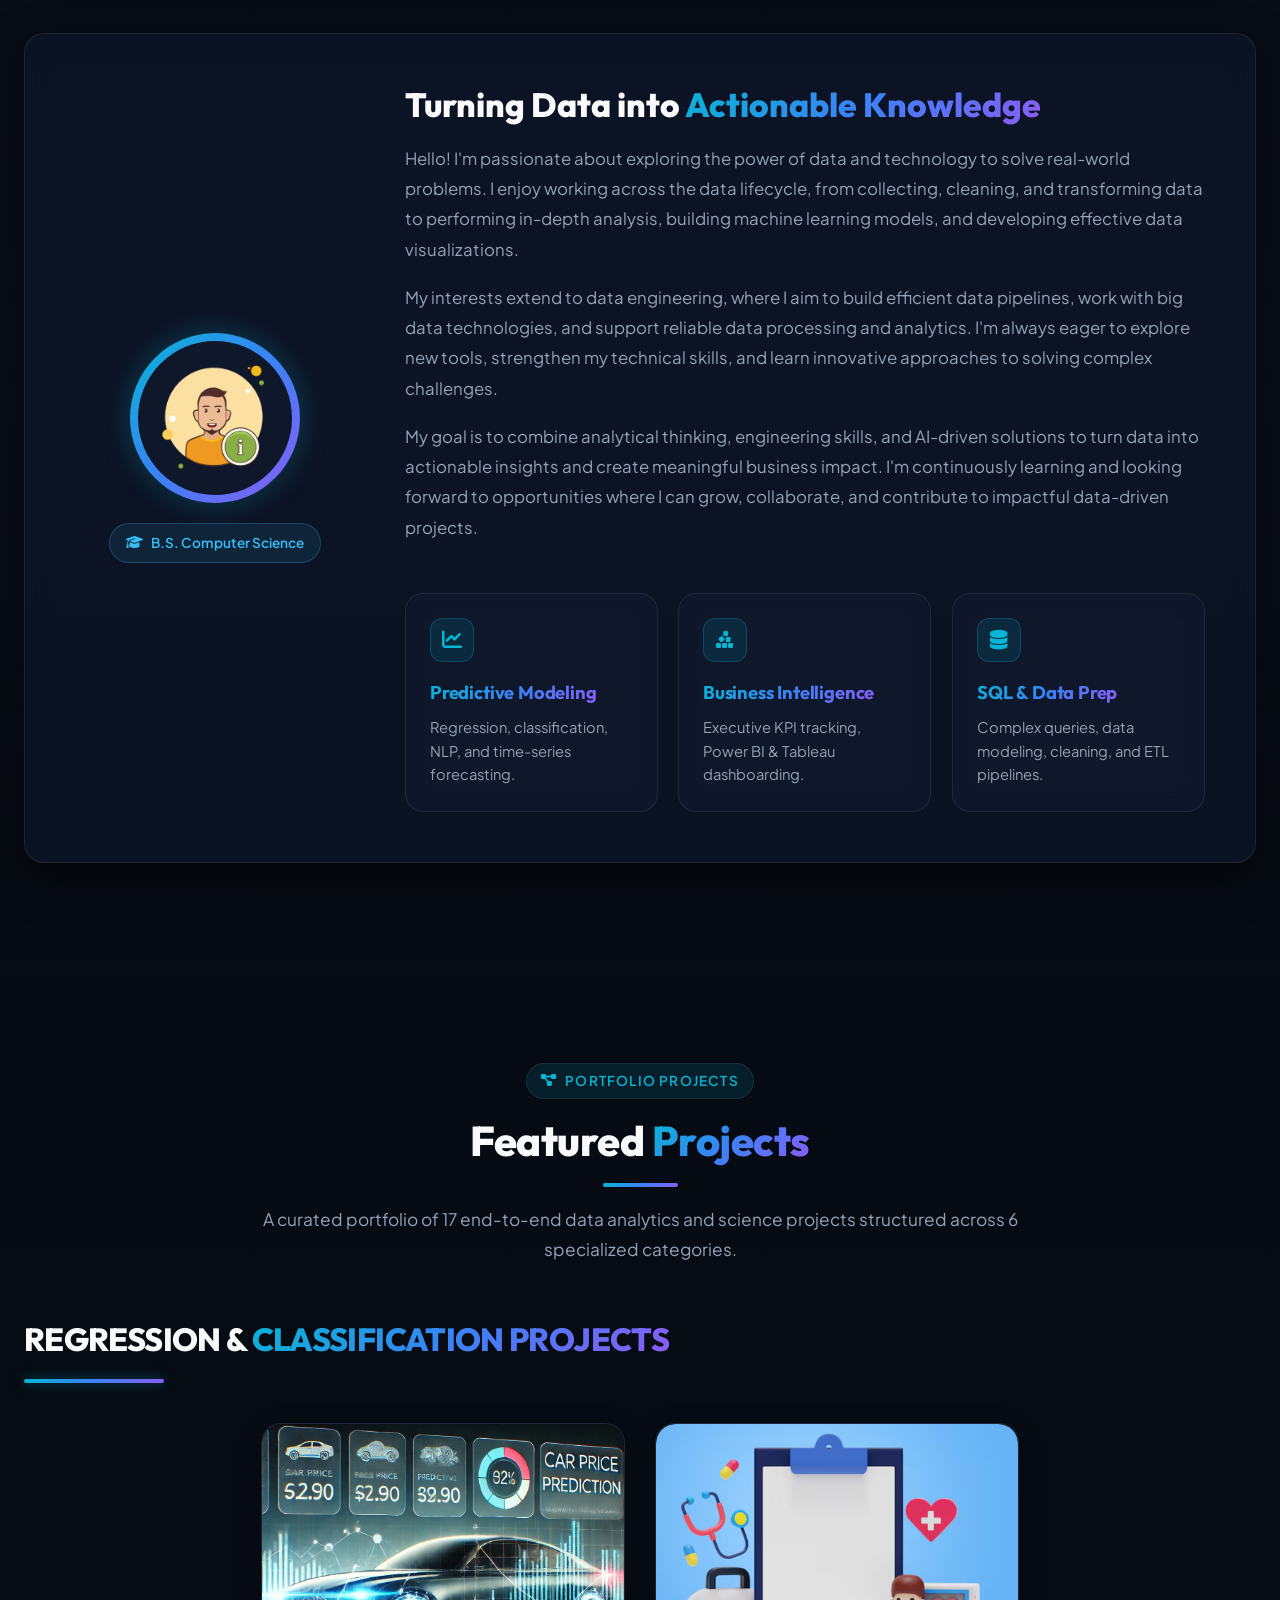
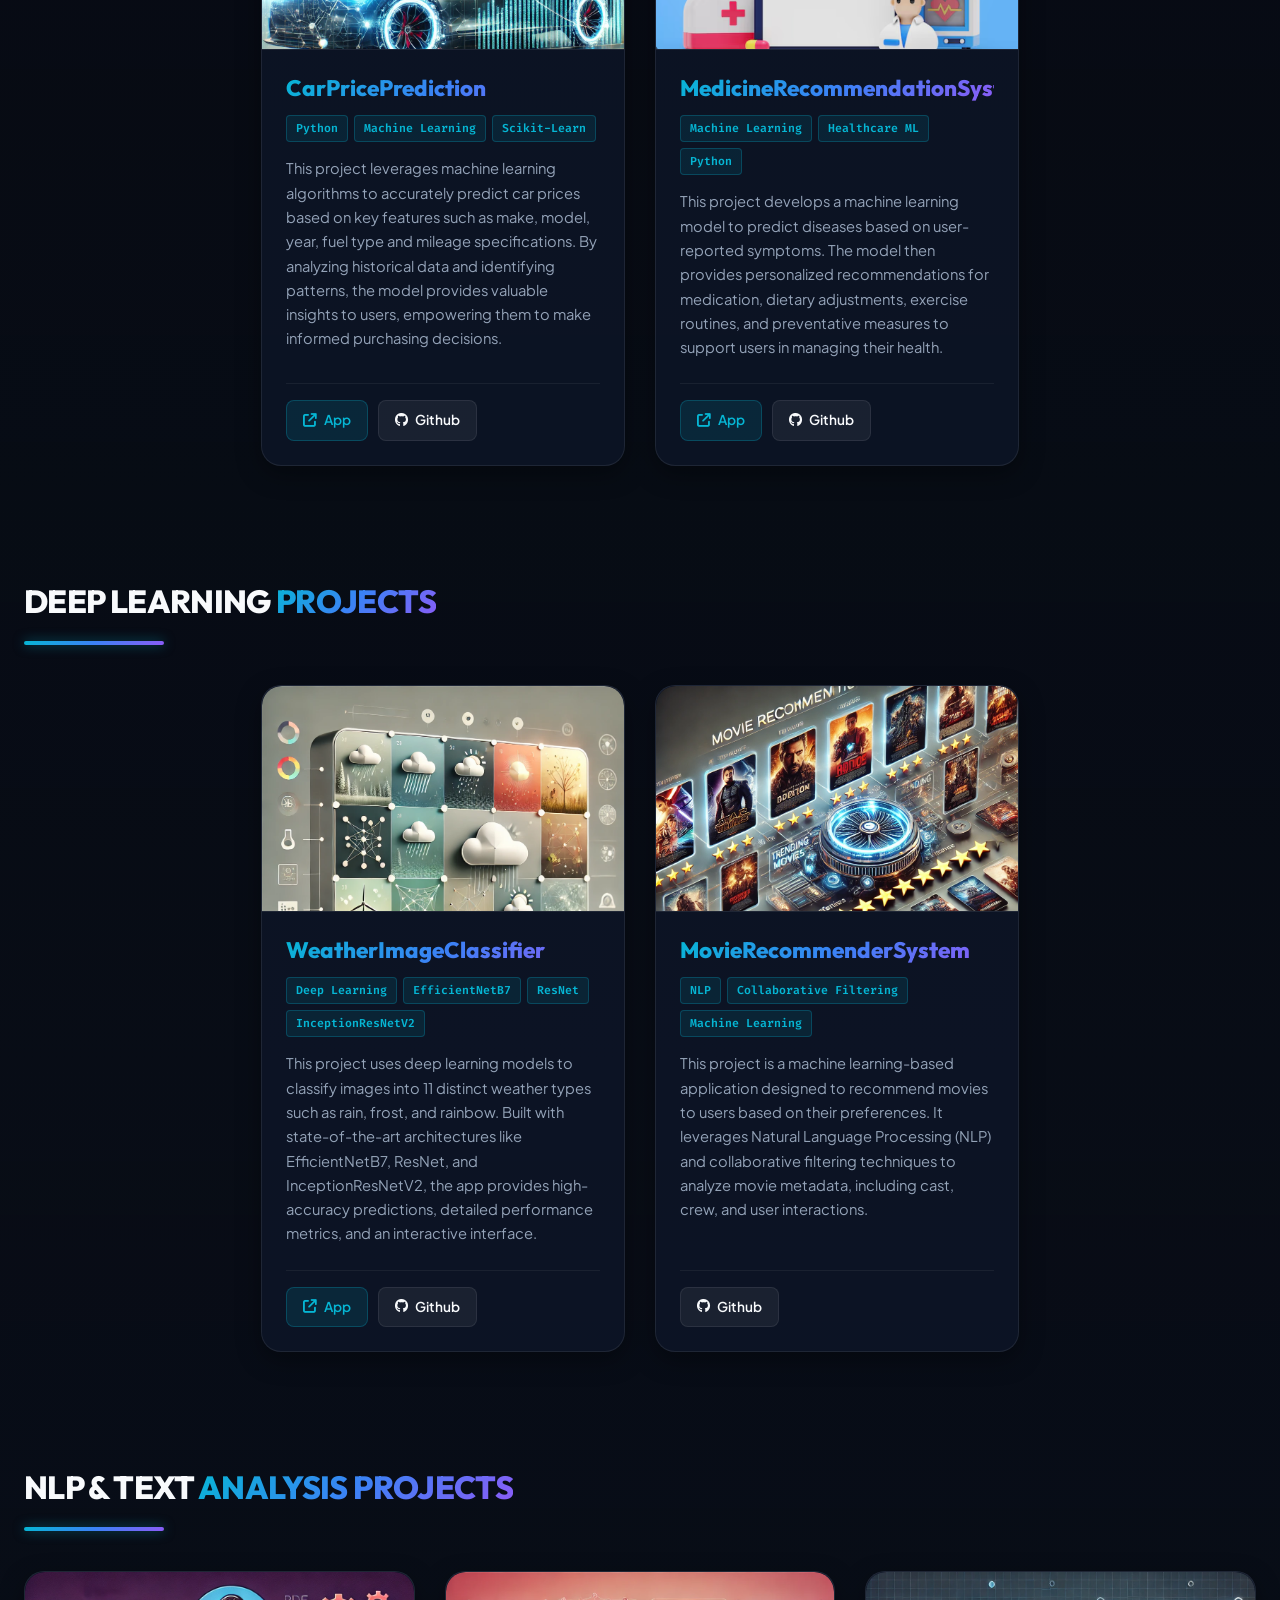
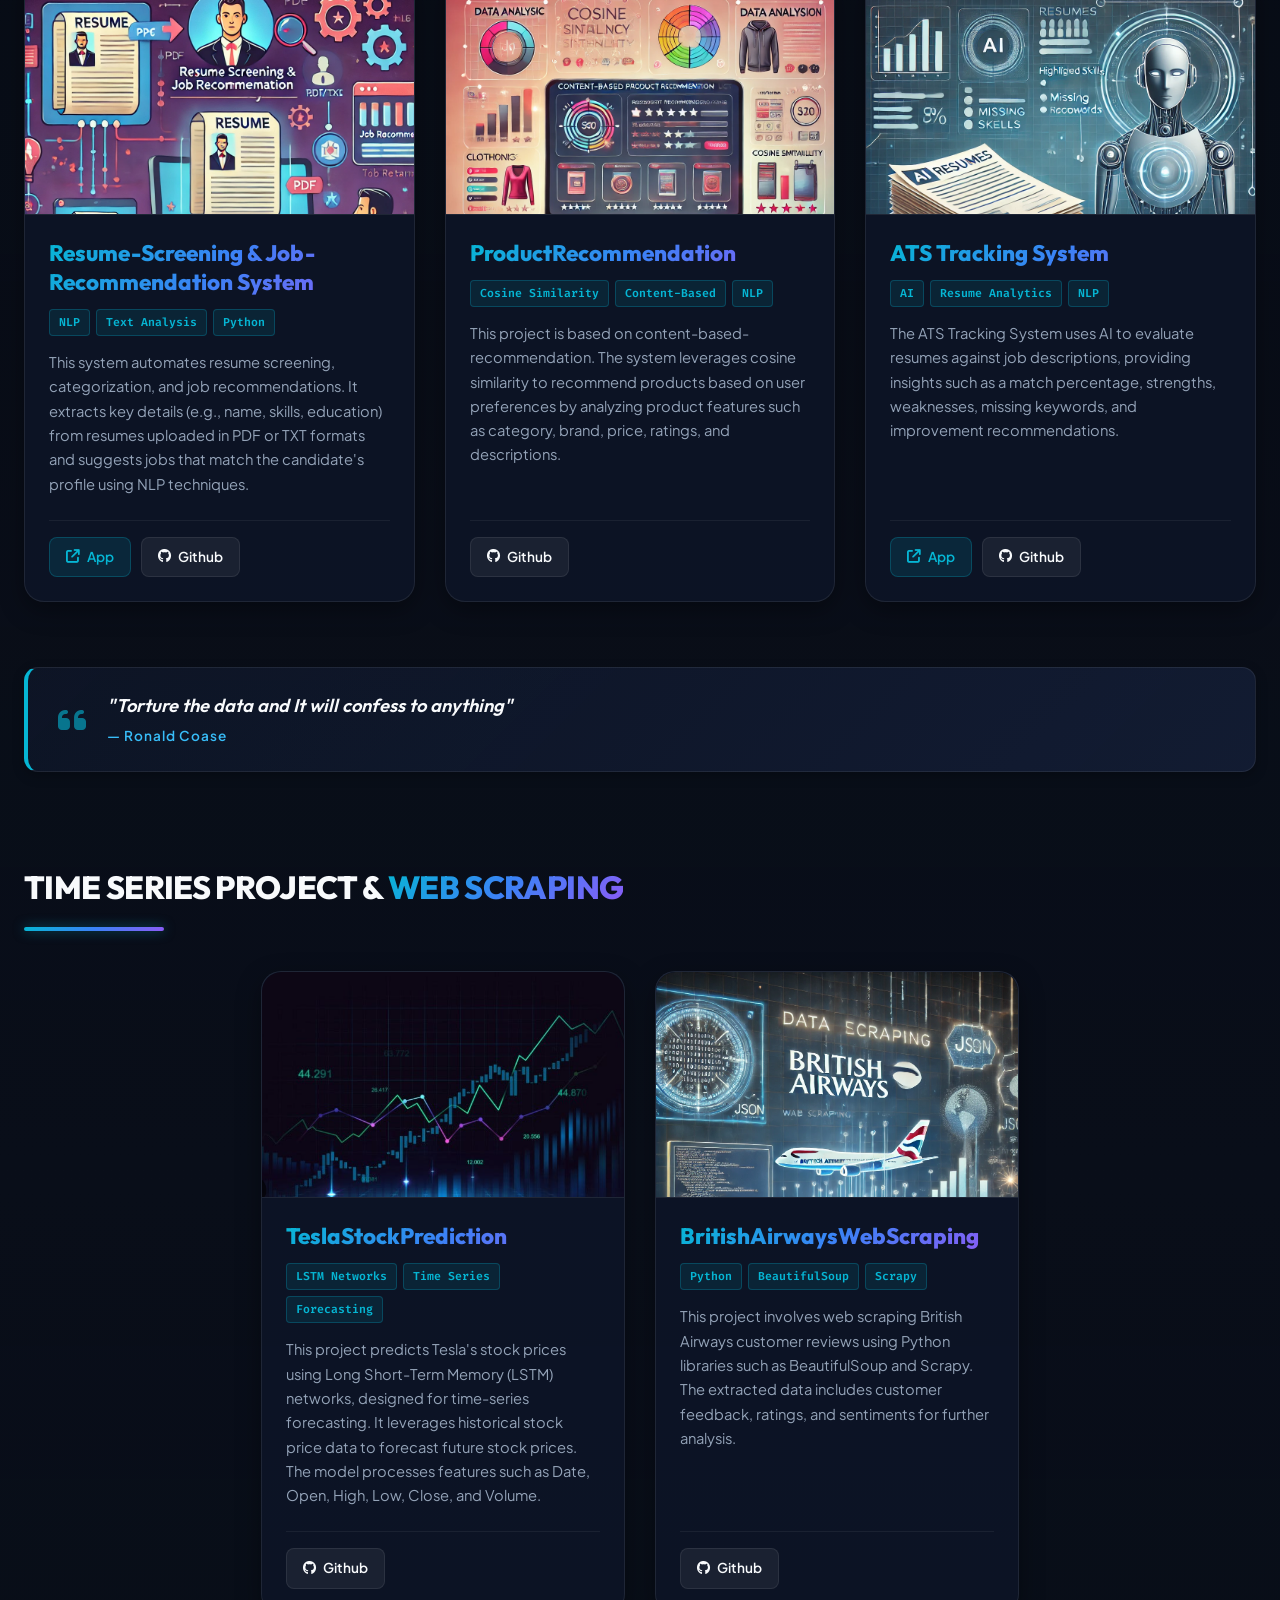
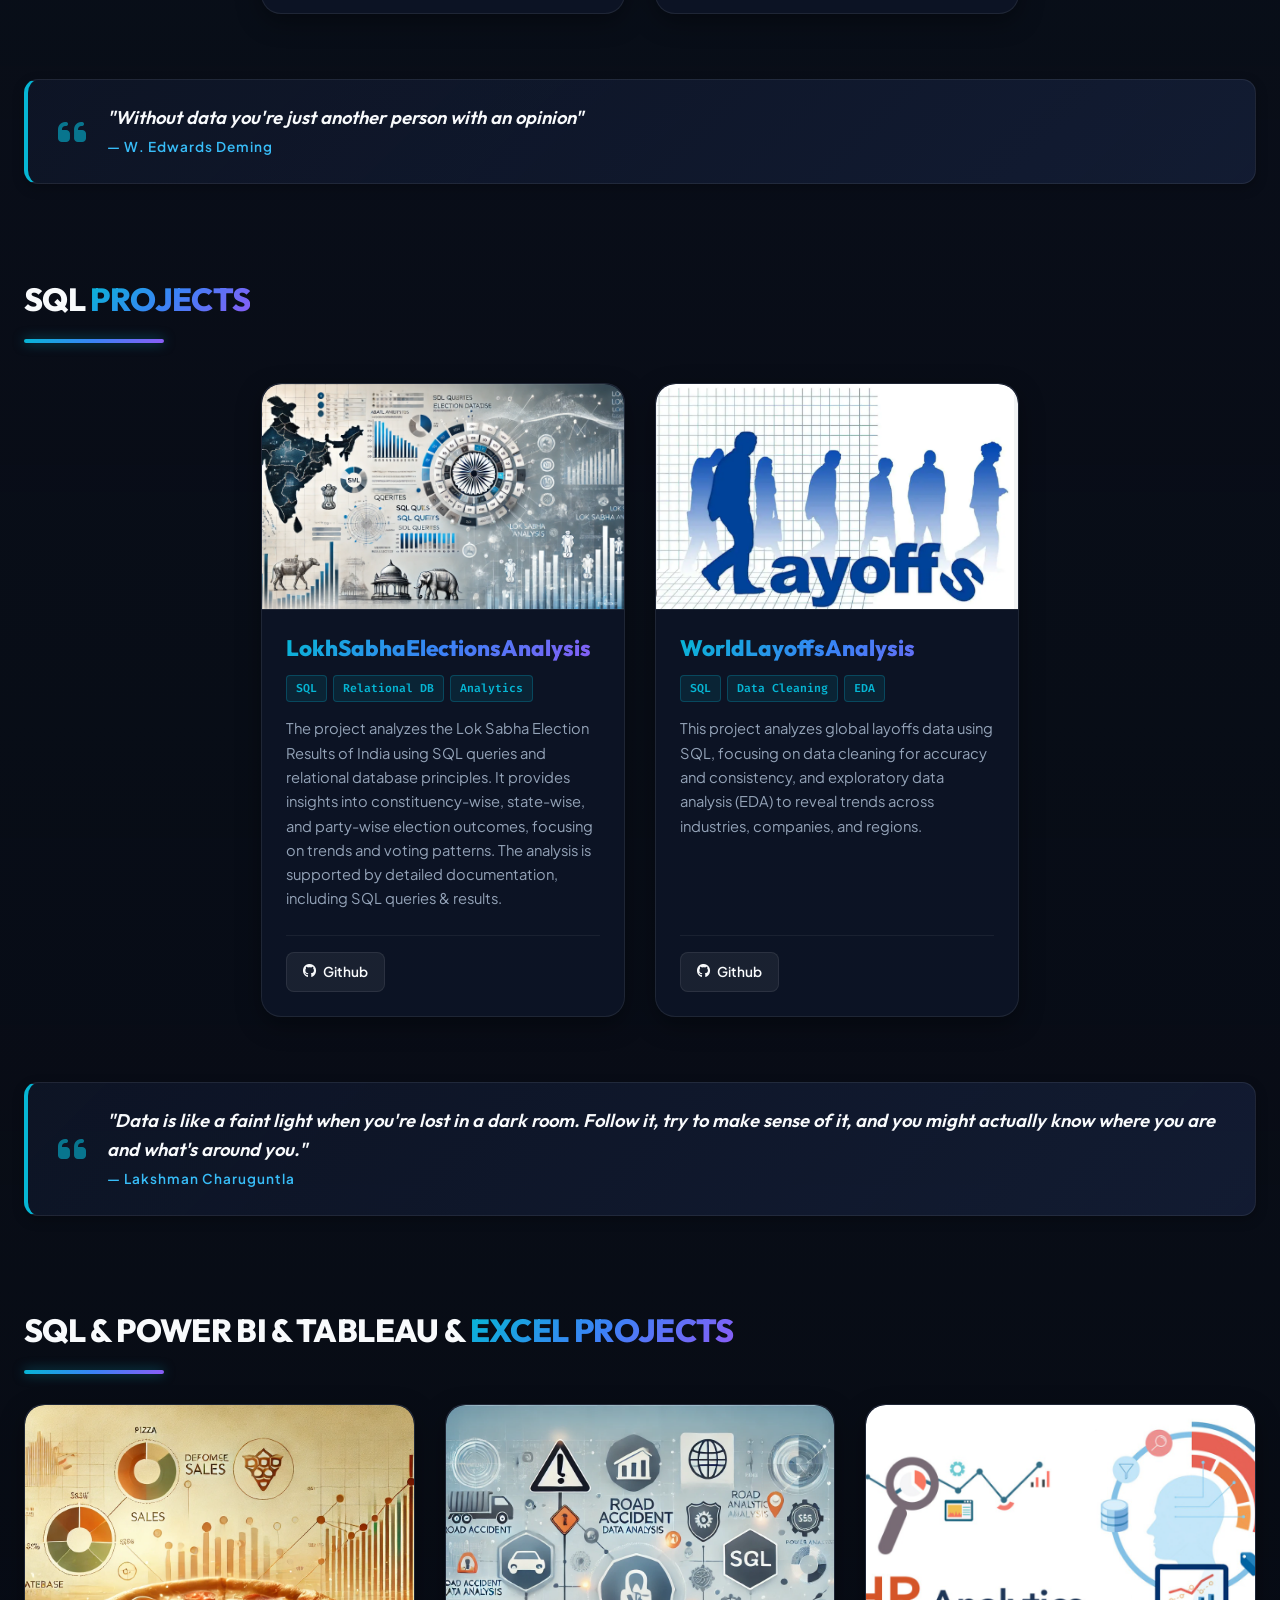
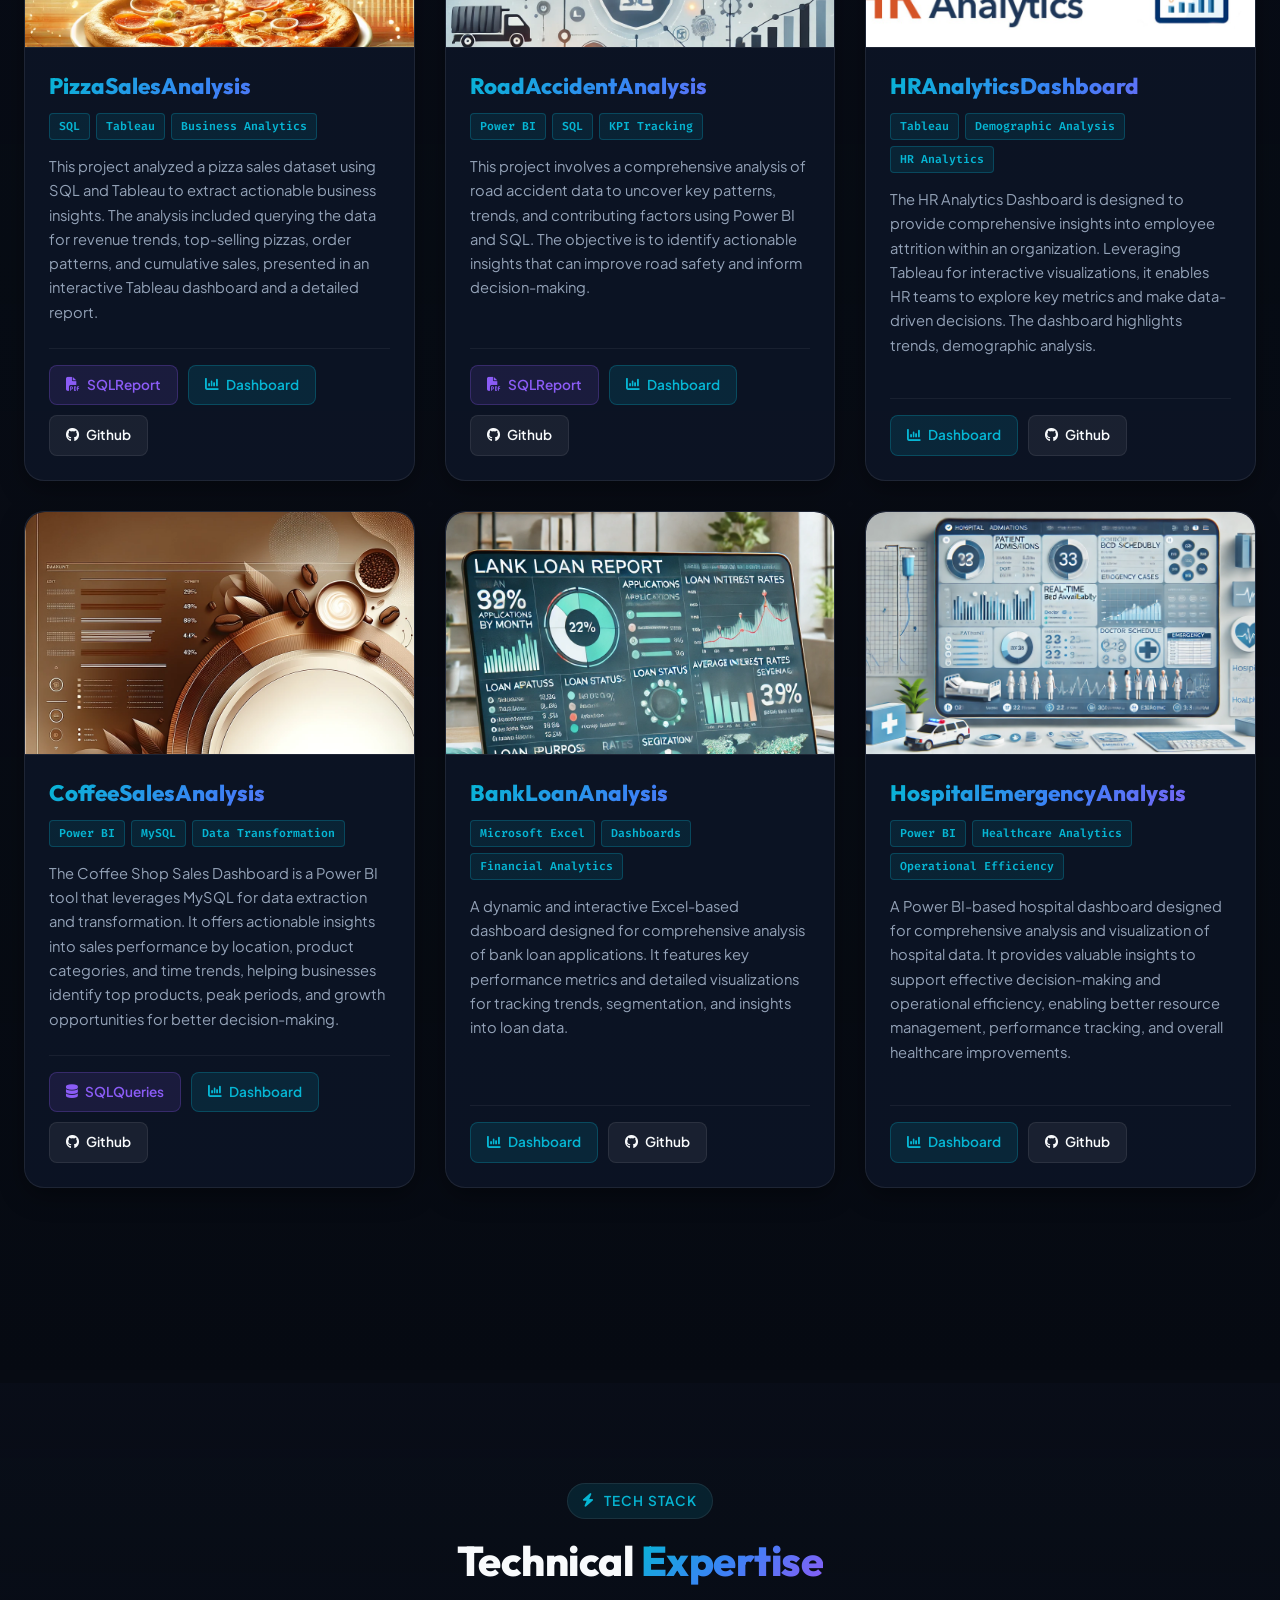
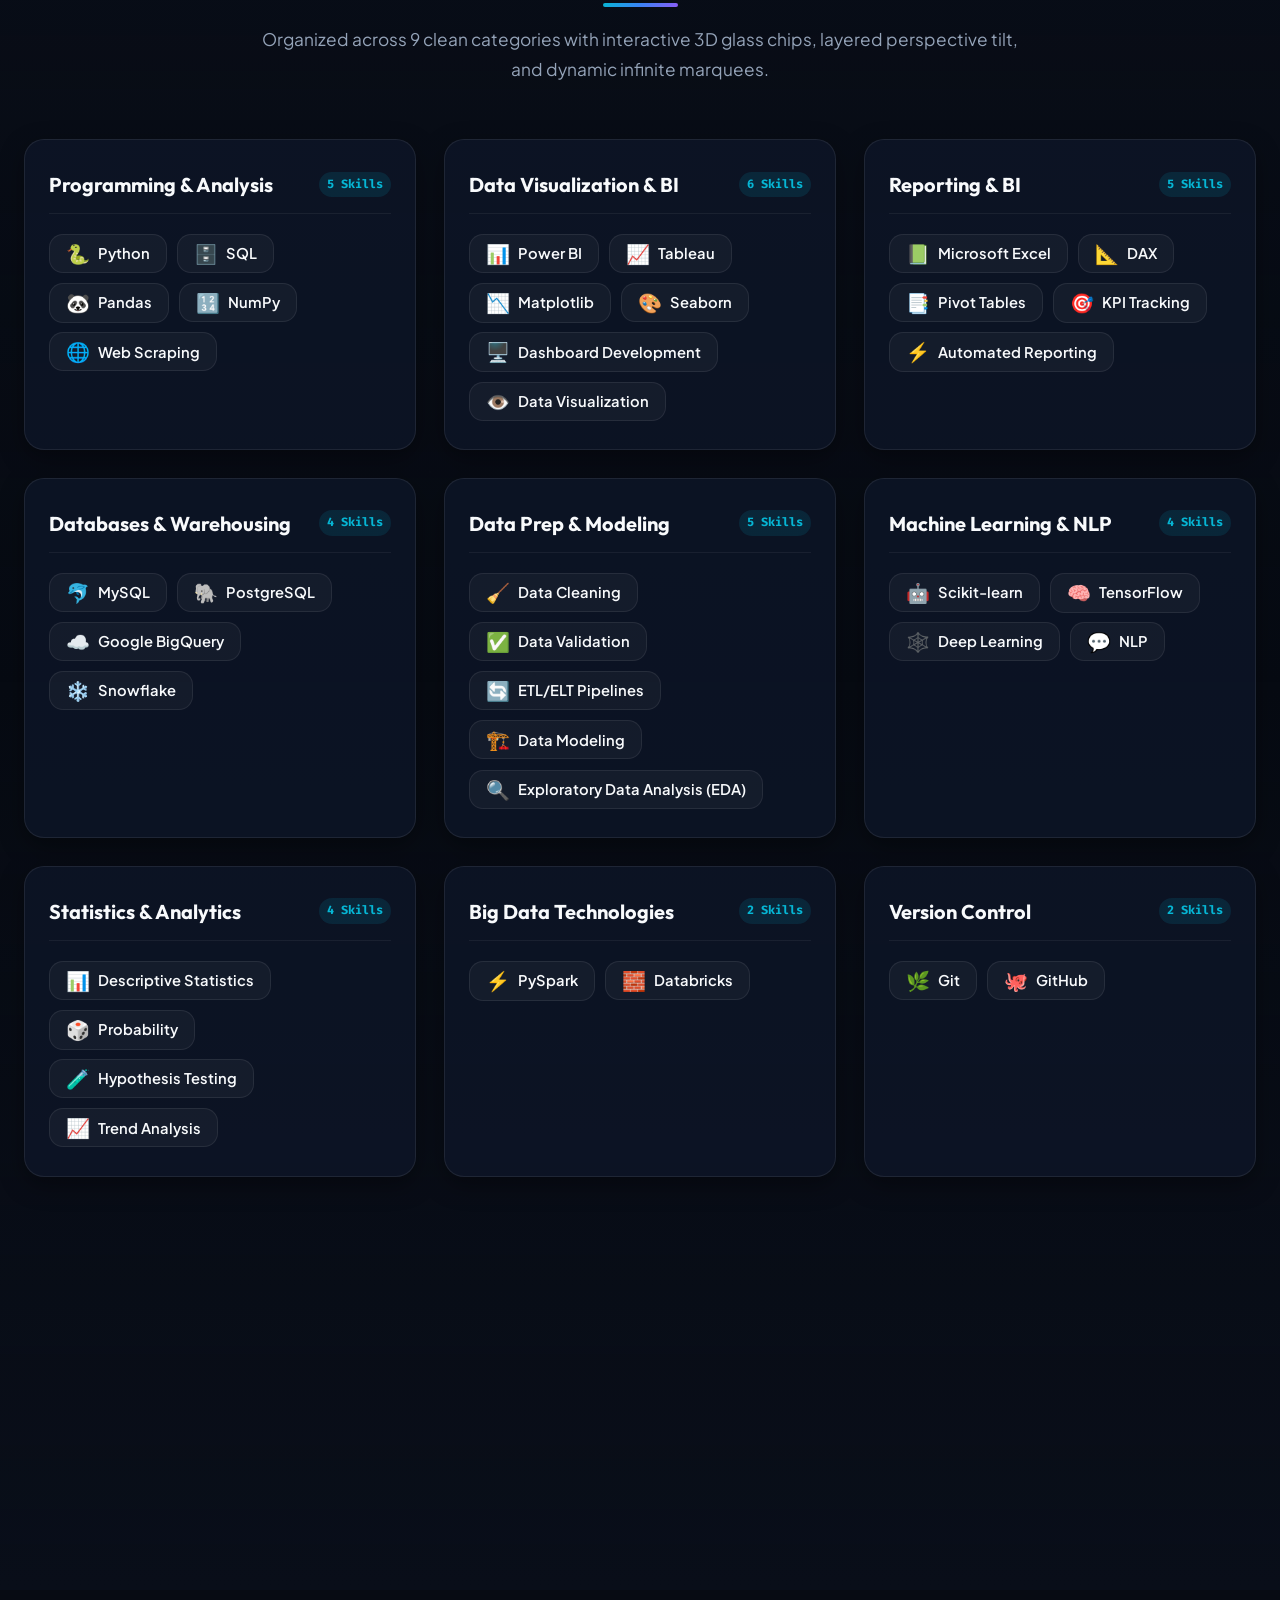
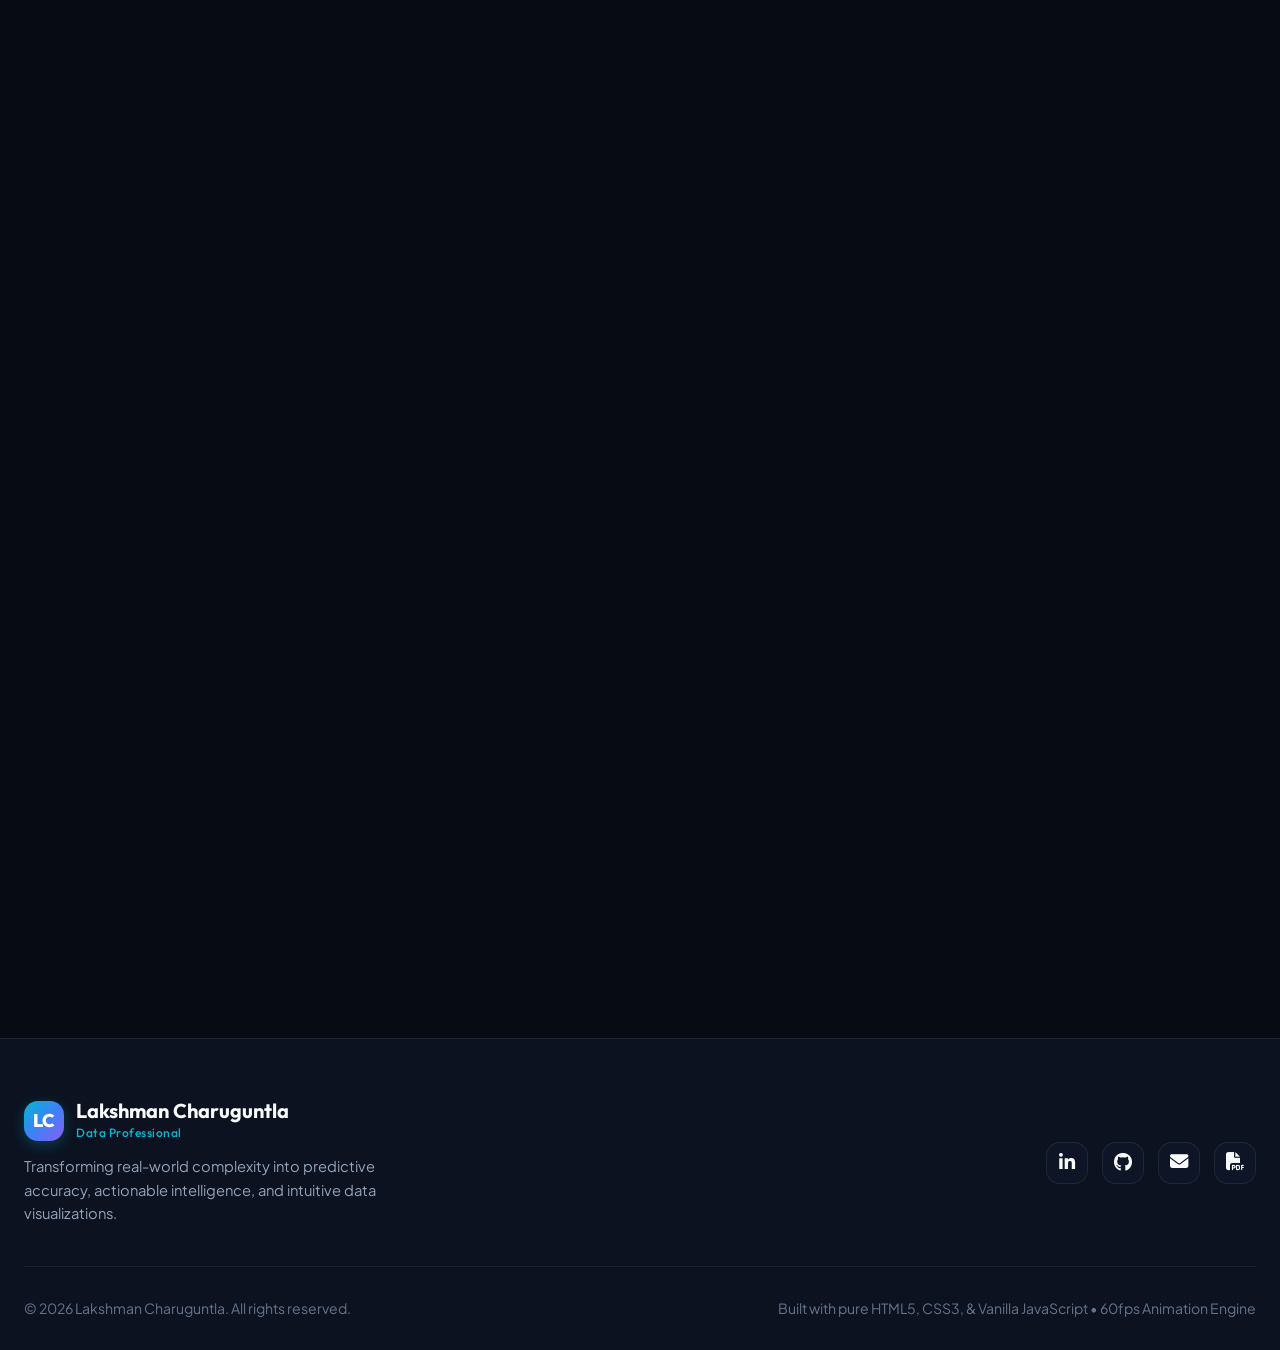
==== commit 78a57dfa: "Update index.html" ====
--- a/portfolio-data-science/index.html
+++ b/portfolio-data-science/index.html
@@ -77,7 +77,7 @@
         <button id="theme-toggle" class="theme-toggle-btn" aria-label="Toggle light/dark theme" title="Toggle theme">
           <i class="fa-solid fa-sun"></i>
         </button>
-        <a href="https://drive.google.com/file/d/11Fgk1wOIY0JC2qnuW55xgQcWFTq08tTD/view?usp=sharing" target="_blank" rel="noopener noreferrer" class="nav-cta-btn">
+        <a href="https://drive.google.com/file/d/1QR4CYDP5pVks2AJHXNWwbW_0ttbY6Hak/view?usp=sharing" target="_blank" rel="noopener noreferrer" class="nav-cta-btn">
           <i class="fa-solid fa-file-arrow-down"></i> Resume
         </a>
         <button id="mobile-toggle" class="mobile-toggle-btn" aria-label="Toggle mobile menu">
@@ -97,7 +97,7 @@
     <a href="#skills" class="nav-link">Skills</a>
     <a href="#contact" class="nav-link">Contact</a>
     <div style="margin-top: 15px;">
-      <a href="https://drive.google.com/file/d/11Fgk1wOIY0JC2qnuW55xgQcWFTq08tTD/view?usp=sharing" target="_blank" rel="noopener noreferrer" class="btn btn-primary" style="width: 100%;">
+      <a href="https://drive.google.com/file/d/1QR4CYDP5pVks2AJHXNWwbW_0ttbY6Hak/view?usp=sharing" target="_blank" rel="noopener noreferrer" class="btn btn-primary" style="width: 100%;">
         <i class="fa-solid fa-file-arrow-down"></i> View Resume
       </a>
     </div>
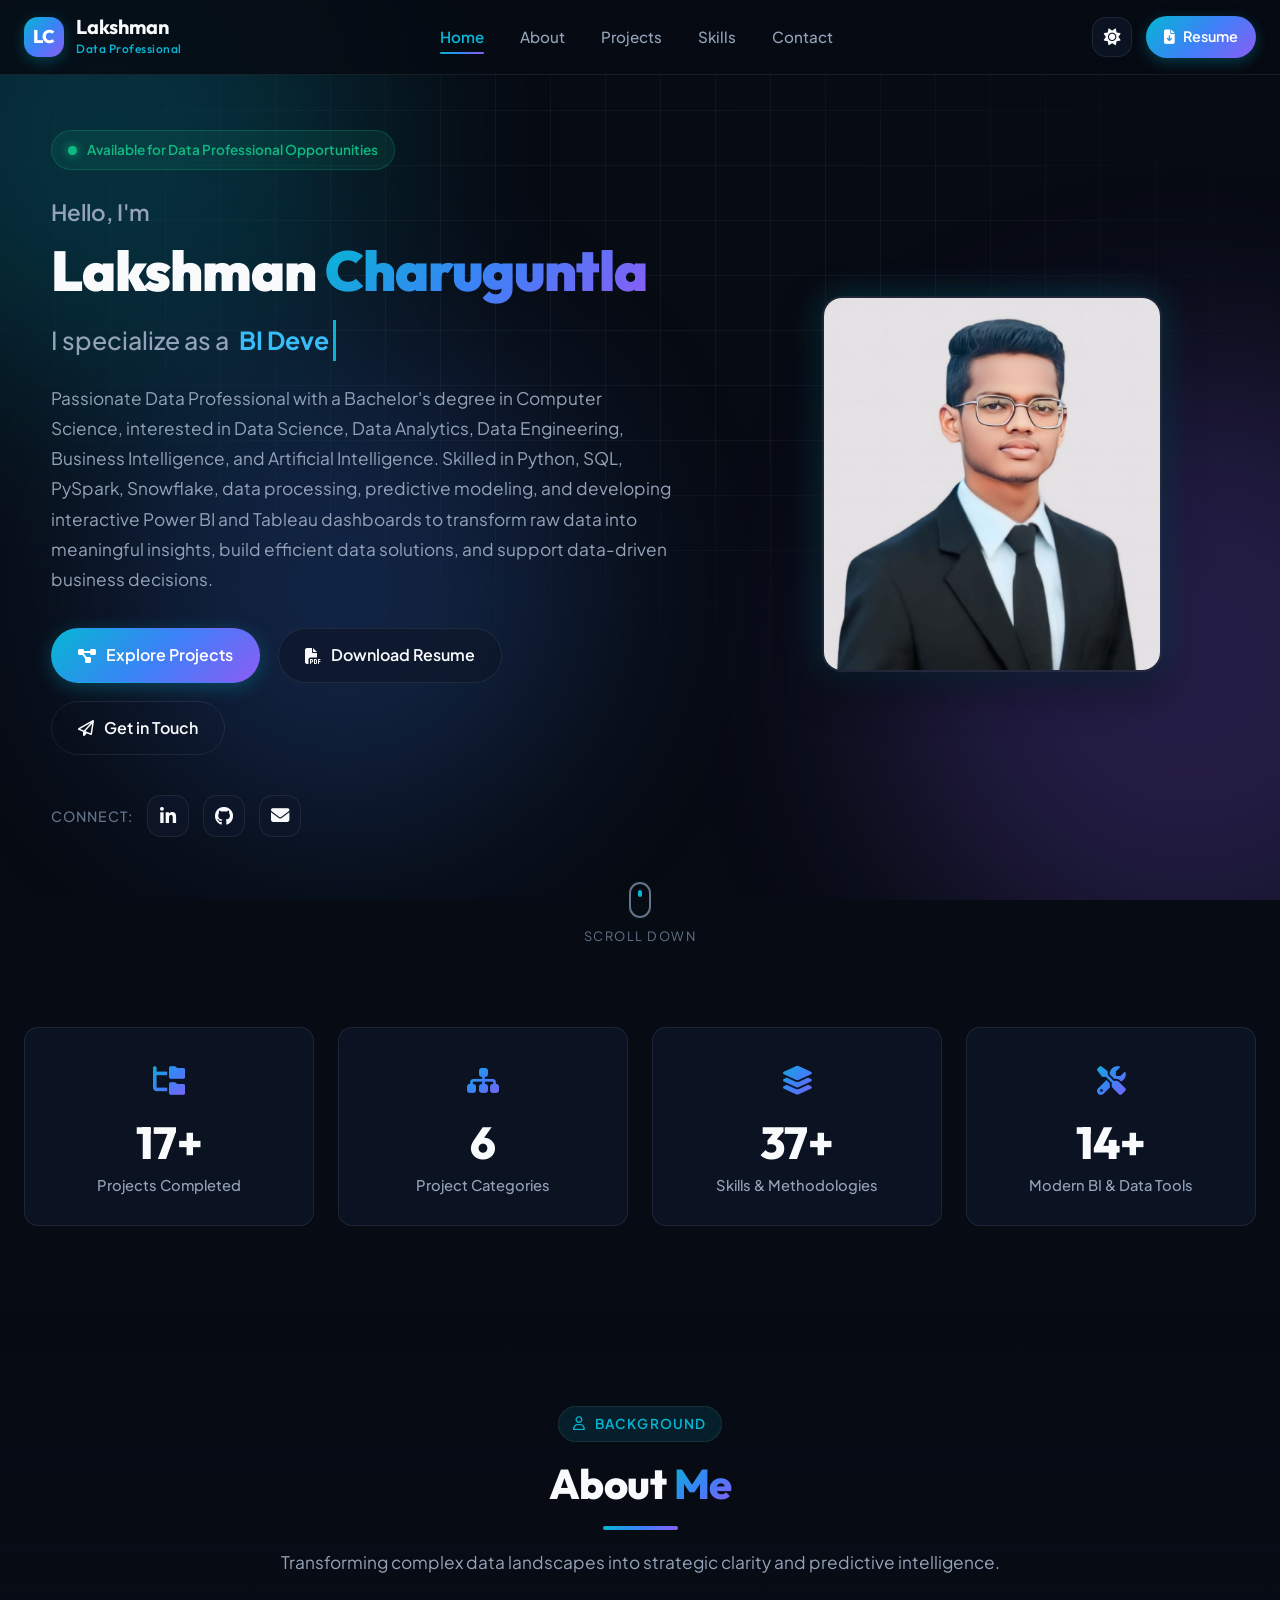
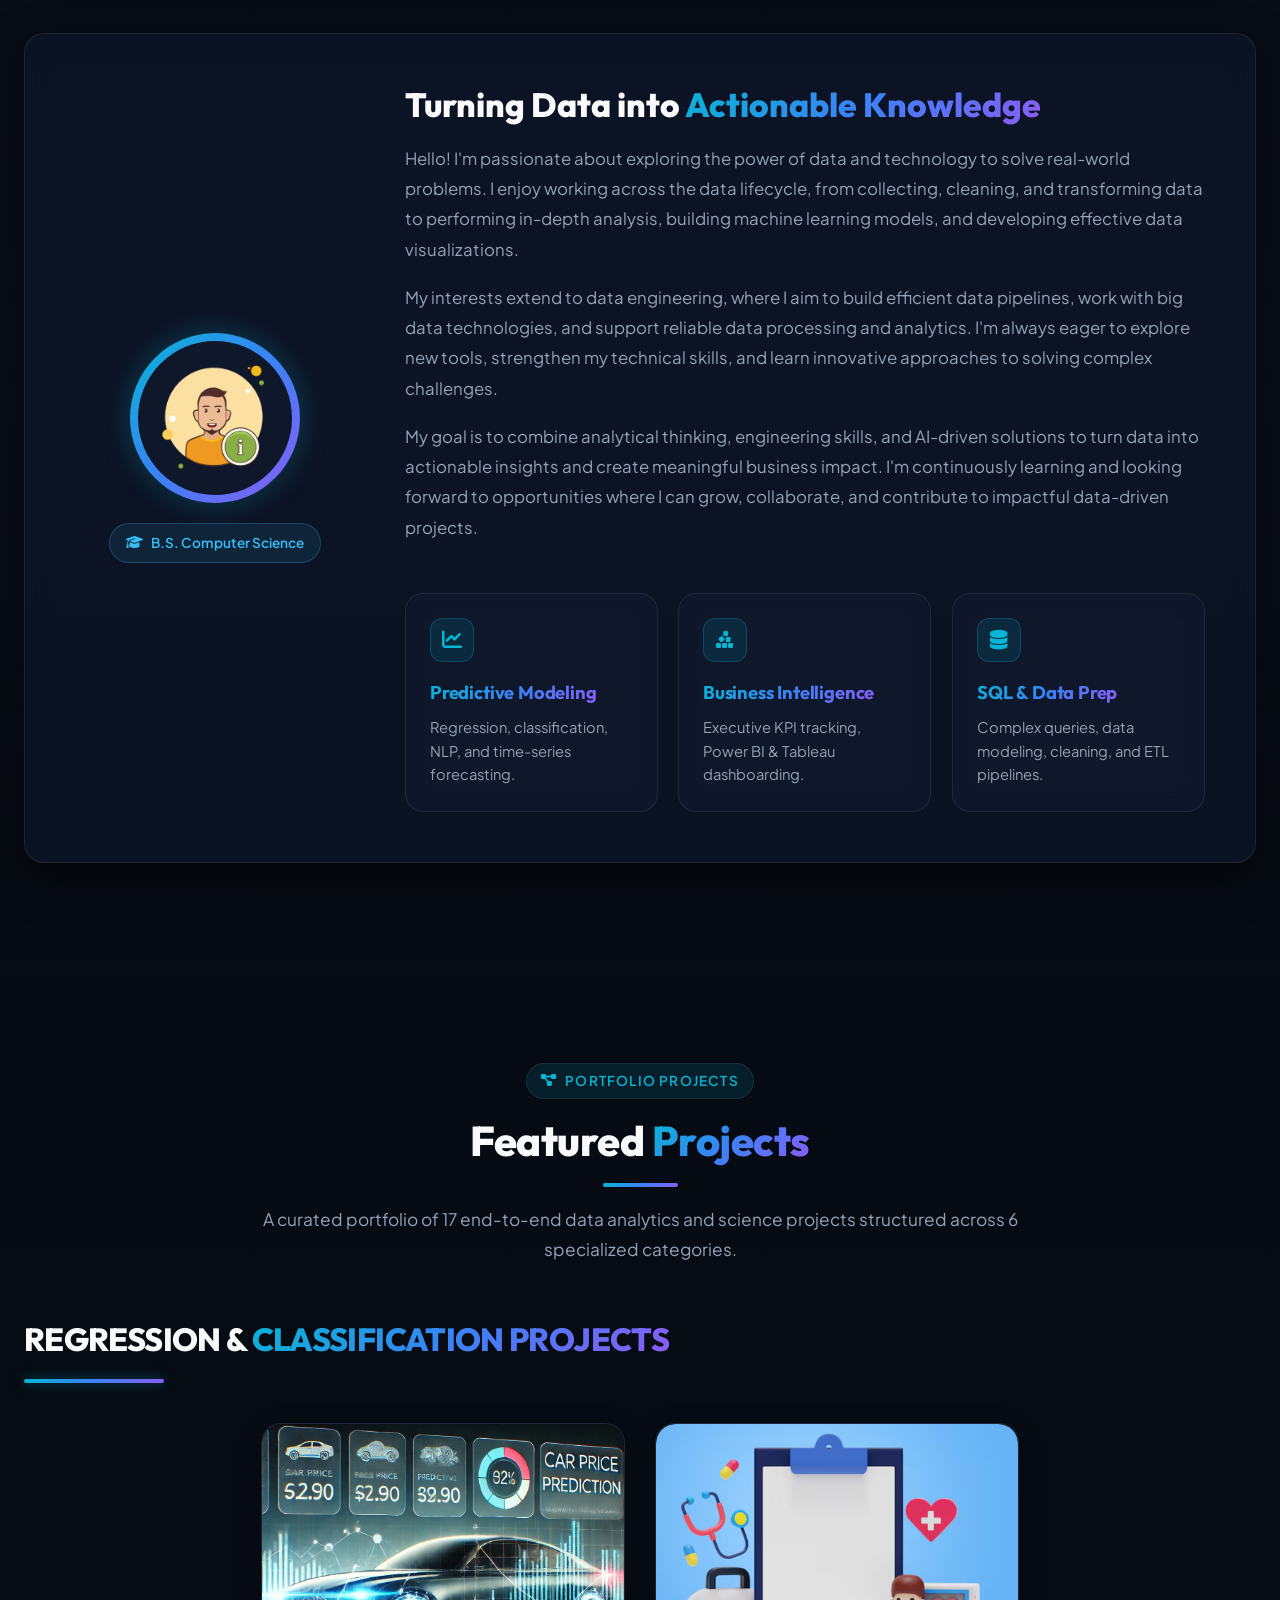
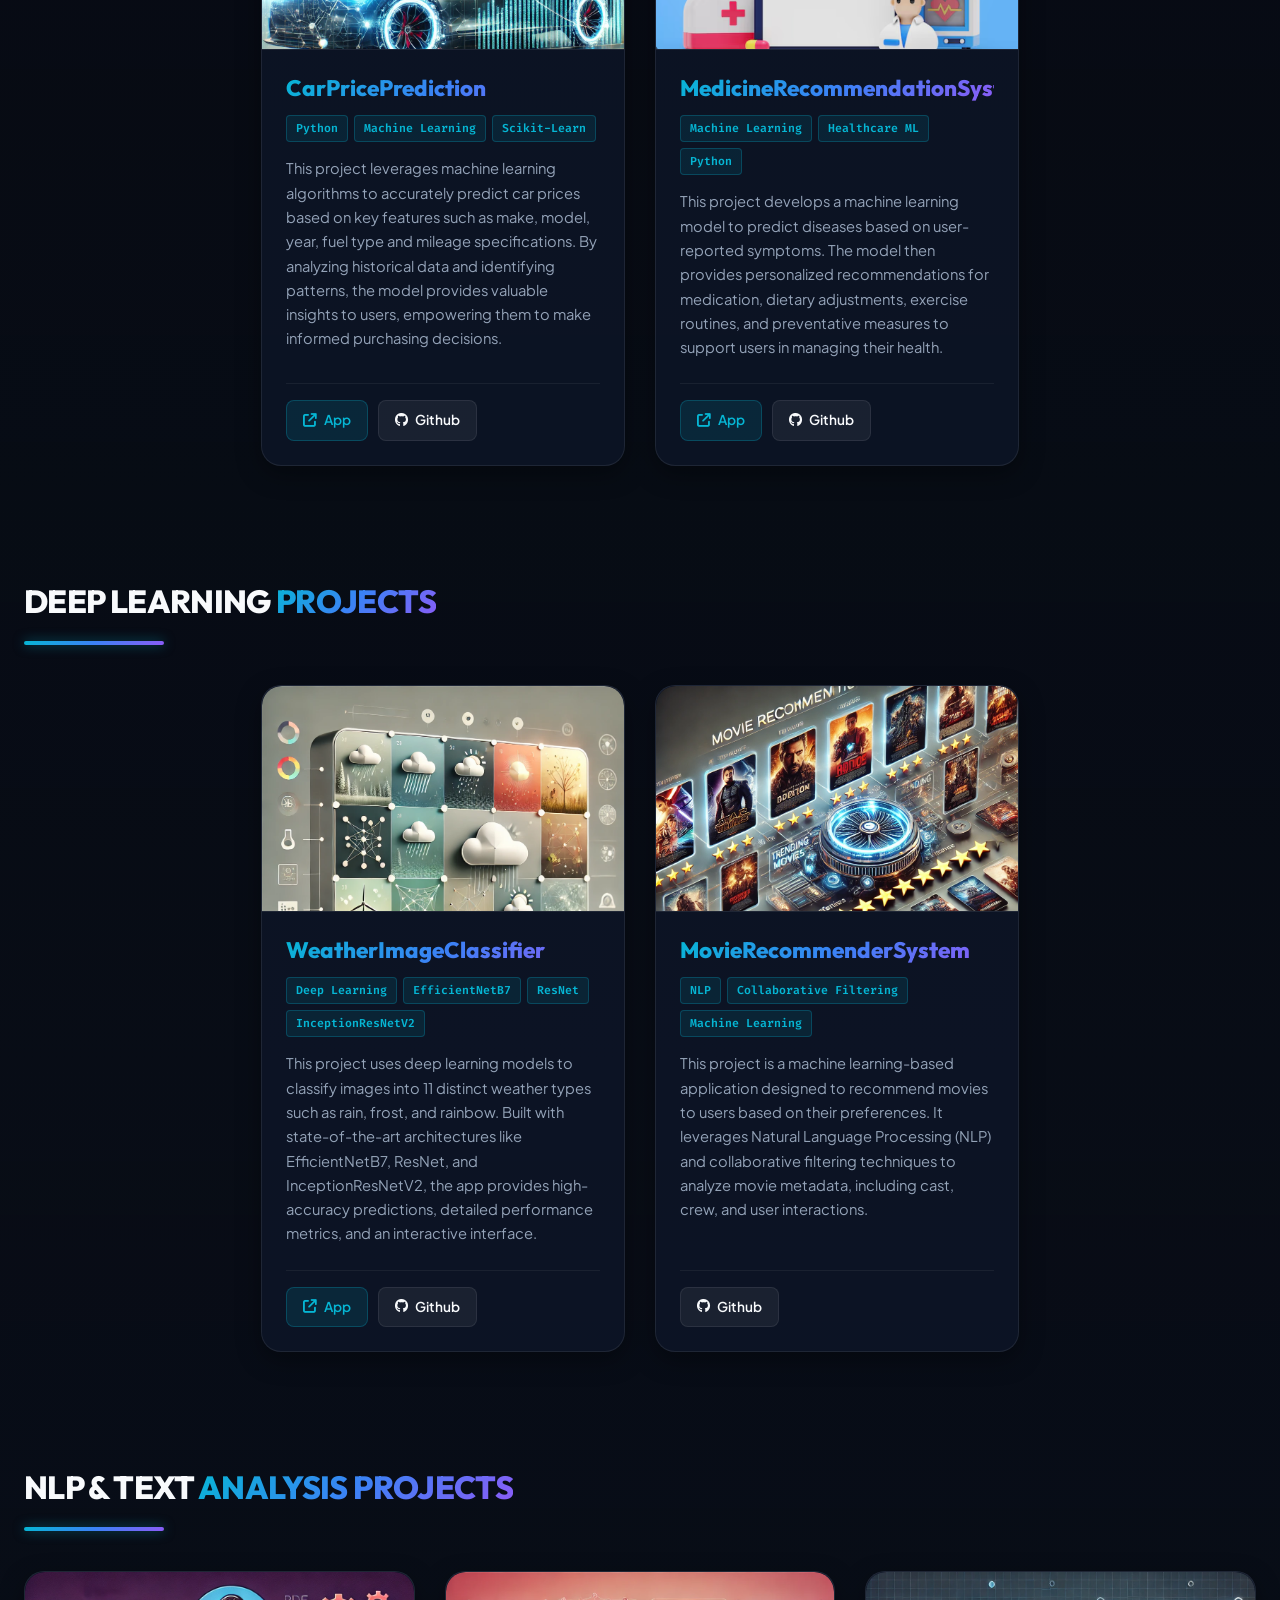
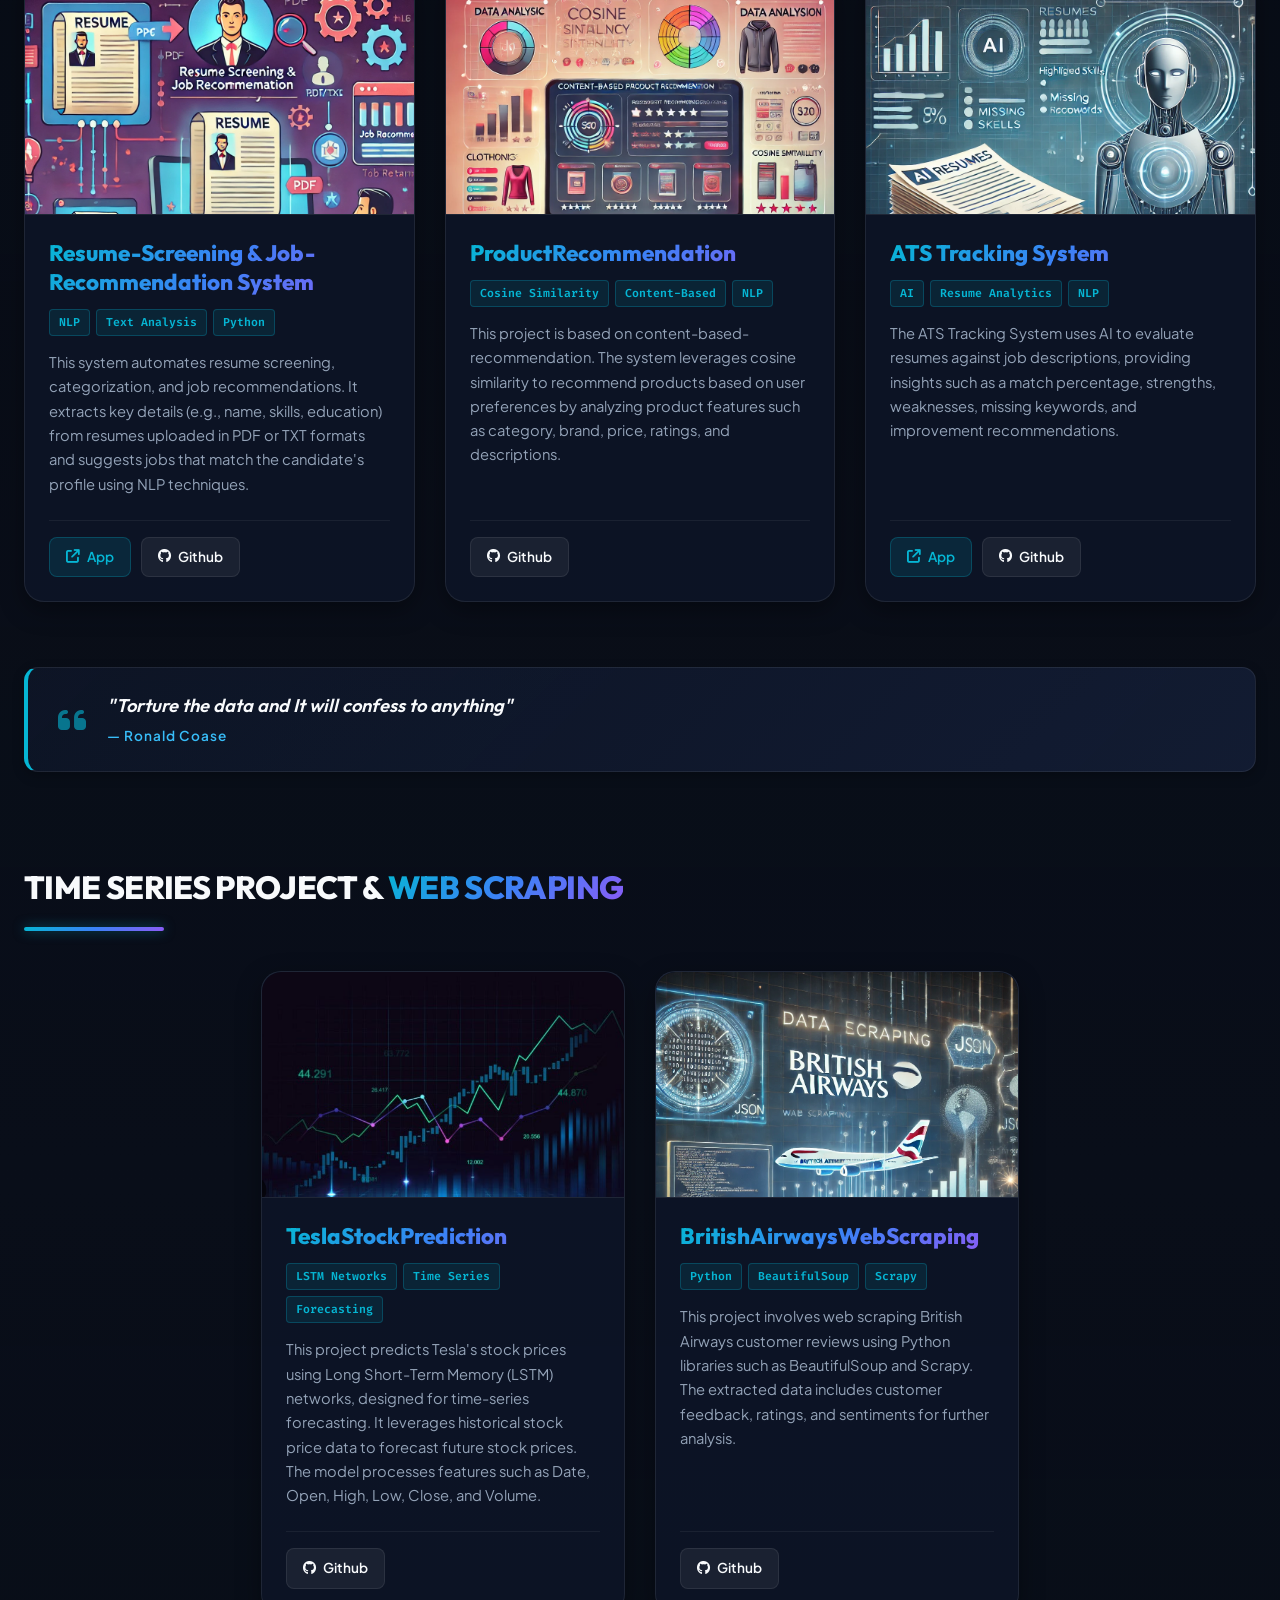
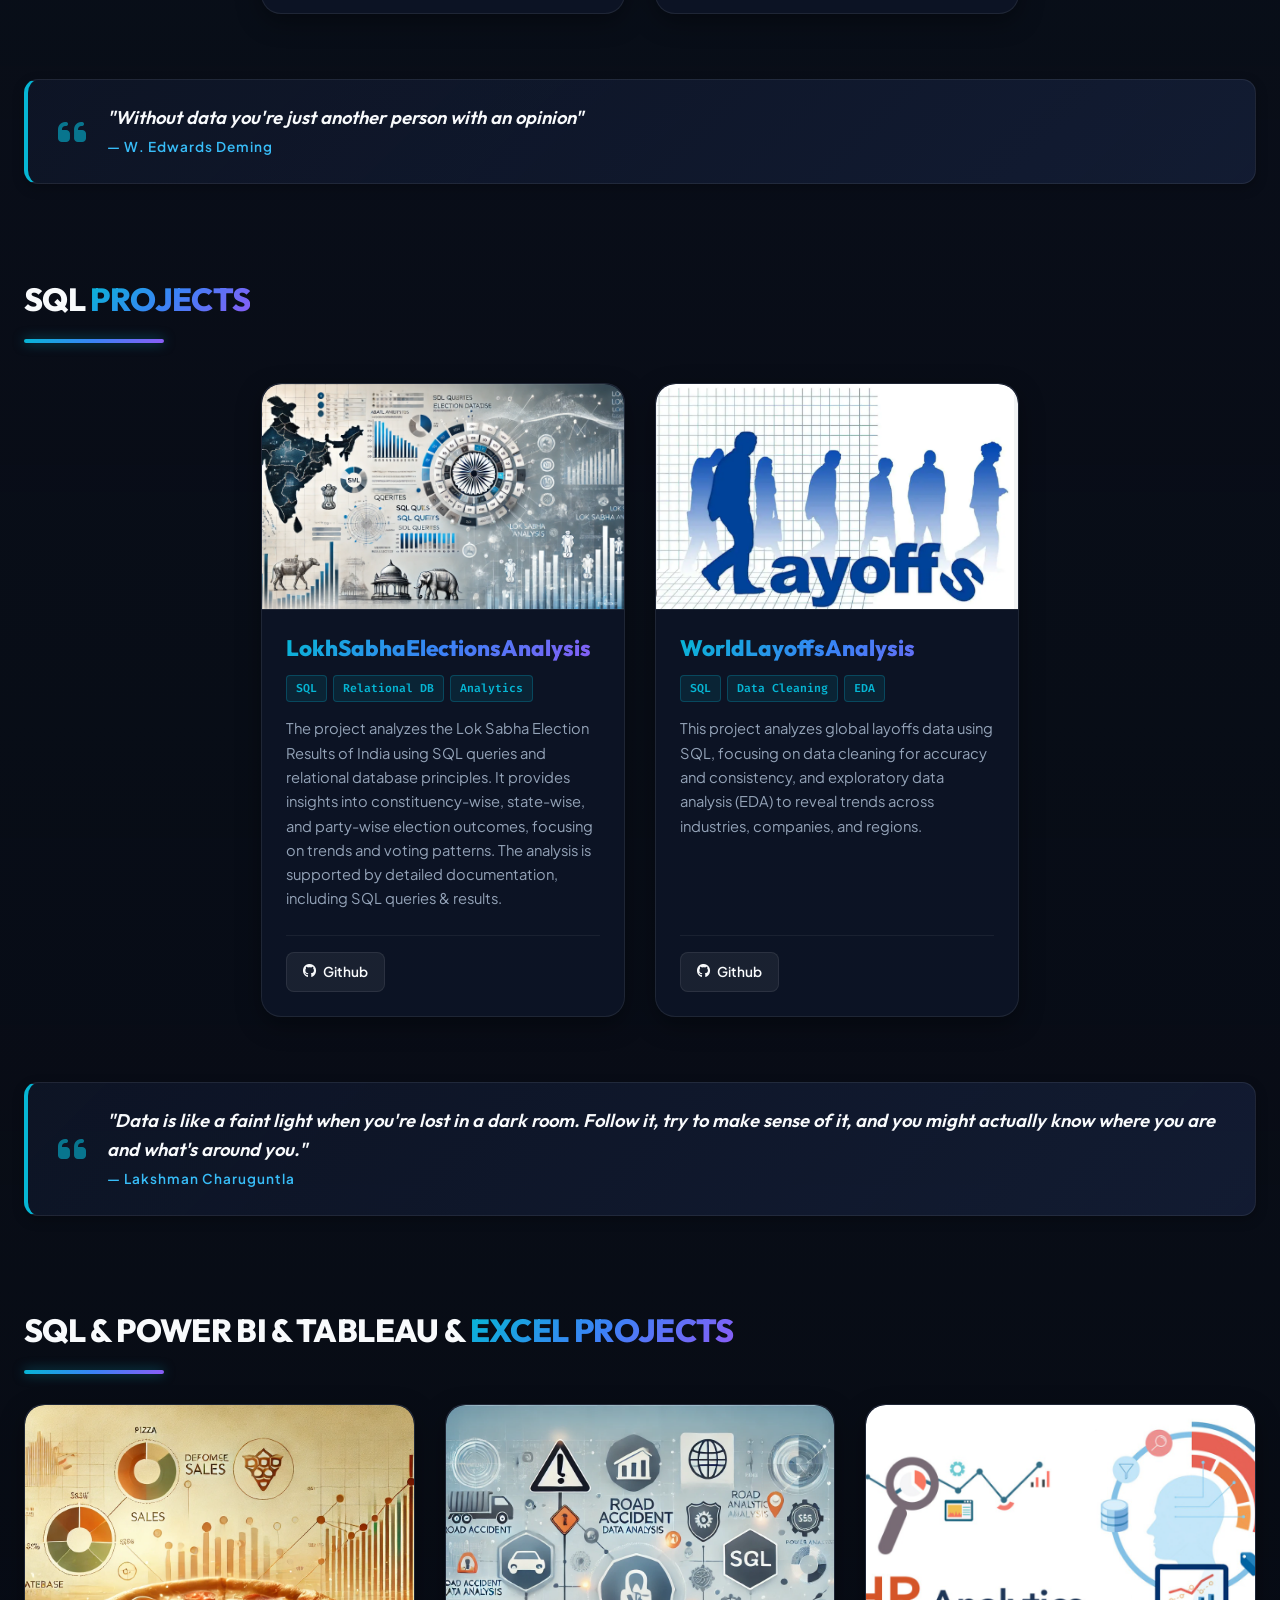
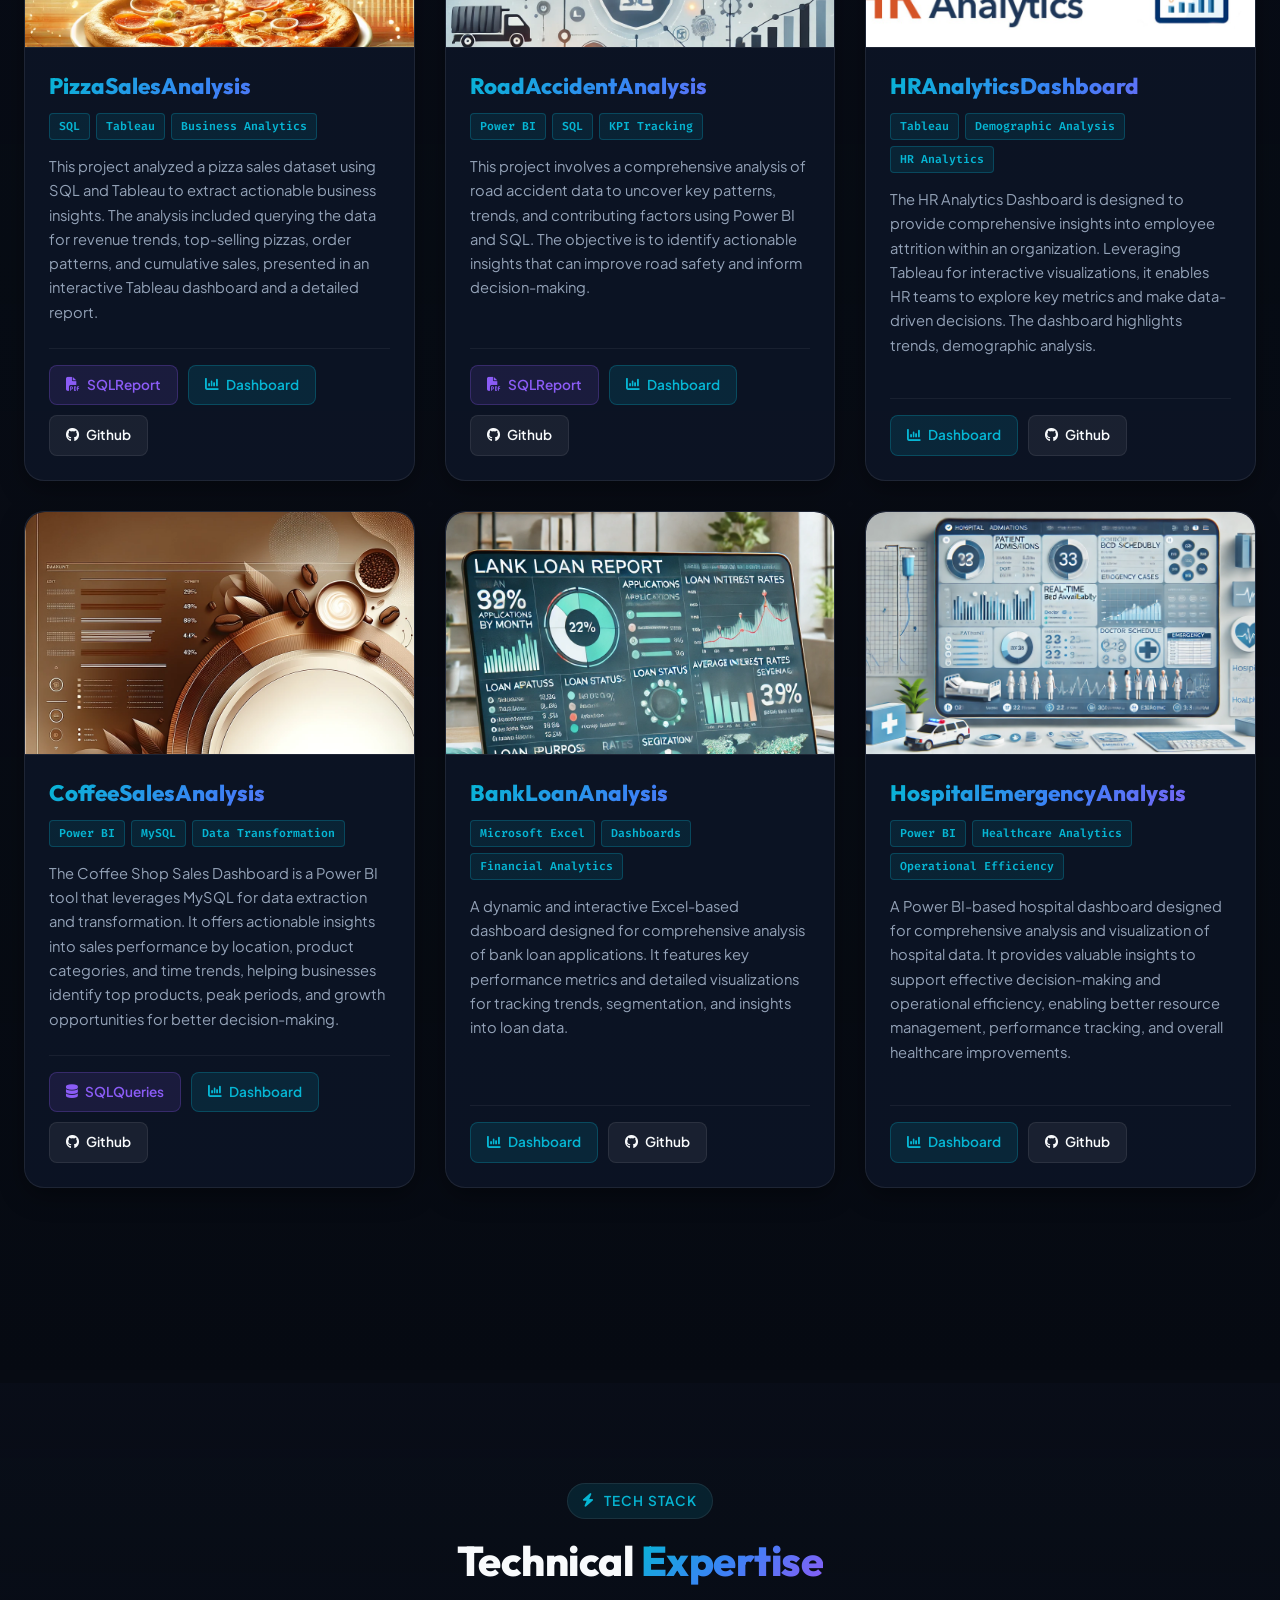
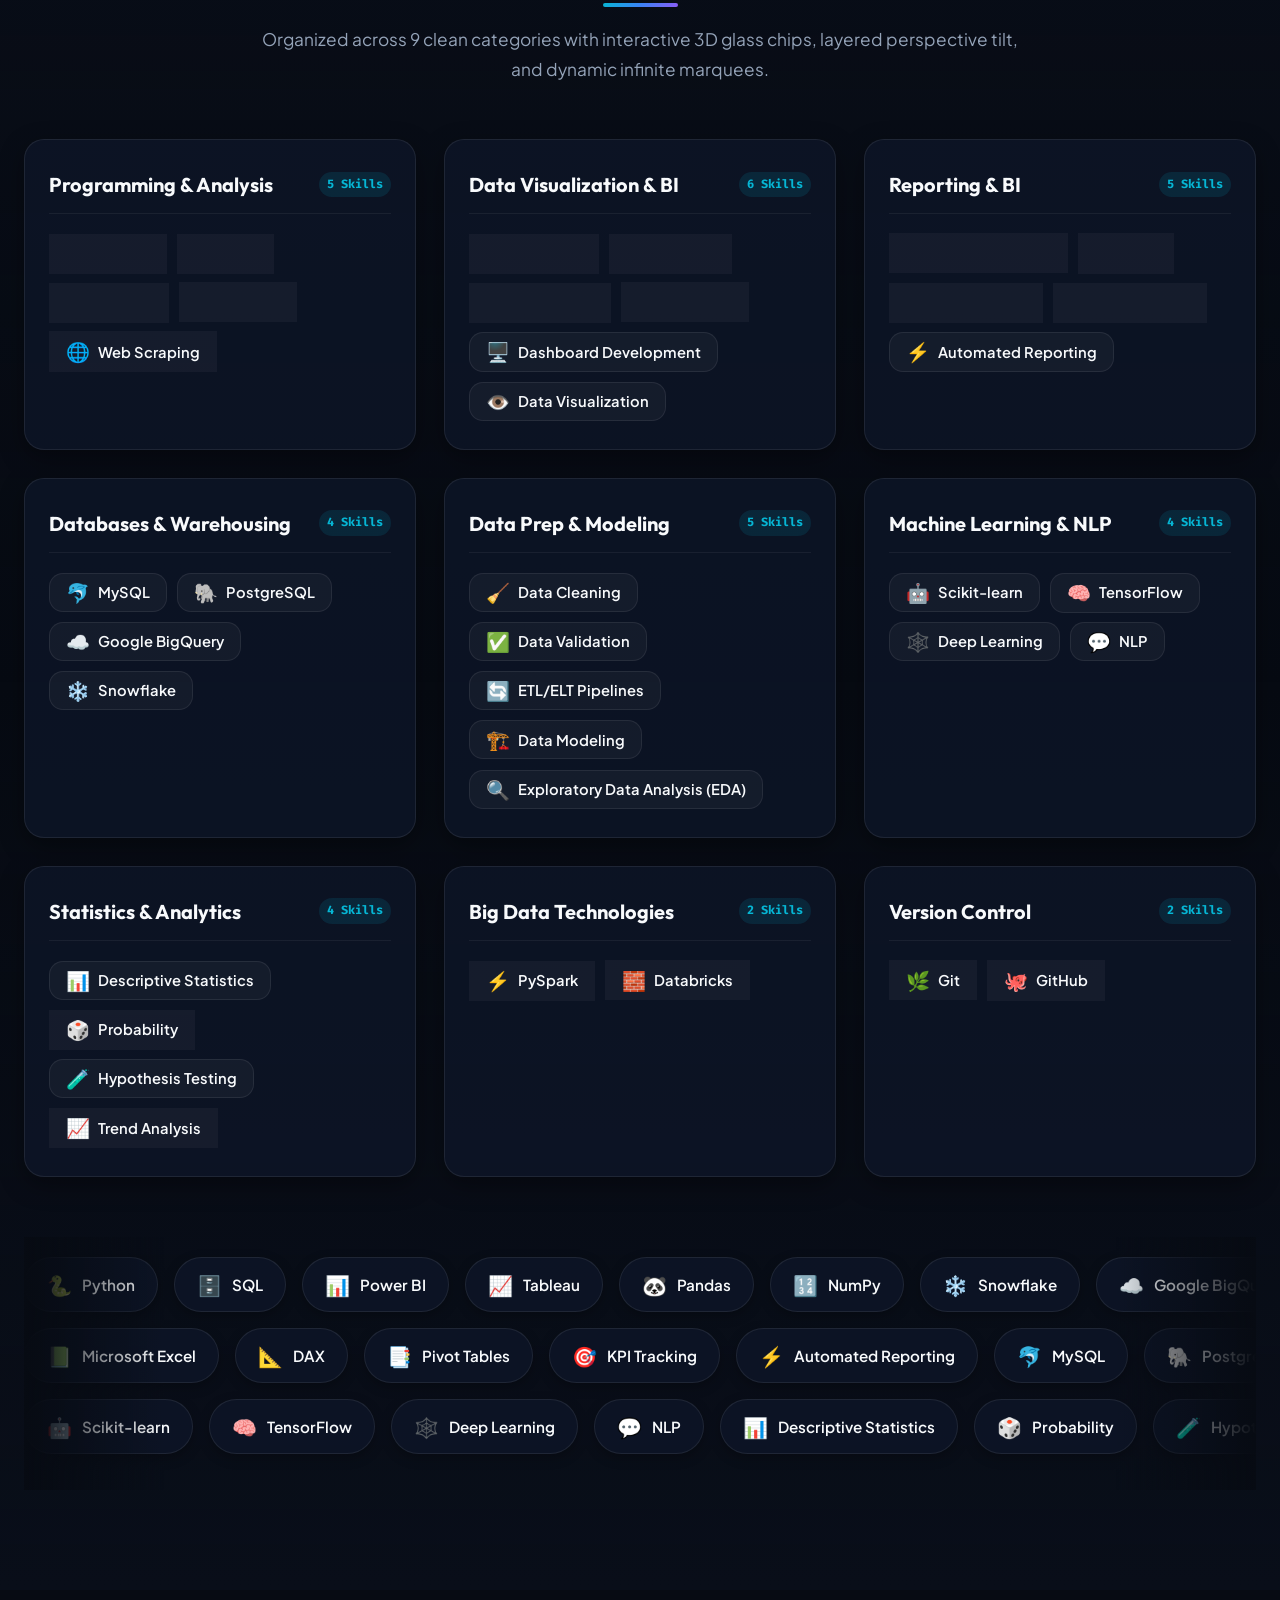
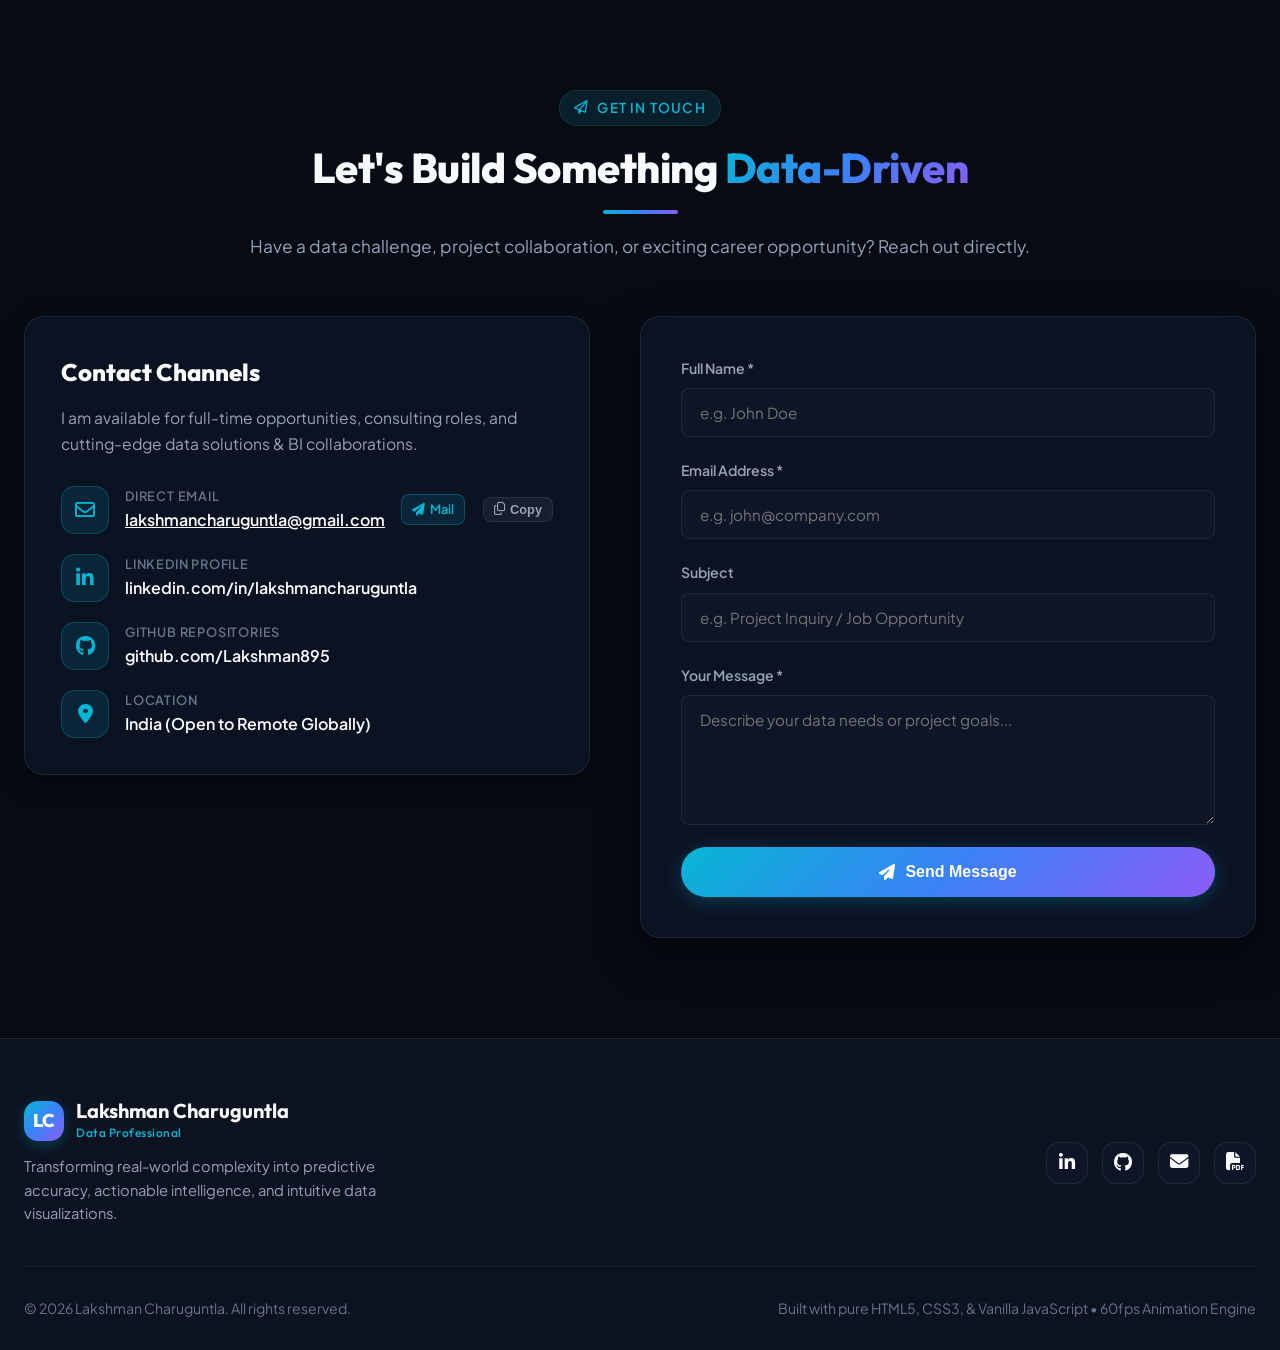
==== commit 9b4e20fd: "Update index.html" ====
--- a/portfolio-data-science/index.html
+++ b/portfolio-data-science/index.html
@@ -129,7 +129,7 @@
               <a href="#projects" class="btn btn-primary">
                 <i class="fa-solid fa-diagram-project"></i> Explore Projects
               </a>
-              <a href="https://drive.google.com/file/d/11Fgk1wOIY0JC2qnuW55xgQcWFTq08tTD/view?usp=sharing" target="_blank" rel="noopener noreferrer" class="btn btn-secondary">
+              <a href="https://drive.google.com/file/d/1QR4CYDP5pVks2AJHXNWwbW_0ttbY6Hak/view?usp=sharing" target="_blank" rel="noopener noreferrer" class="btn btn-secondary">
                 <i class="fa-solid fa-file-pdf"></i> Download Resume
               </a>
               <a href="#contact" class="btn btn-outline">
@@ -1229,7 +1229,7 @@
           <a href="mailto:lakshmancharuguntla@gmail.com" class="social-icon-btn" aria-label="Email">
             <i class="fa-solid fa-envelope"></i>
           </a>
-          <a href="https://drive.google.com/file/d/11Fgk1wOIY0JC2qnuW55xgQcWFTq08tTD/view?usp=sharing" target="_blank" rel="noopener noreferrer" class="social-icon-btn" aria-label="Resume">
+          <a href="https://drive.google.com/file/d/1QR4CYDP5pVks2AJHXNWwbW_0ttbY6Hak/view?usp=sharing" target="_blank" rel="noopener noreferrer" class="social-icon-btn" aria-label="Resume">
             <i class="fa-solid fa-file-pdf"></i>
           </a>
         </div>
